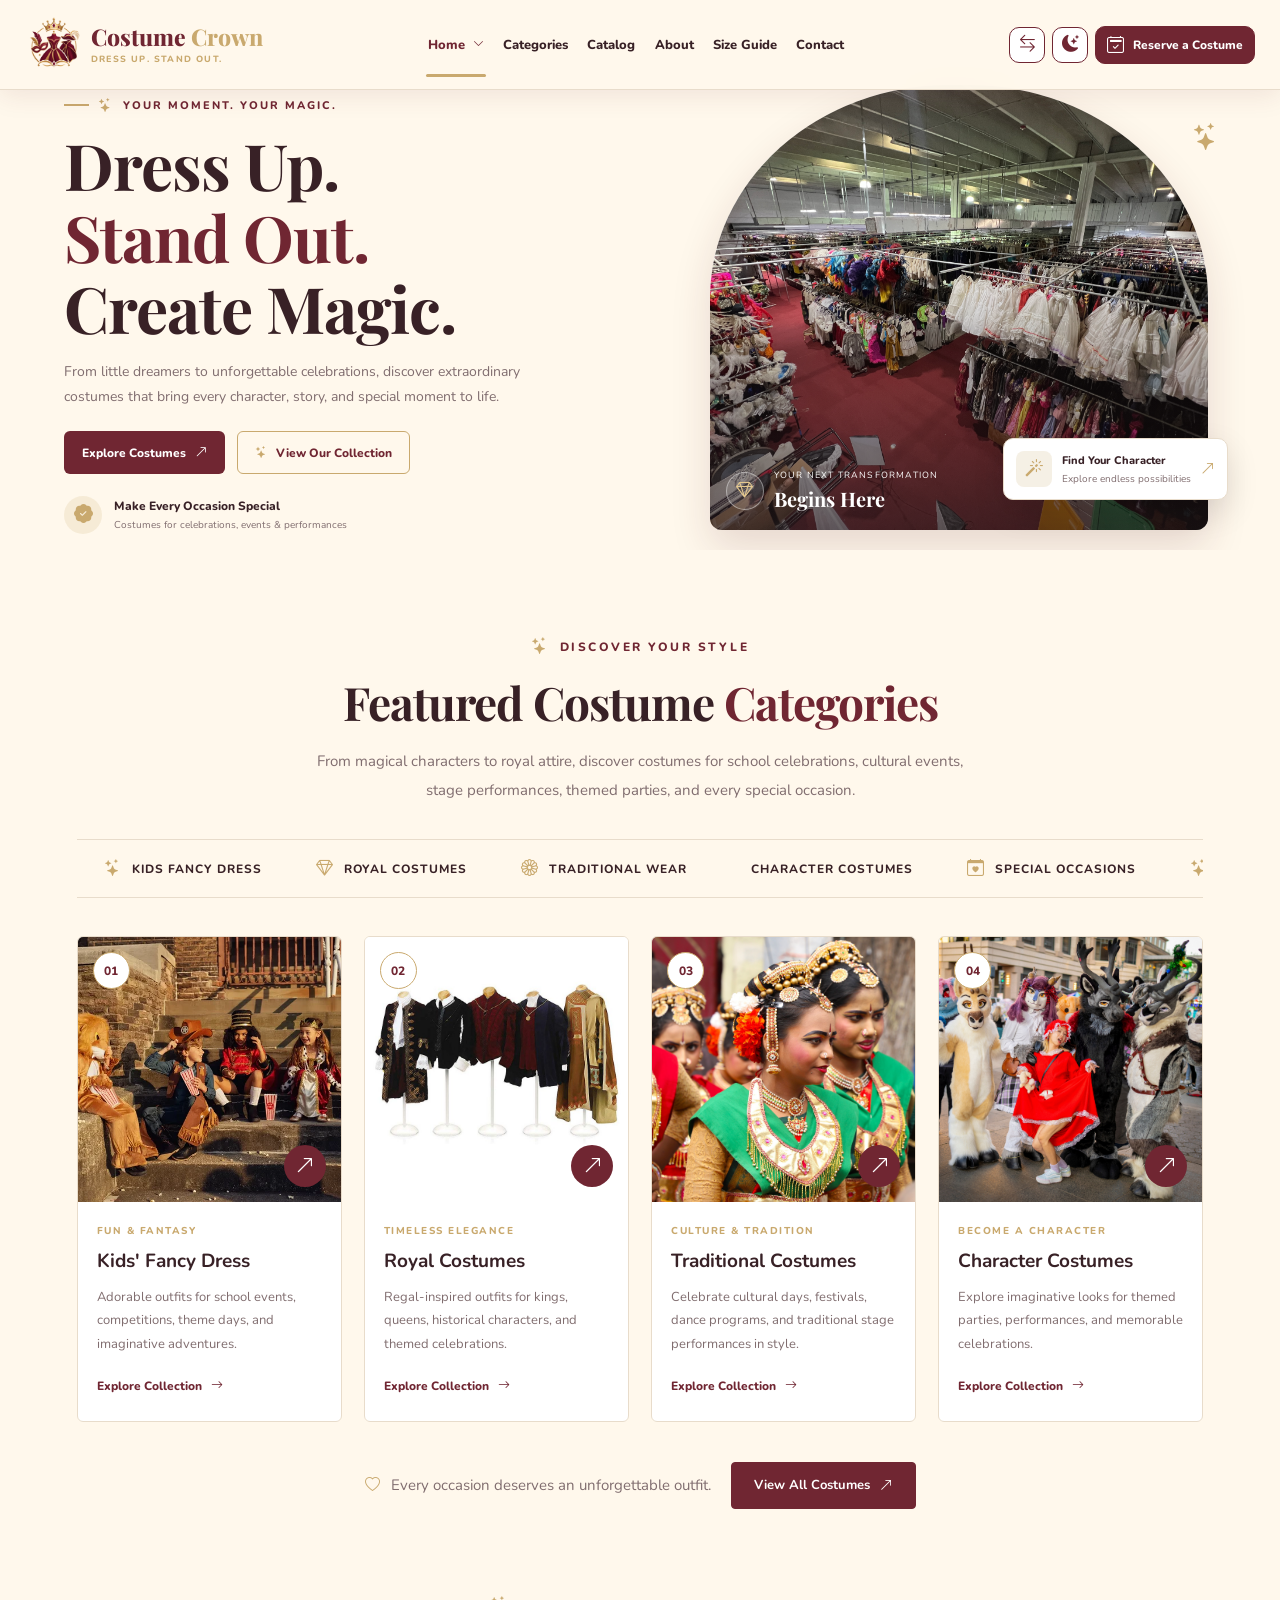
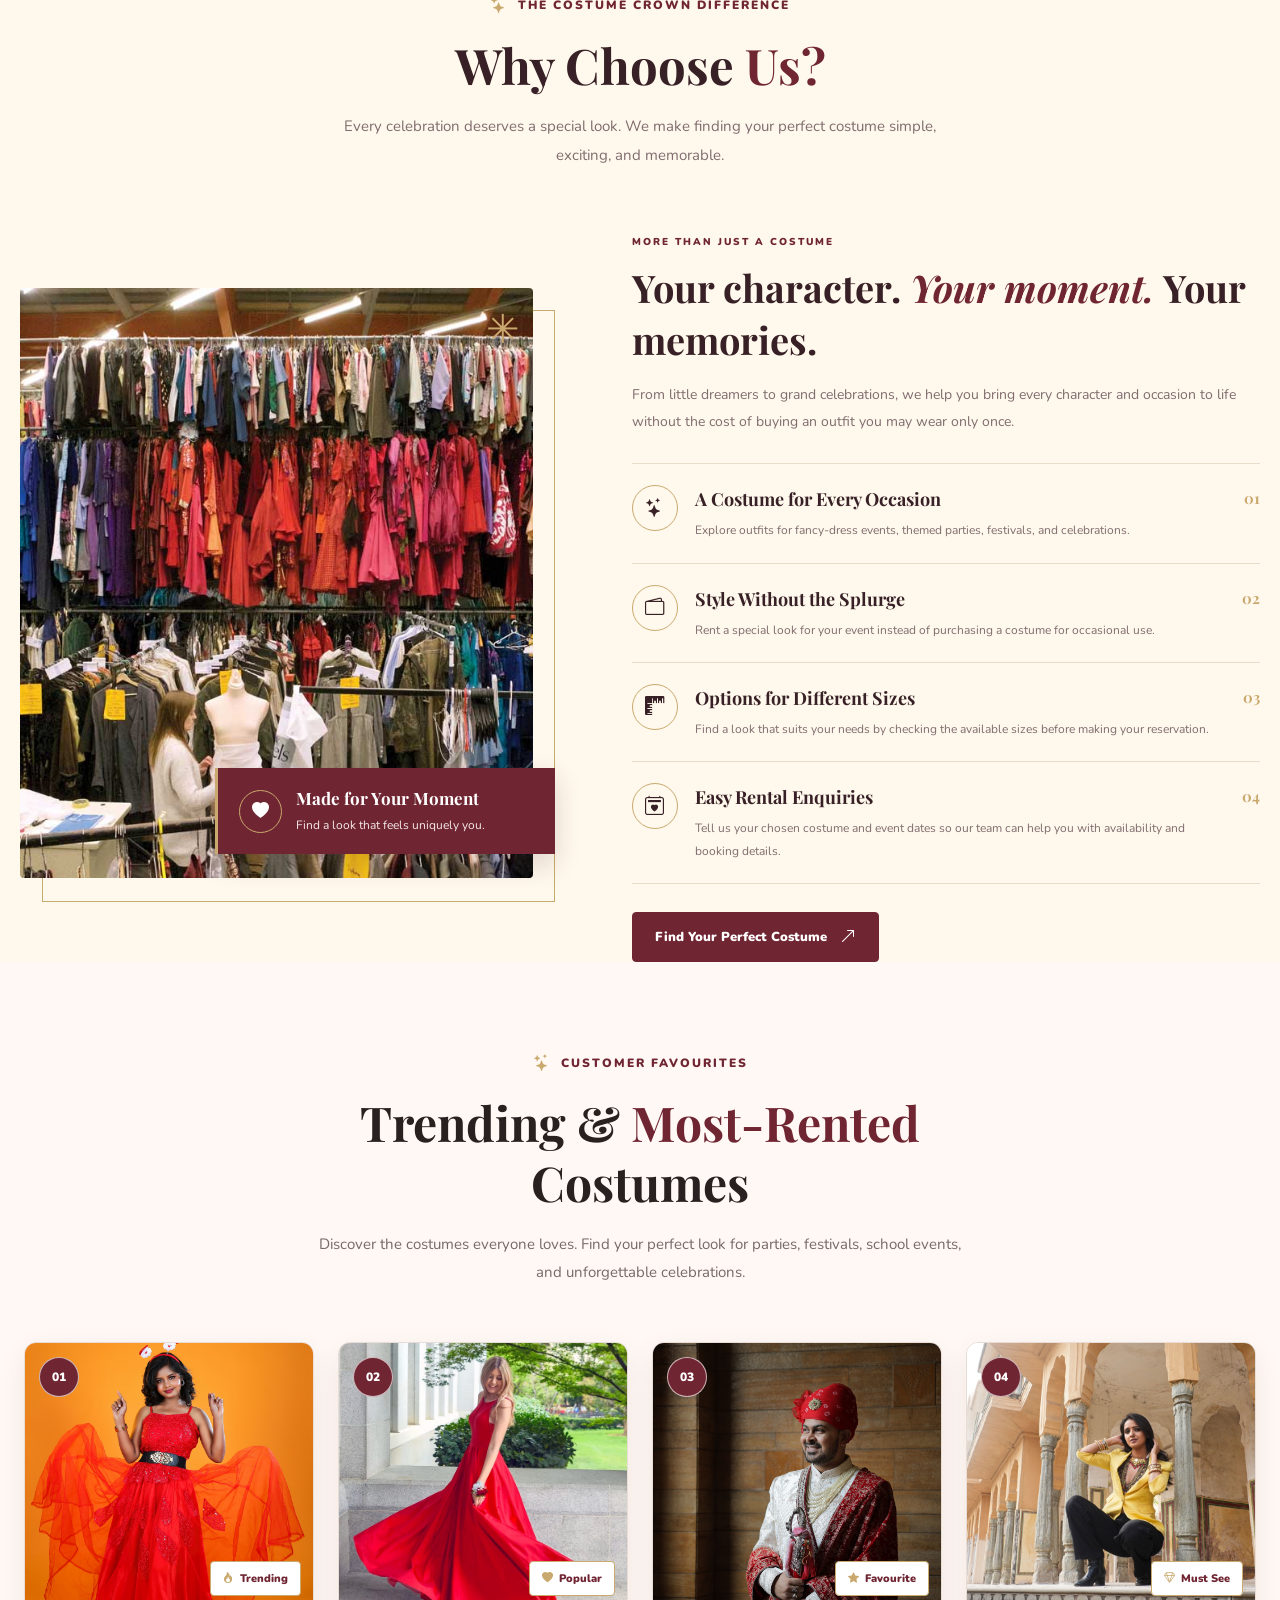
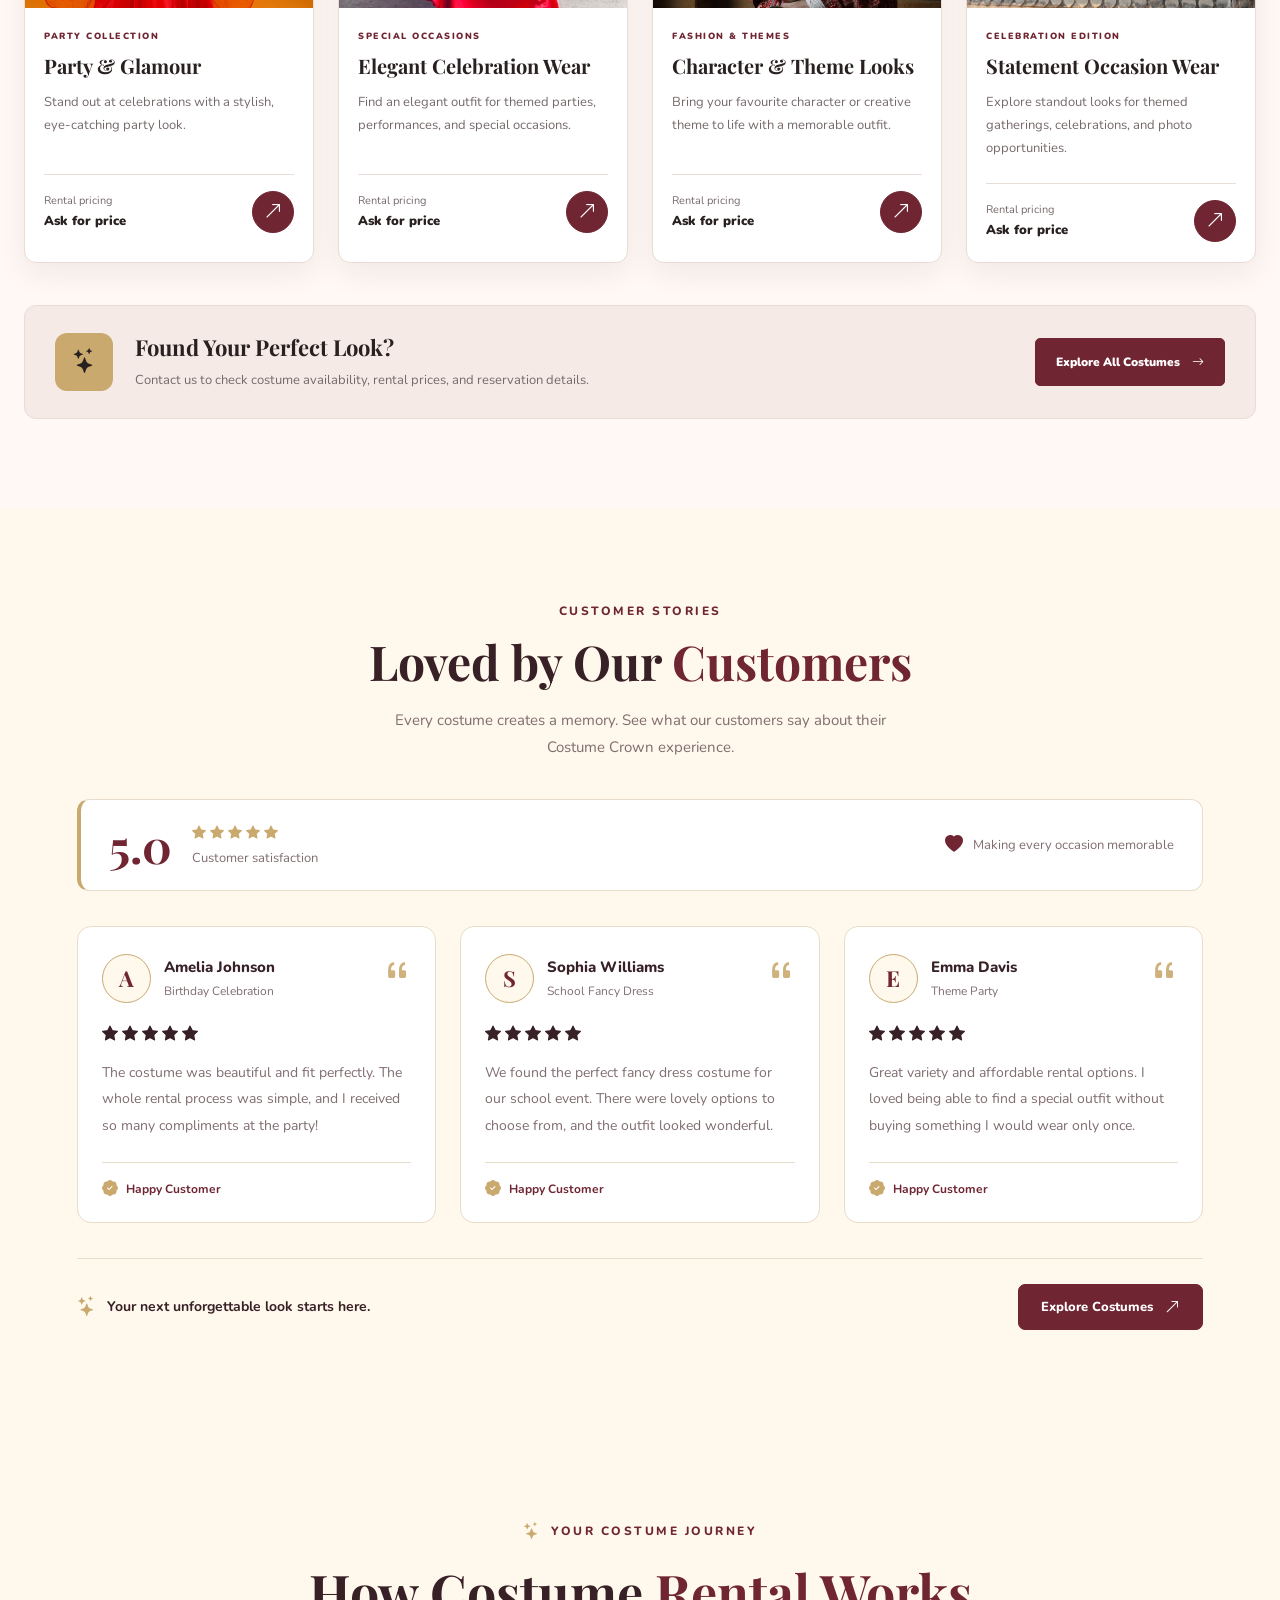
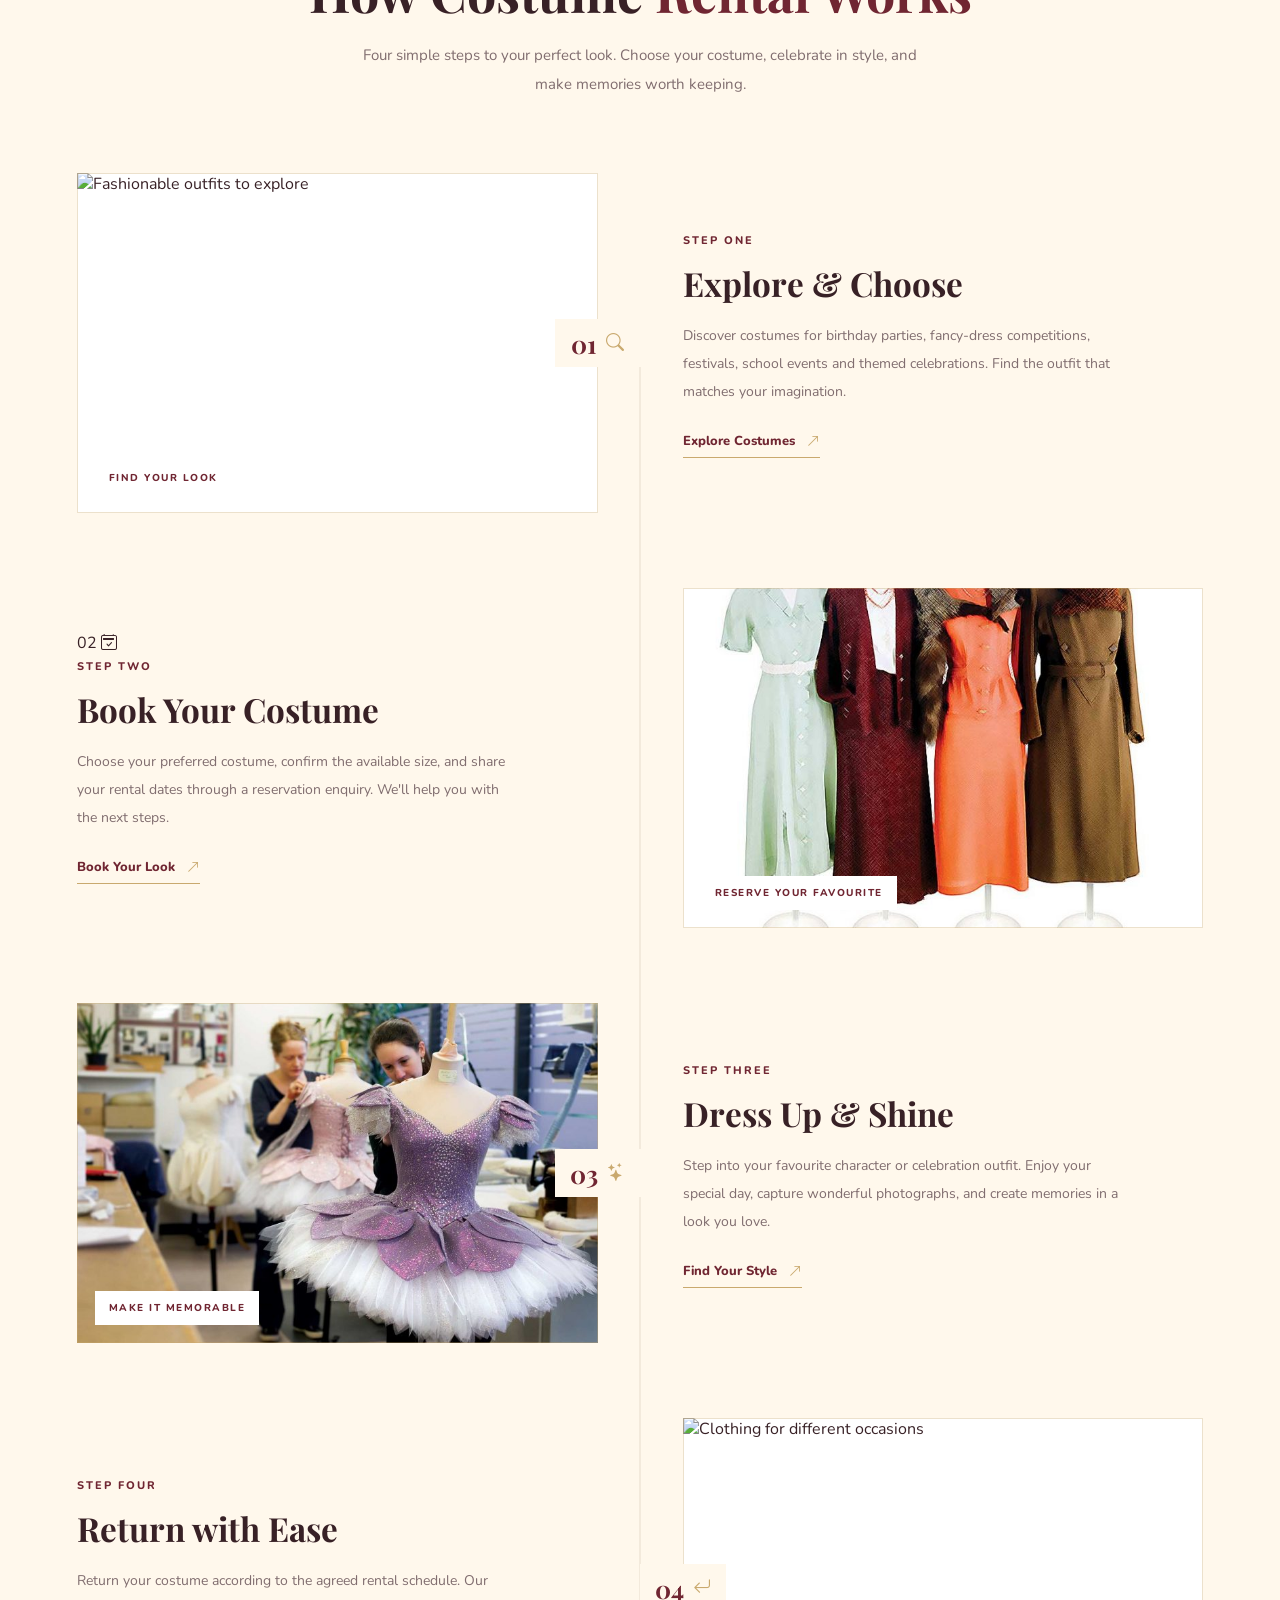
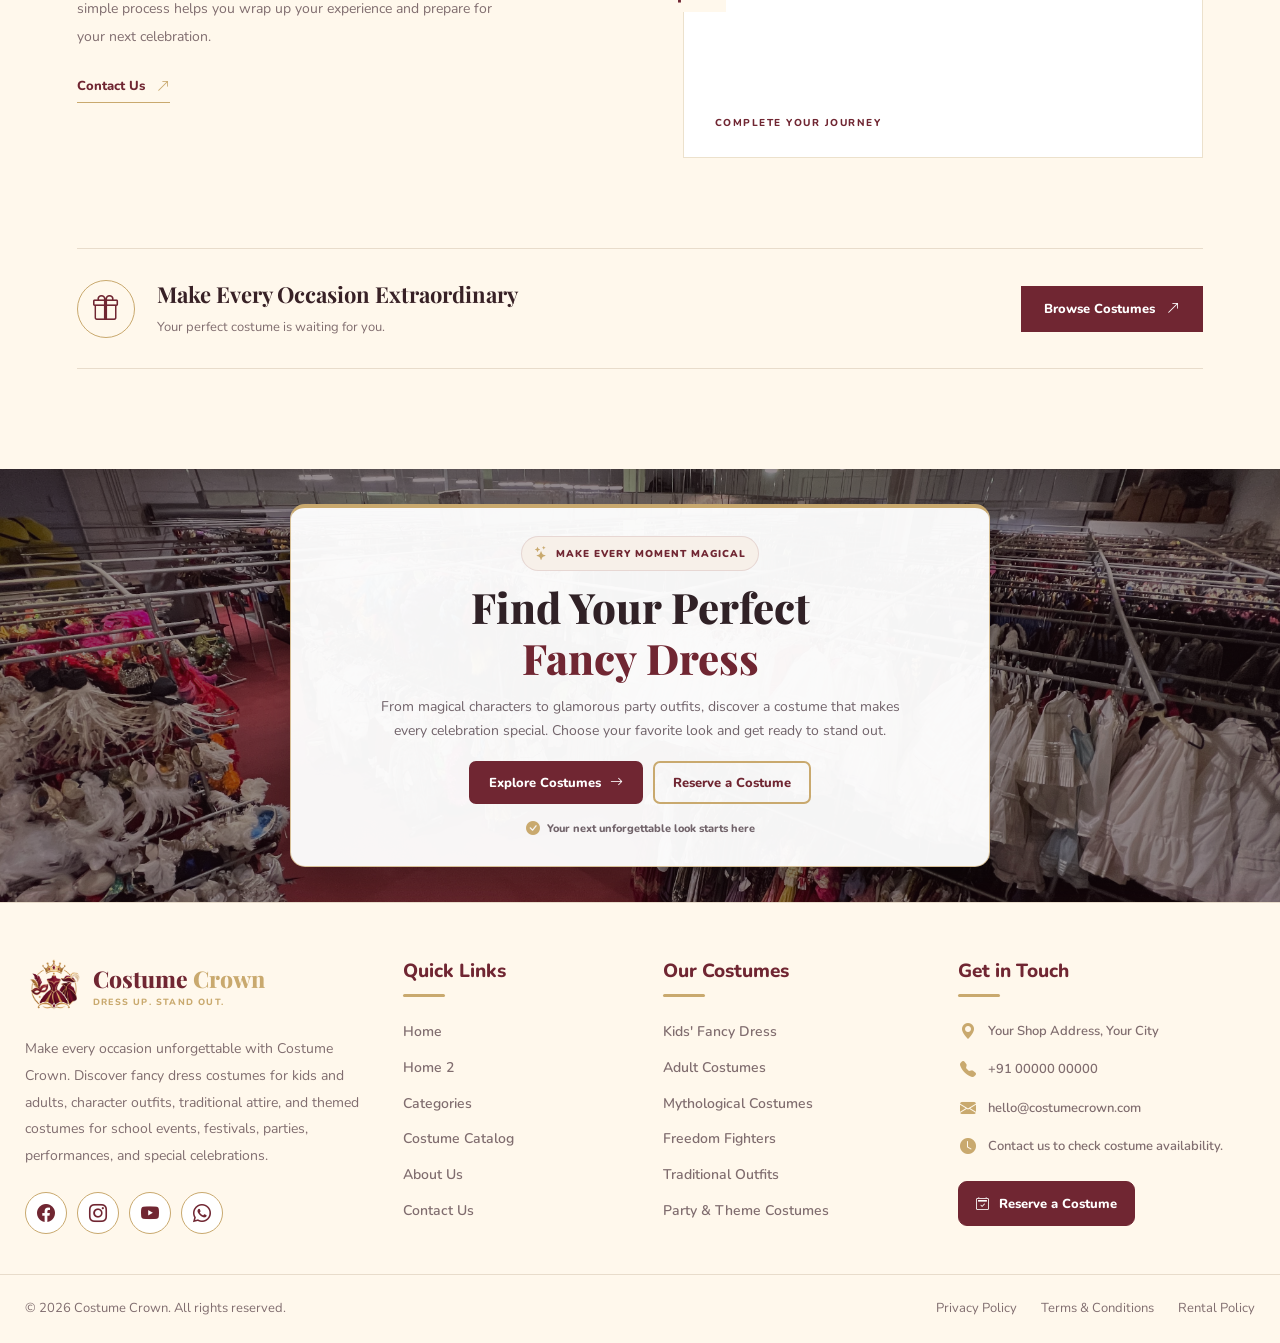
==== index.html @ a8d063b6 "first commit" ====
<!DOCTYPE html>
<html lang="en" dir="ltr">

<head>
    <meta charset="UTF-8">
    <meta name="viewport" content="width=device-width, initial-scale=1.0">
    <title>Costume Crown</title>
     <link rel="icon" type="image/png" href="images/logo-1.png">
  
    <link rel="stylesheet"
          href="https://cdn.jsdelivr.net/npm/bootstrap-icons@1.11.3/font/bootstrap-icons.min.css">

  
    <link rel="preconnect" href="https://fonts.googleapis.com">
    <link rel="preconnect" href="https://fonts.gstatic.com" crossorigin>
    <link href="https://fonts.googleapis.com/css2?family=Nunito:wght@400;500;600;700;800&family=Playfair+Display:wght@700;800&display=swap"
          rel="stylesheet">

    <link rel="stylesheet" href="index.css">
</head>

<body>

<header class="main-header">
    <div class="header-container">

      
        <a href="index.html" class="brand" aria-label="Costume Crown home">
            <div class="brand-logo">
                <img src="images/logo-1.png" alt="Costume Crown logo">
            </div>

            <div class="brand-content">
                <div class="brand-name">Costume <span>Crown</span></div>
                <div class="brand-tagline">DRESS UP. STAND OUT.</div>
            </div>
        </a>

    
        <nav class="nav-menu" id="navMenu" aria-label="Main navigation">

            
            <div class="nav-dropdown" id="navDropdown">
                <button type="button"
                        class="nav-dropdown-toggle"
                        id="dropdownToggle"
                        aria-expanded="false"
                        aria-controls="homeDropdownMenu">
                    <span>Home</span>
                    <i class="bi bi-chevron-down" aria-hidden="true"></i>
                </button>

                <div class="dropdown-menu" id="homeDropdownMenu">
                    <a href="index.html" class="dropdown-link">Home 1</a>
                    <a href="home-2.html" class="dropdown-link">Home 2</a>
                </div>
            </div>

            <a href="categories.html" class="nav-link">Categories</a>
            <a href="catalog.html" class="nav-link">Catalog</a>
            <a href="about.html" class="nav-link">About</a>
            <a href="size-guide.html" class="nav-link">Size Guide</a>
            <a href="contact.html" class="nav-link">Contact</a>

          
            <a href="contact.html" class="header-cta mobile-cta">
                <i class="bi bi-calendar2-check" aria-hidden="true"></i>
                <span>Reserve a Costume</span>
            </a>

        </nav>

        
        <div class="header-actions">

          

          
            <button type="button"
                    class="header-icon-btn"
                    id="rtlToggle"
                    aria-label="Toggle text direction"
                    title="RTL / LTR">
                <i class="bi bi-arrow-left-right" aria-hidden="true"></i>
            </button>

          
            <button type="button"
                    class="header-icon-btn"
                    id="themeToggle"
                    aria-label="Toggle dark mode"
                    title="Dark / Light mode">
                <i class="bi bi-moon-stars-fill"
                   id="themeIcon"
                   aria-hidden="true"></i>
            </button>
             
            <a href="contact.html" class="header-cta desktop-cta">
                <i class="bi bi-calendar2-check" aria-hidden="true"></i>
                <span>Reserve a Costume</span>
            </a>

           
            <button type="button"
                    class="menu-toggle"
                    id="menuToggle"
                    aria-label="Open navigation menu"
                    aria-controls="navMenu"
                    aria-expanded="false">
                <i class="bi bi-list" id="menuIcon" aria-hidden="true"></i>
            </button>

        </div>
    </div>
</header>











<section class="cc-hero" id="hero">
    <div class="cc-hero-container">

       
        <div class="cc-hero-content">

            <div class="cc-hero-eyebrow">
                <span class="cc-eyebrow-line"></span>
                <i class="bi bi-stars" aria-hidden="true"></i>
                <span>YOUR MOMENT. YOUR MAGIC.</span>
            </div>

            <h1 class="cc-hero-title">
                Dress Up.
                <br>
                <span>Stand Out.</span>
                <br>
                Create Magic.
            </h1>

            <p class="cc-hero-description">
                From little dreamers to unforgettable celebrations,
                discover extraordinary costumes that bring every
                character, story, and special moment to life.
            </p>

            <div class="cc-hero-buttons">
                <a href="categories.html" class="cc-btn cc-btn-primary">
                    <span>Explore Costumes</span>
                    <i class="bi bi-arrow-up-right" aria-hidden="true"></i>
                </a>

                <a href="catalog.html" class="cc-btn cc-btn-outline">
                    <i class="bi bi-stars" aria-hidden="true"></i>
                    <span>View Our Collection</span>
                </a>
            </div>

            <div class="cc-hero-trust">
                <div class="cc-trust-icon">
                    <i class="bi bi-patch-check-fill" aria-hidden="true"></i>
                </div>

                <div>
                    <strong>Make Every Occasion Special</strong>
                    <span>Costumes for celebrations, events &amp; performances</span>
                </div>
            </div>

        </div>

    
        <div class="cc-hero-visual">

            <div class="cc-hero-image-frame">
                <img
                    src="images/costume image-1.jpeg"
                    alt="Beautiful fancy dress costumes for celebrations and special occasions"
                    class="cc-hero-image"
                    fetchpriority="high"
                >

                <div class="cc-image-overlay"></div>

                <div class="cc-image-caption">
                    <span class="cc-caption-icon">
                        <i class="bi bi-gem" aria-hidden="true"></i>
                    </span>

                    <div>
                        <span class="cc-caption-small">YOUR NEXT TRANSFORMATION</span>
                        <strong>Begins Here</strong>
                    </div>
                </div>
            </div>

          
            <div class="cc-floating-star cc-star-one">
                <i class="bi bi-stars" aria-hidden="true"></i>
            </div>

            <div class="cc-floating-star cc-star-two">
                <i class="bi bi-sparkle" aria-hidden="true"></i>
            </div>

           
            <a href="categories.html" class="cc-floating-card">
                <span class="cc-floating-card-icon">
                    <i class="bi bi-magic" aria-hidden="true"></i>
                </span>

                <span class="cc-floating-card-text">
                    <strong>Find Your Character</strong>
                    <small>Explore endless possibilities</small>
                </span>

                <i class="bi bi-arrow-up-right cc-floating-arrow"
                   aria-hidden="true"></i>
            </a>

        </div>

    </div>


</section>











<section class="featured-categories" id="categories">

    <div class="categories-container">

     
        <div class="categories-heading">
            <span class="categories-eyebrow">
                <i class="bi bi-stars"></i>
                DISCOVER YOUR STYLE
            </span>

            <h2>
                Featured Costume
                <span>Categories</span>
            </h2>

            <p>
                From magical characters to royal attire, discover costumes
                for school celebrations, cultural events, stage performances,
                themed parties, and every special occasion.
            </p>
        </div>

       
        <div class="costume-marquee" aria-label="Costume rental services">
            <div class="marquee-track">

                <div class="marquee-group">
                    <span><i class="bi bi-stars"></i> Kids Fancy Dress</span>
                    <span><i class="bi bi-gem"></i> Royal Costumes</span>
                    <span><i class="bi bi-flower1"></i> Traditional Wear</span>
                    <span><i class="bi bi-masks"></i> Character Costumes</span>
                    <span><i class="bi bi-calendar-heart"></i> Special Occasions</span>
                    <span><i class="bi bi-stars"></i> Affordable Rentals</span>
                </div>

                <div class="marquee-group" aria-hidden="true">
                    <span><i class="bi bi-stars"></i> Kids Fancy Dress</span>
                    <span><i class="bi bi-gem"></i> Royal Costumes</span>
                    <span><i class="bi bi-flower1"></i> Traditional Wear</span>
                    <span><i class="bi bi-masks"></i> Character Costumes</span>
                    <span><i class="bi bi-calendar-heart"></i> Special Occasions</span>
                    <span><i class="bi bi-stars"></i> Affordable Rentals</span>
                </div>

            </div>
        </div>

       
        <div class="categories-grid">

            <a href="costumes.html" class="category-card">
                <div class="category-image">
                    <img
                        src="images/children costumes.webp"
                        alt="Children's fancy dress costumes"
                        loading="lazy">

                    <span class="category-number">01</span>
                    <span class="category-arrow">
                        <i class="bi bi-arrow-up-right"></i>
                    </span>
                </div>

                <div class="category-info">
                    <span class="category-label">FUN & FANTASY</span>
                    <h3>Kids' Fancy Dress</h3>
                    <p>
                        Adorable outfits for school events, competitions,
                        theme days, and imaginative adventures.
                    </p>
                    <span class="category-link">
                        Explore Collection <i class="bi bi-arrow-right"></i>
                    </span>
                </div>
            </a>

            <a href="costumes.html" class="category-card">
                <div class="category-image">
                    <img
                        src="images/royal costumes home-1.jpg"
                        alt="Royal and historical costume inspiration"
                        loading="lazy">

                    <span class="category-number">02</span>
                    <span class="category-arrow">
                        <i class="bi bi-arrow-up-right"></i>
                    </span>
                </div>

                <div class="category-info">
                    <span class="category-label">TIMELESS ELEGANCE</span>
                    <h3>Royal Costumes</h3>
                    <p>
                        Regal-inspired outfits for kings, queens,
                        historical characters, and themed celebrations.
                    </p>
                    <span class="category-link">
                        Explore Collection <i class="bi bi-arrow-right"></i>
                    </span>
                </div>
            </a>

            <a href="costumes.html" class="category-card">
                <div class="category-image">
                    <img
                        src="images/raditiona.jpg"
                        alt="Traditional Indian festive clothing"
                        loading="lazy">

                    <span class="category-number">03</span>
                    <span class="category-arrow">
                        <i class="bi bi-arrow-up-right"></i>
                    </span>
                </div>

                <div class="category-info">
                    <span class="category-label">CULTURE & TRADITION</span>
                    <h3>Traditional Costumes</h3>
                    <p>
                        Celebrate cultural days, festivals, dance programs,
                        and traditional stage performances in style.
                    </p>
                    <span class="category-link">
                        Explore Collection <i class="bi bi-arrow-right"></i>
                    </span>
                </div>
            </a>

            <a href="costumes.html" class="category-card">
                <div class="category-image">
                    <img
                        src="images/character.jpg"
                        alt="Themed event and character costume inspiration"
                        loading="lazy">

                    <span class="category-number">04</span>
                    <span class="category-arrow">
                        <i class="bi bi-arrow-up-right"></i>
                    </span>
                </div>

                <div class="category-info">
                    <span class="category-label">BECOME A CHARACTER</span>
                    <h3>Character Costumes</h3>
                    <p>
                        Explore imaginative looks for themed parties,
                        performances, and memorable celebrations.
                    </p>
                    <span class="category-link">
                        Explore Collection <i class="bi bi-arrow-right"></i>
                    </span>
                </div>
            </a>

        </div>

      
        <div class="categories-bottom">
            <p>
                <i class="bi bi-heart"></i>
                Every occasion deserves an unforgettable outfit.
            </p>

            <a href="costumes.html" class="categories-button">
                View All Costumes
                <i class="bi bi-arrow-up-right"></i>
            </a>
        </div>

    </div>
</section>

<link rel="stylesheet"
href="https://cdn.jsdelivr.net/npm/bootstrap-icons@1.11.3/font/bootstrap-icons.min.css">












<section class="why-choose" id="why-choose-us">

    <div class="why-container">

       
        <div class="why-heading">
            <span class="why-eyebrow">
                <i class="bi bi-stars"></i>
                THE COSTUME CROWN DIFFERENCE
            </span>

            <h2>
                Why Choose <span>Us?</span>
            </h2>

            <p>
                Every celebration deserves a special look.
                We make finding your perfect costume simple,
                exciting, and memorable.
            </p>
        </div>

     
        <div class="why-layout">

           
            <div class="why-visual">

                <img
                    src="images/costume collections.jpg"
                    alt="Beautiful outfits for parties and special occasions"
                    loading="lazy">

                <div class="why-image-caption">
                    <span class="caption-icon">
                        <i class="bi bi-heart-fill"></i>
                    </span>

                    <div>
                        <strong>Made for Your Moment</strong>
                        <p>Find a look that feels uniquely you.</p>
                    </div>
                </div>

                <span class="why-decorative-star">
                    ✳
                </span>

            </div>

         
            <div class="why-content">

                <div class="why-intro">
                    <span class="why-small-label">MORE THAN JUST A COSTUME</span>

                    <h3>
                        Your character.
                        <span>Your moment.</span>
                        Your memories.
                    </h3>

                    <p>
                        From little dreamers to grand celebrations,
                        we help you bring every character and occasion
                        to life without the cost of buying an outfit
                        you may wear only once.
                    </p>
                </div>

                <div class="why-benefits">

                  
                    <div class="why-benefit">
                        <span class="benefit-icon">
                            <i class="bi bi-stars"></i>
                        </span>

                        <div class="benefit-text">
                            <h4>A Costume for Every Occasion</h4>
                            <p>
                                Explore outfits for fancy-dress events,
                                themed parties, festivals, and celebrations.
                            </p>
                        </div>

                        <span class="benefit-number">01</span>
                    </div>

                  
                    <div class="why-benefit">
                        <span class="benefit-icon">
                            <i class="bi bi-wallet2"></i>
                        </span>

                        <div class="benefit-text">
                            <h4>Style Without the Splurge</h4>
                            <p>
                                Rent a special look for your event
                                instead of purchasing a costume for
                                occasional use.
                            </p>
                        </div>

                        <span class="benefit-number">02</span>
                    </div>

                 
                    <div class="why-benefit">
                        <span class="benefit-icon">
                            <i class="bi bi-rulers"></i>
                        </span>

                        <div class="benefit-text">
                            <h4>Options for Different Sizes</h4>
                            <p>
                                Find a look that suits your needs
                                by checking the available sizes
                                before making your reservation.
                            </p>
                        </div>

                        <span class="benefit-number">03</span>
                    </div>

                   
                    <div class="why-benefit">
                        <span class="benefit-icon">
                            <i class="bi bi-calendar2-heart"></i>
                        </span>

                        <div class="benefit-text">
                            <h4>Easy Rental Enquiries</h4>
                            <p>
                                Tell us your chosen costume and event
                                dates so our team can help you with
                                availability and booking details.
                            </p>
                        </div>

                        <span class="benefit-number">04</span>
                    </div>

                </div>

                <a href="costumes.html" class="why-button">
                    Find Your Perfect Costume
                    <i class="bi bi-arrow-up-right"></i>
                </a>

            </div>

        </div>

    </div>

</section>
























<section class="trending-costumes" id="trending-costumes">

    <div class="trending-container">

       
        <div class="trending-heading">

            <span class="trending-eyebrow">
                <i class="bi bi-stars"></i>
                CUSTOMER FAVOURITES
            </span>

            <h2>
                Trending &amp; <span>Most-Rented</span> Costumes
            </h2>

            <p>
                Discover the costumes everyone loves.
                Find your perfect look for parties, festivals,
                school events, and unforgettable celebrations.
            </p>

        </div>

       
        <div class="trending-grid">

           
            <article class="trending-item">

                <div class="trending-image">
                    <img
                        src="images/elegant party.jpg"
                        alt="Elegant party costume inspiration"
                        loading="lazy"
                    >

                    <span class="trending-rank">01</span>

                    <span class="trending-badge">
                        <i class="bi bi-fire"></i>
                        Trending
                    </span>
                </div>

                <div class="trending-content">

                    <span class="trending-category">
                        PARTY COLLECTION
                    </span>

                    <h3>Party &amp; Glamour</h3>

                    <p>
                        Stand out at celebrations with a stylish,
                        eye-catching party look.
                    </p>

                    <div class="trending-bottom">
                        <span class="trending-price-label">
                            Rental pricing
                            <strong>Ask for price</strong>
                        </span>

                        <a href="contact.html"
                           class="trending-action"
                           aria-label="Enquire about Party and Glamour costumes">
                            <i class="bi bi-arrow-up-right"></i>
                        </a>
                    </div>

                </div>

            </article>

            
            <article class="trending-item">

                <div class="trending-image">
                    <img
                        src="images/celebrate dress.avif"
                        alt="Elegant special occasion outfit"
                        loading="lazy"
                    >

                    <span class="trending-rank">02</span>

                    <span class="trending-badge">
                        <i class="bi bi-heart-fill"></i>
                        Popular
                    </span>
                </div>

                <div class="trending-content">

                    <span class="trending-category">
                        SPECIAL OCCASIONS
                    </span>

                    <h3>Elegant Celebration Wear</h3>

                    <p>
                        Find an elegant outfit for themed parties,
                        performances, and special occasions.
                    </p>

                    <div class="trending-bottom">
                        <span class="trending-price-label">
                            Rental pricing
                            <strong>Ask for price</strong>
                        </span>

                        <a href="contact.html"
                           class="trending-action"
                           aria-label="Enquire about Elegant Celebration Wear">
                            <i class="bi bi-arrow-up-right"></i>
                        </a>
                    </div>

                </div>

            </article>

          
            <article class="trending-item">

                <div class="trending-image">
                    <img
                        src="images/royal king.jpg"
                        alt="Fashion-forward costume inspiration"
                        loading="lazy"
                    >

                    <span class="trending-rank">03</span>

                    <span class="trending-badge">
                        <i class="bi bi-star-fill"></i>
                        Favourite
                    </span>
                </div>

                <div class="trending-content">

                    <span class="trending-category">
                        FASHION &amp; THEMES
                    </span>

                    <h3>Character &amp; Theme Looks</h3>

                    <p>
                        Bring your favourite character or creative
                        theme to life with a memorable outfit.
                    </p>

                    <div class="trending-bottom">
                        <span class="trending-price-label">
                            Rental pricing
                            <strong>Ask for price</strong>
                        </span>

                        <a href="contact.html"
                           class="trending-action"
                           aria-label="Enquire about Character and Theme costumes">
                            <i class="bi bi-arrow-up-right"></i>
                        </a>
                    </div>

                </div>

            </article>

          
            <article class="trending-item">

                <div class="trending-image">
                    <img
                        src="images/statementimage.jpg"
                        alt="Stylish dress for a special event"
                        loading="lazy"
                    >

                    <span class="trending-rank">04</span>

                    <span class="trending-badge">
                        <i class="bi bi-gem"></i>
                        Must See
                    </span>
                </div>

                <div class="trending-content">

                    <span class="trending-category">
                        CELEBRATION EDITION
                    </span>

                    <h3>Statement Occasion Wear</h3>

                    <p>
                        Explore standout looks for themed gatherings,
                        celebrations, and photo opportunities.
                    </p>

                    <div class="trending-bottom">
                        <span class="trending-price-label">
                            Rental pricing
                            <strong>Ask for price</strong>
                        </span>

                        <a href="contact.html"
                           class="trending-action"
                           aria-label="Enquire about Statement Occasion Wear">
                            <i class="bi bi-arrow-up-right"></i>
                        </a>
                    </div>

                </div>

            </article>

        </div>

      
        <div class="trending-footer">

            <div class="trending-footer-icon">
                <i class="bi bi-stars"></i>
            </div>

            <div class="trending-footer-copy">
                <h3>Found Your Perfect Look?</h3>
                <p>
                    Contact us to check costume availability,
                    rental prices, and reservation details.
                </p>
            </div>

            <a href="costumes.html" class="trending-main-btn">
                Explore All Costumes
                <i class="bi bi-arrow-right"></i>
            </a>

        </div>

    </div>

</section>











<section class="customer-reviews" id="reviews">

    <div class="reviews-container">

      
        <div class="reviews-heading">
            <span class="reviews-eyebrow">
                CUSTOMER STORIES
            </span>

            <h2>
                Loved by Our
                <span>Customers</span>
            </h2>

            <p>
                Every costume creates a memory.
                See what our customers say about their
                Costume Crown experience.
            </p>
        </div>

       
        <div class="reviews-summary">

            <div class="reviews-rating">
                <strong>5.0</strong>

                <div class="reviews-rating-details">
                    <div class="reviews-stars" aria-label="5 out of 5 stars">
                        <i class="bi bi-star-fill"></i>
                        <i class="bi bi-star-fill"></i>
                        <i class="bi bi-star-fill"></i>
                        <i class="bi bi-star-fill"></i>
                        <i class="bi bi-star-fill"></i>
                    </div>

                    <span>Customer satisfaction</span>
                </div>
            </div>

            <div class="reviews-summary-note">
                <i class="bi bi-heart-fill"></i>
                <span>Making every occasion memorable</span>
            </div>

        </div>

       
        <div class="reviews-list">

          
            <article class="review-item">

                <div class="review-top">
                    <div class="review-avatar avatar-one">
                        A
                    </div>

                    <div class="review-customer">
                        <h3>Amelia Johnson</h3>
                        <span>Birthday Celebration</span>
                    </div>

                    <i class="bi bi-quote review-quote"></i>
                </div>

                <div class="review-stars" aria-label="5 out of 5 stars">
                    <i class="bi bi-star-fill"></i>
                    <i class="bi bi-star-fill"></i>
                    <i class="bi bi-star-fill"></i>
                    <i class="bi bi-star-fill"></i>
                    <i class="bi bi-star-fill"></i>
                </div>

                <p class="review-text">
                    The costume was beautiful and fit perfectly.
                    The whole rental process was simple, and
                    I received so many compliments at the party!
                </p>

                <div class="review-footer">
                    <i class="bi bi-patch-check-fill"></i>
                    <span>Happy Customer</span>
                </div>

            </article>

           
            <article class="review-item">

                <div class="review-top">
                    <div class="review-avatar avatar-two">
                        S
                    </div>

                    <div class="review-customer">
                        <h3>Sophia Williams</h3>
                        <span>School Fancy Dress</span>
                    </div>

                    <i class="bi bi-quote review-quote"></i>
                </div>

                <div class="review-stars" aria-label="5 out of 5 stars">
                    <i class="bi bi-star-fill"></i>
                    <i class="bi bi-star-fill"></i>
                    <i class="bi bi-star-fill"></i>
                    <i class="bi bi-star-fill"></i>
                    <i class="bi bi-star-fill"></i>
                </div>

                <p class="review-text">
                    We found the perfect fancy dress costume
                    for our school event. There were lovely
                    options to choose from, and the outfit
                    looked wonderful.
                </p>

                <div class="review-footer">
                    <i class="bi bi-patch-check-fill"></i>
                    <span>Happy Customer</span>
                </div>

            </article>

            <!-- Review 3 -->
            <article class="review-item">

                <div class="review-top">
                    <div class="review-avatar avatar-three">
                        E
                    </div>

                    <div class="review-customer">
                        <h3>Emma Davis</h3>
                        <span>Theme Party</span>
                    </div>

                    <i class="bi bi-quote review-quote"></i>
                </div>

                <div class="review-stars" aria-label="5 out of 5 stars">
                    <i class="bi bi-star-fill"></i>
                    <i class="bi bi-star-fill"></i>
                    <i class="bi bi-star-fill"></i>
                    <i class="bi bi-star-fill"></i>
                    <i class="bi bi-star-fill"></i>
                </div>

                <p class="review-text">
                    Great variety and affordable rental options.
                    I loved being able to find a special outfit
                    without buying something I would wear only once.
                </p>

                <div class="review-footer">
                    <i class="bi bi-patch-check-fill"></i>
                    <span>Happy Customer</span>
                </div>

            </article>

        </div>

    
        <div class="reviews-bottom">
            <p>
                <i class="bi bi-stars"></i>
                Your next unforgettable look starts here.
            </p>

            <a href="costumes.html" class="reviews-button">
                Explore Costumes
                <i class="bi bi-arrow-up-right"></i>
            </a>
        </div>

    </div>

</section>




    







<section class="rental-process" id="how-it-works">

    <div class="rental-container">

      
        <div class="rental-heading">
            <span class="rental-eyebrow">
                <i class="bi bi-stars"></i>
                YOUR COSTUME JOURNEY
            </span>

            <h2>
                How Costume <span>Rental Works</span>
            </h2>

            <p>
                Four simple steps to your perfect look.
                Choose your costume, celebrate in style,
                and make memories worth keeping.
            </p>
        </div>

      
        <div class="rental-timeline">

           
            <article class="rental-step">

                <div class="rental-step-visual">
                    <img
                        src="https://images.unsplash.com/photo-1490481651871-ab68de25d43d?auto=format&fit=crop&w=1000&q=85"
                        alt="Fashionable outfits to explore"
                        loading="lazy">

                    <span class="rental-image-label">
                        FIND YOUR LOOK
                    </span>
                </div>

                <div class="rental-step-content">

                    <div class="rental-step-marker">
                        <span>01</span>
                        <i class="bi bi-search"></i>
                    </div>

                    <span class="rental-step-label">STEP ONE</span>

                    <h3>Explore & Choose</h3>

                    <p>
                        Discover costumes for birthday parties,
                        fancy-dress competitions, festivals,
                        school events and themed celebrations.
                        Find the outfit that matches your imagination.
                    </p>

                    <a href="costumes.html" class="rental-link">
                        Explore Costumes
                        <i class="bi bi-arrow-up-right"></i>
                    </a>

                </div>
            </article>

          
            <article class="rental-step">

                <div class="rental-step-visual">
                    <img
                        src="images/book costume.jpg"
                        alt="Preparing to reserve a costume"
                        loading="lazy">

                    <span class="rental-image-label">
                        RESERVE YOUR FAVOURITE
                    </span>
                </div>

                <div class="rental-step-content">

                    <div class=rental-step-marker"">
                        <span>02</span>
                        <i class="bi bi-calendar2-check"></i>
                    </div>

                    <span class="rental-step-label">STEP TWO</span>

                    <h3>Book Your Costume</h3>

                    <p>
                        Choose your preferred costume, confirm
                        the available size, and share your
                        rental dates through a reservation enquiry.
                        We'll help you with the next steps.
                    </p>

                    <a href="contact.html" class="rental-link">
                        Book Your Look
                        <i class="bi bi-arrow-up-right"></i>
                    </a>

                </div>
            </article>

           
            <article class="rental-step">

                <div class="rental-step-visual">
                    <img
                        src="images/dressup.jpg"
                        alt="Getting dressed for a special celebration"
                        loading="lazy">

                    <span class="rental-image-label">
                        MAKE IT MEMORABLE
                    </span>
                </div>

                <div class="rental-step-content">

                    <div class="rental-step-marker">
                        <span>03</span>
                        <i class="bi bi-stars"></i>
                    </div>

                    <span class="rental-step-label">STEP THREE</span>

                    <h3>Dress Up & Shine</h3>

                    <p>
                        Step into your favourite character or
                        celebration outfit. Enjoy your special
                        day, capture wonderful photographs, and
                        create memories in a look you love.
                    </p>

                    <a href="costumes.html" class="rental-link">
                        Find Your Style
                        <i class="bi bi-arrow-up-right"></i>
                    </a>

                </div>
            </article>

          
            <article class="rental-step">

                <div class="rental-step-visual">
                    <img
                        src="https://images.unsplash.com/photo-1483985988355-763728e1935b?auto=format&fit=crop&w=1000&q=85"
                        alt="Clothing for different occasions"
                        loading="lazy">

                    <span class="rental-image-label">
                        COMPLETE YOUR JOURNEY
                    </span>
                </div>

                <div class="rental-step-content">

                    <div class="rental-step-marker">
                        <span>04</span>
                        <i class="bi bi-arrow-return-left"></i>
                    </div>

                    <span class="rental-step-label">STEP FOUR</span>

                    <h3>Return with Ease</h3>

                    <p>
                        Return your costume according to the
                        agreed rental schedule. Our simple
                        process helps you wrap up your experience
                        and prepare for your next celebration.
                    </p>

                    <a href="contact.html" class="rental-link">
                        Contact Us
                        <i class="bi bi-arrow-up-right"></i>
                    </a>

                </div>
            </article>

        </div>

      
        <div class="rental-banner">

            <div class="rental-banner-icon">
                <i class="bi bi-gift"></i>
            </div>

            <div class="rental-banner-text">
                <h3>Make Every Occasion Extraordinary</h3>
                <p>Your perfect costume is waiting for you.</p>
            </div>

            <a href="costumes.html" class="rental-button">
                Browse Costumes
                <i class="bi bi-arrow-up-right"></i>
            </a>

        </div>

    </div>
</section>












<section class="cc-banner-cta" id="costume-cta">

    <div class="cc-cta-overlay"></div>

    <div class="cc-cta-card">

        <span class="cc-cta-eyebrow">
            <i class="bi bi-stars"></i>
            MAKE EVERY MOMENT MAGICAL
        </span>

        <h2>
            Find Your Perfect
            <span>Fancy Dress</span>
        </h2>

        <p>
            From magical characters to glamorous party outfits,
            discover a costume that makes every celebration special.
            Choose your favorite look and get ready to stand out.
        </p>

        <div class="cc-cta-actions">
            <a href="catalog.html" class="cc-cta-btn cc-cta-btn-primary">
                Explore Costumes
                <i class="bi bi-arrow-right"></i>
            </a>

            <a href="contact.html" class="cc-cta-btn cc-cta-btn-outline">
                Reserve a Costume
            </a>
        </div>

        <div class="cc-cta-caption">
            <i class="bi bi-check-circle-fill"></i>
            Your next unforgettable look starts here
        </div>

    </div>

</section>




    






<footer class="costume-footer" id="footer">

    <div class="footer-container">

        
        <div class="footer-brand">

            <a href="index.html"
               class="footer-brand-link"
               aria-label="Costume Crown home">

                <div class="footer-brand-logo">
                    <img src="images/logo-1.png"
                         alt="Costume Crown logo">
                </div>

                <div class="footer-brand-content">
                    <div class="footer-brand-name">
                        Costume <span>Crown</span>
                    </div>

                    <div class="footer-brand-tagline">
                        DRESS UP. STAND OUT.
                    </div>
                </div>

            </a>

            <p class="footer-description">
                Make every occasion unforgettable with Costume Crown.
                Discover fancy dress costumes for kids and adults,
                character outfits, traditional attire, and themed
                costumes for school events, festivals, parties,
                performances, and special celebrations.
            </p>

            <div class="footer-socials">
                <a href="#"
                   aria-label="Facebook">
                    <i class="bi bi-facebook"></i>
                </a>

                <a href="#"
                   aria-label="Instagram">
                    <i class="bi bi-instagram"></i>
                </a>

                <a href="#"
                   aria-label="YouTube">
                    <i class="bi bi-youtube"></i>
                </a>

                <a href="#"
                   aria-label="WhatsApp">
                    <i class="bi bi-whatsapp"></i>
                </a>
            </div>

        </div>


       
        <div class="footer-column">

            <h3>Quick Links</h3>

            <ul>
                <li><a href="index.html">Home</a></li>
                <li><a href="home-2.html">Home 2</a></li>
                <li><a href="categories.html">Categories</a></li>
                <li><a href="catalog.html">Costume Catalog</a></li>
                <li><a href="about.html">About Us</a></li>
                <li><a href="contact.html">Contact Us</a></li>
            </ul>

        </div>


       
        <div class="footer-column">

            <h3>Our Costumes</h3>

            <ul>
                <li><a href="categories.html">Kids' Fancy Dress</a></li>
                <li><a href="categories.html">Adult Costumes</a></li>
                <li><a href="categories.html">Mythological Costumes</a></li>
                <li><a href="categories.html">Freedom Fighters</a></li>
                <li><a href="categories.html">Traditional Outfits</a></li>
                <li><a href="categories.html">Party & Theme Costumes</a></li>
            </ul>

        </div>


     
        <div class="footer-column footer-contact">

            <h3>Get in Touch</h3>

            <p>
                <i class="bi bi-geo-alt-fill" aria-hidden="true"></i>
                <span>Your Shop Address, Your City</span>
            </p>

            <p>
                <i class="bi bi-telephone-fill" aria-hidden="true"></i>
                <a href="tel:+910000000000">+91 00000 00000</a>
            </p>

            <p>
                <i class="bi bi-envelope-fill" aria-hidden="true"></i>
                <a href="mailto:hello@costumecrown.com">
                    hello@costumecrown.com
                </a>
            </p>

            <p>
                <i class="bi bi-clock-fill" aria-hidden="true"></i>
                <span>Contact us to check costume availability.</span>
            </p>

            <a href="contact.html" class="footer-cta">
                <i class="bi bi-calendar2-check" aria-hidden="true"></i>
                <span>Reserve a Costume</span>
            </a>

        </div>

    </div>


   
    <div class="footer-bottom">

        <p class="footer-copyright">
            &copy; <span id="footerYear"></span>
            Costume Crown. All rights reserved.
        </p>

        <div class="footer-legal">
            <a href="#">Privacy Policy</a>
            <a href="#">Terms &amp; Conditions</a>
            <a href="#">Rental Policy</a>
        </div>

    </div>

</footer>


<script src="index.js"></script>
</body>
</html>
---- index.css ----
:root {
    --primary: #702632;
    --primary-dark: #541B25;
    --secondary: #C9A96E;

    --background: #FFF8EC;
    --surface: #FFFFFF;
    --text: #382126;
    --muted: #806D6F;
    --border: #E8DCCB;

    --header-bg: rgba(255, 248, 236, 0.97);
    --header-shadow: 0 5px 25px rgba(112, 38, 50, 0.10);

    --transition: 0.3s ease;
    --header-height: 90px;
}



html[data-theme="dark"] {
    --primary: #541B25 ;
    --primary-dark:  #541B25;
    --secondary: #C9A96E;

    --background: #211719;
    --surface: #302225;
    --text: #FFF5EB;
    --muted: #C8B5B4;
    --border: #4A3438;

    --header-bg: rgba(33, 23, 25, 0.97);
    --header-shadow: 0 5px 25px rgba(0, 0, 0, 0.30);
}


*,
*::before,
*::after {
    box-sizing: border-box;
}

html {
    width: 100%;
    max-width: 100%;
    scroll-behavior: smooth;
    overflow-x: clip;
}

body {
    width: 100%;
    max-width: 100%;
    margin: 0;
    padding-top: var(--header-height);
    overflow-x: clip;

    font-family: "Nunito", sans-serif;
    background: var(--background);
    color: var(--text);

    transition:
        background var(--transition),
        color var(--transition);
}

button,
input,
textarea,
select {
    font: inherit;
}

button,
a {
    -webkit-tap-highlight-color: transparent;
}

button {
    cursor: pointer;
}

a {
    color: inherit;
}

img,
svg {
    max-width: 100%;
}

img {
    display: block;
}


.main-header {
    position: fixed;
    top: 0;
    left: 0;
    right: 0;

    z-index: 9999;

    width: 100%;
    max-width: 100%;
    height: var(--header-height);

    background: var(--header-bg);
    border-bottom: 1px solid var(--border);
    box-shadow: var(--header-shadow);

    backdrop-filter: blur(14px);
    -webkit-backdrop-filter: blur(14px);

    transition:
        background var(--transition),
        border-color var(--transition);
}

.header-container {
    display: grid;
    grid-template-columns: auto minmax(0, 1fr) auto;
    align-items: center;

    gap: 22px;

    width: 100%;
    max-width: 1500px;
    min-width: 0;
    height: 100%;

    margin-inline: auto;
    padding-inline: 24px;
}


.brand {
    display: inline-flex;
    align-items: center;

    min-width: 0;
    max-width: 100%;

    color: var(--text);
    text-decoration: none;
}

.brand-logo {
    display: block;

    width: 58px;
    height: 58px;
    flex: 0 0 58px;

    margin-inline-end: 8px;
}

.brand-logo img {
    display: block;

    width: 100%;
    height: 100%;

    object-fit: contain;
}

.brand > div,
.brand-content {
    min-width: 0;
}

.brand-name {
    margin: 0;

    color: var(--primary);
    font-family: "Playfair Display", serif;
    font-size: 24px;
    font-weight: 800;
    line-height: 1.2;

    white-space: nowrap;
}

.brand-name span {
    color: var(--secondary);
}

.brand-tagline {
    margin: 4px 0 0;

    color: var(--secondary);
    font-size: 10px;
    font-weight: 800;
    letter-spacing: 1.3px;
    line-height: 1.3;

    white-space: nowrap;
}

.nav-menu {
    display: flex;
    align-items: center;
    justify-content: center;

    gap: clamp(12px, 1.5vw, 23px);

    min-width: 0;
    height: 100%;
}

.nav-link,
.nav-dropdown-toggle {
    position: relative;

    display: inline-flex;
    align-items: center;
    justify-content: center;

    gap: 8px;

    height: 100%;
    padding: 0 2px;
    border: 0;

    background: transparent;
    color: var(--text);

    font-size: 13px;
    font-weight: 800;
    text-decoration: none;
    white-space: nowrap;

    cursor: pointer;

    transition:
        color var(--transition),
        background var(--transition);
}

.nav-link::after,
.nav-dropdown-toggle::after {
    position: absolute;
    bottom: 12px;
    left: 0;

    width: 100%;
    height: 3px;

    border-radius: 5px;
    background: var(--secondary);

    content: "";

    transform: scaleX(0);
    transition: transform var(--transition);
}

.nav-link:hover,
.nav-link.active,
.nav-dropdown-toggle:hover,
.nav-dropdown-toggle.active {
    color: var(--primary);
}

.nav-link:hover::after,
.nav-link.active::after,
.nav-dropdown-toggle:hover::after,
.nav-dropdown-toggle.active::after {
    transform: scaleX(1);
}


.nav-dropdown {
    position: relative;

    display: flex;
    align-items: center;

    flex-shrink: 0;
    height: 100%;
}

.nav-dropdown-toggle i {
    flex: 0 0 auto;

    font-size: 11px;

    transition: transform var(--transition);
}

.nav-dropdown.open > .nav-dropdown-toggle i {
    transform: rotate(180deg);
}

.dropdown-menu {
    position: absolute;
    top: calc(100% - 2px);
    inset-inline-start: 0;

    z-index: 10000;

    display: none;

    width: 190px;
    min-width: 0;
    padding: 7px;

    border: 1px solid var(--border);
    border-radius: 11px;

    background: var(--surface);
    box-shadow: 0 14px 35px rgba(0, 0, 0, 0.12);
}

.nav-dropdown.open > .dropdown-menu {
    display: block;
}

.dropdown-link {
    display: flex;
    align-items: center;

    width: 100%;
    min-height: 40px;

    padding: 8px 12px;
    border-radius: 7px;

    color: var(--text);

    font-size: 13px;
    font-weight: 700;
    text-decoration: none;

    transition:
        color var(--transition),
        background var(--transition);
}

.dropdown-link:hover,
.dropdown-link.active {
    background: rgba(112, 38, 50, 0.08);
    color: var(--primary);
}


.header-cta {
    display: inline-flex;
    align-items: center;
    justify-content: center;

    gap: 9px;

    min-height: 43px;
    flex: 0 0 auto;

    padding: 0 15px;

    border: 1px solid var(--primary);
    border-radius: 10px;

    background: var(--primary);
    color: #FFFFFF;

    font-size: 14px;
    font-weight: 800;
    text-decoration: none;
    white-space: nowrap;

    transition:
        background var(--transition),
        border-color var(--transition),
        transform var(--transition);
}

.header-cta:hover {
    border-color: var(--secondary);
    background: var(--secondary);
    transform: translateY(-1px);
}

.header-cta i,
.header-cta span {
    color: #FFFFFF;
}

.header-cta i {
    display: inline-flex;
    align-items: center;
    justify-content: center;

    font-size: 17px;
    line-height: 1;
}

.mobile-cta {
    display: none !important;
}


.header-actions {
    display: flex;
    align-items: center;
    justify-self: end;

    gap: 8px;

    min-width: 0;
    direction: ltr;
}

.header-icon-btn,
.menu-toggle {
    display: inline-flex;
    align-items: center;
    justify-content: center;

    width: 40px;
    height: 40px;
    flex: 0 0 40px;

    padding: 0;

    border: 1px solid var(--primary);
    border-radius: 10px;

    background: var(--surface);
    color: var(--primary);

    font-size: 17px;

    transition:
        background var(--transition),
        color var(--transition),
        border-color var(--transition);
}

.header-icon-btn:hover,
.menu-toggle:hover {
    border-color: var(--secondary);
    background: var(--secondary);
    color: #FFFFFF;
}

.menu-toggle {
    display: none;
}


@media (min-width: 1440px) {
    :root {
        --header-height: 100px;
    }

    .header-container {
        max-width: 1600px;
        gap: 35px;
        padding-inline: 45px;
    }

    .brand-logo {
        width: 68px;
        height: 68px;
        flex-basis: 68px;
    }

    .brand-name {
        font-size: 27px;
    }

    .brand-tagline {
        font-size: 10px;
        letter-spacing: 1.5px;
    }

    .nav-menu {
        gap: clamp(18px, 1.8vw, 30px);
    }

    .nav-link,
    .nav-dropdown-toggle {
        font-size: 15px;
    }

    .header-actions {
        gap: 12px;
    }

    .desktop-cta {
        min-height: 42px;
        padding-inline: 17px;
    }

    .mobile-cta,
    .menu-toggle {
        display: none !important;
    }
}


@media (min-width: 1200px) and (max-width: 1439px) {
    .header-container {
        max-width: 1440px;
        gap: 22px;
        padding-inline: 25px;
    }

    .brand-logo {
        width: 58px;
        height: 58px;
        flex-basis: 58px;
    }

    .brand-name {
        font-size: 23px;
    }

    .brand-tagline {
        font-size: 9px;
        letter-spacing: 1.2px;
    }

    .nav-menu {
        gap: clamp(12px, 1.2vw, 19px);
    }

    .nav-link,
    .nav-dropdown-toggle {
        font-size: 13px;
    }

    .header-actions {
        gap: 7px;
    }

    .header-icon-btn {
        width: 36px;
        height: 36px;
        flex-basis: 36px;
    }

    .desktop-cta {
        min-height: 38px;
        padding-inline: 11px;
        font-size: 12px;
    }

    .mobile-cta,
    .menu-toggle {
        display: none !important;
    }
}


@media (min-width: 769px) and (max-width: 1100px) {
    :root {
        --header-height: 70px;
    }

    .header-container {
        display: flex;
        justify-content: space-between;
        gap: 10px;
        padding-inline: 14px;
    }

    .brand {
        flex: 0 1 auto;
        margin-inline-end: auto;
    }

    .brand-logo {
        width: 43px;
        height: 43px;
        flex-basis: 43px;
    }

    .brand-name {
        font-size: 21px;
    }

    .brand-tagline {
        font-size: 10px;
        letter-spacing: 0.8px;
    }

    .desktop-cta {
        display: none !important;
    }

    .header-actions {
        flex: 0 0 auto;
        gap: 6px;
        margin-inline-start: auto;
    }

    .header-icon-btn,
    .menu-toggle {
        width: 38px;
        height: 38px;
        flex-basis: 38px;
    }

    .menu-toggle {
        display: inline-flex;
    }

    /* Scrollable navigation panel */
    .nav-menu {
        position: fixed;
        top: var(--header-height);
        left: 0;
        right: 0;

        z-index: 9998;

        display: none;
        flex-direction: column;
        align-items: stretch;
        justify-content: flex-start;

        gap: 0;

        width: 100%;
        max-width: 100%;
        height: auto;
        max-height: calc(100dvh - var(--header-height));

        padding: 8px 14px 22px;

        overflow-x: clip;
        overflow-y: auto;
        overscroll-behavior: contain;

        border-top: 1px solid var(--border);
        background: var(--surface);

        box-shadow: 0 18px 35px rgba(0, 0, 0, 0.13);
    }

    .nav-menu.active {
        display: flex !important;
    }

    .nav-menu > .nav-link {
        display: flex;
        align-items: center;
        justify-content: flex-start;

        width: 100%;
        height: auto;
        min-height: 46px;
        flex: 0 0 auto;

        padding: 11px 13px;

        border-bottom: 1px solid var(--border);
        text-align: start;
        white-space: normal;
        overflow-wrap: anywhere;
    }

    .nav-menu > .nav-link::after,
    .nav-menu .nav-dropdown-toggle::after {
        display: none !important;
    }

    .nav-menu > .nav-link:hover,
    .nav-menu > .nav-link.active,
    .nav-menu .nav-dropdown-toggle:hover,
    .nav-menu .nav-dropdown-toggle.active {
        background: rgba(112, 38, 50, 0.08);
    }

    .nav-menu > .nav-dropdown {
        display: block;

        width: 100%;
        max-width: 100%;
        height: auto;
        flex: 0 0 auto;
    }

    .nav-menu .nav-dropdown-toggle {
        display: flex;
        align-items: center;
        justify-content: space-between;

        gap: 10px;

        width: 100%;
        height: auto;
        min-height: 46px;

        padding: 11px 13px;

        border: 0;
        border-bottom: 1px solid var(--border);
        text-align: start;
    }

    .nav-menu .nav-dropdown-toggle span {
        min-width: 0;
        overflow-wrap: anywhere;
    }

    .nav-menu .nav-dropdown-toggle i {
        flex: 0 0 auto;
        margin-inline-start: auto;
    }

    .nav-menu .dropdown-menu {
        position: static;

        display: none;

        width: 100%;
        min-width: 0;
        height: auto;

        padding: 4px 12px 8px;
        border: 0;
        border-radius: 0;

        background: transparent;
        box-shadow: none;
    }

    .nav-menu .nav-dropdown.open > .dropdown-menu {
        display: block !important;
    }

    .nav-menu .dropdown-link {
        display: flex;
        align-items: center;

        width: 100%;
        min-height: 44px;
        height: auto;

        padding: 10px 14px;

        white-space: normal;
        overflow-wrap: anywhere;
    }

    .nav-menu > .mobile-cta {
        display: flex !important;
        align-items: center;
        justify-content: center;

        gap: 10px;

        width: 100%;
        min-height: 50px;
        height: auto;

        margin: 15px 0 3px;
        padding: 12px 16px;

        border-radius: 10px;
        background: var(--primary);
        color: #FFFFFF;

        font-size: 15px;
        white-space: normal;
        overflow-wrap: anywhere;
    }

    .nav-menu > .mobile-cta:hover {
        background: var(--primary-dark);
    }

    .nav-menu > .mobile-cta i,
    .nav-menu > .mobile-cta span {
        color: #FFFFFF;
    }

    .nav-menu > .mobile-cta i {
        font-size: 18px;
    }
}


@media (max-width: 768px) {
    :root {
        --header-height: 64px;
    }

    .header-container {
        display: flex;
        justify-content: space-between;
        gap: 5px;
        padding-inline: 9px;
    }

    .brand {
        flex: 0 1 auto;
        gap: 0;
        margin-inline-end: auto;
    }

    .brand-logo {
        width: 36px;
        height: 48px;
        flex-basis: 48px;
        margin-inline-end: 5px;
    }

    .brand-name {
        font-size: 23px;
    }

    .brand-tagline {
        margin-top: 3px;
        font-size: 6px;
        letter-spacing: 0.6px;
    }

    .desktop-cta {
        display: none !important;
    }

    .header-actions {
        flex: 0 0 auto;
        gap: 4px;
        margin-inline-start: auto;
    }

    .header-icon-btn,
    .menu-toggle {
        width: 33px;
        height: 33px;
        flex-basis: 33px;
        border-radius: 8px;
        font-size: 15px;
    }

    .menu-toggle {
        display: inline-flex;
    }

    .nav-menu {
        position: fixed;
        top: var(--header-height);
        left: 0;
        right: 0;

        z-index: 9998;

        display: none;
        flex-direction: column;
        align-items: stretch;
        justify-content: flex-start;

        gap: 0;

        width: 100%;
        max-width: 100%;
        height: auto;
        max-height: calc(100dvh - var(--header-height));

        padding: 8px 10px 18px;

        overflow-x: clip;
        overflow-y: auto;
        overscroll-behavior: contain;

        border-top: 1px solid var(--border);
        background: var(--surface);
        box-shadow: 0 15px 30px rgba(0, 0, 0, 0.12);
    }

    .nav-menu.active {
        display: flex !important;
    }

    .nav-menu > .nav-link {
        display: flex;
        align-items: center;
        justify-content: flex-start;

        width: 100%;
        min-height: 44px;
        height: auto;
        flex: 0 0 auto;

        padding: 10px 12px;

        border-bottom: 1px solid var(--border);
        text-align: start;
        white-space: normal;
        overflow-wrap: anywhere;
    }

    .nav-menu > .nav-link::after,
    .nav-menu .nav-dropdown-toggle::after {
        display: none !important;
    }

    .nav-menu > .nav-dropdown {
        display: block;
        width: 100%;
        max-width: 100%;
        height: auto;
        flex: 0 0 auto;
    }

    .nav-menu .nav-dropdown-toggle {
        display: flex;
        align-items: center;
        justify-content: space-between;

        gap: 8px;

        width: 100%;
        min-height: 44px;
        height: auto;

        padding: 10px 12px;

        border: 0;
        border-bottom: 1px solid var(--border);
        text-align: start;
    }

    .nav-menu .nav-dropdown-toggle span {
        min-width: 0;
        overflow-wrap: anywhere;
    }

    .nav-menu .nav-dropdown-toggle i {
        flex: 0 0 auto;
        margin-inline-start: auto;
    }

    .nav-menu .dropdown-menu {
        position: static;

        display: none;

        width: 100%;
        min-width: 0;
        height: auto;

        padding: 4px 8px 8px;
        border: 0;
        border-radius: 0;

        background: transparent;
        box-shadow: none;
    }

    .nav-menu .nav-dropdown.open > .dropdown-menu {
        display: block !important;
    }

    .nav-menu .dropdown-link {
        display: flex;
        align-items: center;

        width: 100%;
        min-height: 40px;
        height: auto;

        padding: 9px 12px;

        white-space: normal;
        overflow-wrap: anywhere;
    }

    .nav-menu > .mobile-cta {
        display: flex !important;
        align-items: center;
        justify-content: center;

        gap: 8px;

        width: 100%;
        min-height: 46px;
        height: auto;

        margin: 12px 0 3px;
        padding: 11px 12px;

        border-radius: 9px;
        background: var(--primary);
        color: #FFFFFF;

        white-space: normal;
        overflow-wrap: anywhere;
    }

    .nav-menu > .mobile-cta i,
    .nav-menu > .mobile-cta span {
        color: #FFFFFF;
    }
}


@media (max-width: 370px) {
    :root {
        --header-height: 62px;
    }

    .header-container {
        gap: 3px;
        padding-inline: 6px;
    }

    .brand {
        gap: 0;
    }

    .brand-logo {
        width: 30px;
        height: 30px;
        flex-basis: 30px;
        margin-inline-end: 4px;
    }

    .brand-name {
        font-size: 14px;
        line-height: 1.1;
    }

    .brand-tagline {
        margin-top: 2px;
        font-size: 5px;
        letter-spacing: 0.25px;
        line-height: 1.2;
    }

    .header-actions {
        gap: 3px;
    }

    .header-icon-btn,
    .menu-toggle {
        width: 29px;
        height: 29px;
        flex-basis: 29px;
        border-radius: 7px;
        font-size: 13px;
    }

    .nav-menu {
        top: var(--header-height);
        left: 0;
        right: 0;

        width: 100%;
        max-width: 100%;
        max-height: calc(100dvh - var(--header-height));

        padding-inline: 8px;
    }
}


html[dir="rtl"] .header-container {
    direction: rtl;
}

html[dir="rtl"] .brand {
    direction: rtl;
}

html[dir="rtl"] .nav-menu {
    direction: rtl;
}

html[dir="rtl"] .header-actions {
    direction: ltr;
}

html[dir="rtl"] .dropdown-menu {
    inset-inline-start: auto;
    inset-inline-end: 0;
}

html[dir="rtl"] .nav-menu > .nav-link,
html[dir="rtl"] .nav-menu .nav-dropdown-toggle,
html[dir="rtl"] .nav-menu .dropdown-link {
    text-align: right;
    
}
html[dir="rtl"] .nav-menu .nav-dropdown-toggle{
    color: var(--secondary);
}


html[data-theme="dark"] .main-header {
    background: var(--header-bg);
    border-color: var(--border);
}html[data-theme="dark"] .nav-dropdown-toggle{
    color: var(--secondary);
}

html[data-theme="dark"] .header-icon-btn,
html[data-theme="dark"] .menu-toggle {
    background: var(--surface);
    color: var(--secondary);
    border-color: var(--border);
}
html[data-theme="dark"] .brand-name{
    color: white;
}
html[data-theme="dark"] .header-icon-btn:hover,
html[data-theme="dark"] .menu-toggle:hover {
    background: var(--secondary);
    color: #211719;
    border-color: var(--secondary);
}

html[data-theme="dark"] .dropdown-menu,
html[data-theme="dark"] .nav-menu {
    background: var(--header-bg);
    border-color: var(--border);
}
html[data-theme="dark"] .header-icon-btn{
    border-color: 1px solid var(--secondary)
}


html[data-theme="dark"] .dropdown-link:hover,
html[data-theme="dark"] .dropdown-link.active,
html[data-theme="dark"] .nav-menu > .nav-link:hover,
html[data-theme="dark"] .nav-menu > .nav-link.active,
html[data-theme="dark"] .nav-menu .nav-dropdown-toggle:hover {
   
    color: var(--secondary);
}


button:focus-visible,
a:focus-visible {
    outline: 2px solid var(--secondary);
    outline-offset: 3px;
}

@media (prefers-reduced-motion: reduce) {
    html {
        scroll-behavior: auto;
    }

    *,
    *::before,
    *::after {
        animation-duration: 0.01ms !important;
        transition-duration: 0.01ms !important;
    }
}












:root {
    --footer-bg: #FFF8EC;
    --footer-surface: #FFFFFF;
    --footer-text: #382126;
    --footer-muted: #806D6F;
    --footer-border: #E8DCCB;

    --footer-primary: #702632;
    --footer-primary-dark: #541B25;
    --footer-secondary: #C9A96E;

    --footer-shadow: 0 -5px 25px rgba(112, 38, 50, 0.06);
    --footer-transition: 0.3s ease;
}

/* DARK MODE VARIABLES */

html[data-theme="dark"] {
    --footer-bg: #211719;
    --footer-surface: #302225;
    --footer-text: #FFF5EB;
    --footer-muted: #C8B5B4;
    --footer-border: #4A3438;

    --footer-primary:  #541B25;
    --footer-primary-dark:  #541B25;
    --footer-secondary: #C9A96E;

    --footer-shadow: 0 -5px 25px rgba(0, 0, 0, 0.20);
}

/* ===================== FOOTER BASE ===================== */

.costume-footer,
.costume-footer * {
    box-sizing: border-box;
}

.costume-footer {
    position: relative;
    width: 100%;
    overflow: hidden;

    background: var(--footer-bg);
    color: var(--footer-text);

    border-top: 1px solid var(--footer-border);
    box-shadow: var(--footer-shadow);

    font-family: inherit;
    transition:
        background var(--footer-transition),
        color var(--footer-transition),
        border-color var(--footer-transition);
}

.costume-footer a {
    -webkit-tap-highlight-color: transparent;
}

.footer-container {
    display: grid;
    grid-template-columns: 1.5fr 1fr 1.15fr 1.25fr;

    gap: 35px;

    width: 100%;
    max-width: 1440px;
   

    margin-inline: auto;
    padding: 65px 45px 50px;
}

.footer-brand,
.footer-column {
    min-width: 0;
}

.footer-brand-link {
    display: inline-flex;
    align-items: center;
    gap: 12px;

    max-width: 100%;
    margin-bottom: 22px;

    color: inherit;
    text-decoration: none;
}

.footer-brand-logo {
    display: flex;
    align-items: center;
    justify-content: center;
   margin-left: -65px;

    width: 58px;
    height: 58px;
    flex: 0 0 160px;

    overflow: hidden;
    background: transparent;
}

.footer-brand-logo img {
    display: block;

    width: 100%;
    height: 100%;
    max-width: 100%;

    object-fit: contain;
    object-position: center;
  

    background: transparent;
}

.footer-brand-content {
    min-width: 0;
    margin-left: -85px;
}

.footer-brand-name {
    margin: 0;
      font-family: "Playfair Display", serif;
    color: var(--footer-primary);

    font-size: 25px;
    font-weight: 800;
    line-height: 1.2;
    margin-left:30px;

    white-space: nowrap;
}

.footer-brand-name span {
    color: var(--footer-secondary);
}

.footer-brand-tagline {
    margin: 4px 30px 0;

    color: var(--footer-secondary);

    font-size: 10px;
    font-weight: 800;
    letter-spacing: 1.3px;
    line-height: 1.3;
  

    white-space: nowrap;
}


.footer-description {
    max-width: 390px;
    margin: 0 0 24px;

    color: var(--footer-muted);

    font-size: 14px;
    line-height: 1.9;

    overflow-wrap: anywhere;
}


.footer-socials {
    display: flex;
    align-items: center;
    flex-wrap: wrap;
    gap: 10px;
}

.footer-socials a {
    display: inline-flex;
    align-items: center;
    justify-content: center;

    width: 42px;
    height: 42px;
    flex: 0 0 42px;

    border: 1px solid var(--footer-secondary);
    border-radius: 50px;

    background: var(--footer-surface);
    color: var(--footer-primary);

    font-size: 18px;
    text-decoration: none;

    transition:
        background var(--footer-transition),
        color var(--footer-transition),
        border-color var(--footer-transition),
        transform var(--footer-transition);
}

.footer-socials a:hover {
    background: var(--footer-primary);
    border-color: var(--footer-primary);
    color: #FFFFFF;

    transform: translateY(-4px);
}


.footer-column h3 {
    position: relative;
    display: inline-block;

    margin: 0 20px 24px;
    padding-bottom: 12px;

    color: var(--footer-primary);

    font-size: 19px;
    font-weight: 800;
    line-height: 1.4;
}

.footer-column h3::after {
    position: absolute;
    bottom: 0;
    inset-inline-start: 0;

    width: 42px;
    height: 3px;

    border-radius: 5px;
    background: var(--footer-secondary);

    content: "";
}


.footer-column ul {
    display: flex;
    flex-direction: column;
    gap: 12px;

    margin: 0;
    padding: 0 20px;

    list-style: none;
}

.footer-column ul li {
    margin: 0;
    padding: 0;
}

.footer-column ul a {
    display: inline-block;
    max-width: 100%;

    color: var(--footer-muted);

    font-size: 14px;
    font-weight: 600;
    line-height: 1.7;

    text-decoration: none;
    overflow-wrap: anywhere;

    transition:
        color var(--footer-transition),
        transform var(--footer-transition);
}

.footer-column ul a:hover {
    color: var(--footer-primary);
    transform: translateX(4px);
}

/* ===================== CONTACT DETAILS ===================== */

.footer-contact > p {
    display: flex;
    align-items: flex-start;
    gap: 11px;

    margin: 0 0 16px;

    color: var(--footer-muted);

    font-size: 13px;
    font-weight: 600;
    line-height: 1.8;

    overflow-wrap: anywhere;
}

.footer-contact > p > i {
    display: inline-flex;
    align-items: center;
    justify-content: center;

    width: 19px;
    flex: 0 0 19px;

    margin-top: 3px;

    color: var(--footer-secondary);
    font-size: 16px;
}

.footer-contact > p > span,
.footer-contact > p > a {
    min-width: 0;
    overflow-wrap: anywhere;
}

.footer-contact > p > a {
    color: inherit;
    text-decoration: none;

    transition: color var(--footer-transition);
}

.footer-contact > p > a:hover {
    color: var(--footer-primary);
}


.footer-cta {
    display: inline-flex;
    align-items: center;
    justify-content: center;
    gap: 10px;

    min-height: 46px;
    max-width: 100%;

    margin-top: 8px;
    padding: 12px 18px;

    border: 1px solid var(--footer-primary);
    border-radius: 9px;

    background: var(--footer-primary);
    color: #FFFFFF;

    font-size: 13px;
    font-weight: 800;
    text-align: center;
    text-decoration: none;

    transition:
        background var(--footer-transition),
        border-color var(--footer-transition),
        transform var(--footer-transition);
}

.footer-cta i,
.footer-cta span {
    color: #FFFFFF;
}

.footer-cta:hover {
    background: var(--footer-primary-dark);
    border-color: var(--footer-primary-dark);
    transform: translateY(-3px);
}

.footer-bottom {
    display: flex;
    align-items: center;
    justify-content: space-between;
    flex-wrap: wrap;

    gap: 18px 25px;

    width: 100%;
    max-width: 1440px;

    margin-inline: auto;
    padding: 23px 45px;

    border-top: 1px solid var(--footer-border);
}

.footer-copyright {
    margin: 0;

    color: var(--footer-muted);

    font-size: 13px;
    line-height: 1.8;
}

.footer-legal {
    display: flex;
    align-items: center;
    justify-content: flex-end;
    flex-wrap: wrap;

    gap: 12px 24px;
}

.footer-legal a {
    color: var(--footer-muted);

    font-size: 13px;
    line-height: 1.8;

    text-decoration: none;

    transition: color var(--footer-transition);
}

.footer-legal a:hover {
    color: var(--footer-primary);
}




.costume-footer,
.costume-footer * {
    box-sizing: border-box;
}

.costume-footer {
    position: relative;
    width: 100%;
    margin: 0;
    padding: 0;

    background: var(--footer-bg);
    color: var(--footer-text);

    border-top: 1px solid var(--footer-border);
    box-shadow: var(--footer-shadow);

    font-family: inherit;

    transition:
        background var(--footer-transition),
        color var(--footer-transition),
        border-color var(--footer-transition);
}

.costume-footer a {
    -webkit-tap-highlight-color: transparent;
}

.footer-container {
    display: grid;
    grid-template-columns: 1.4fr 0.9fr 1.1fr 1.2fr;
    gap: 32px;

    width: 100%;
    max-width: 1440px;

    margin-inline: auto;
    padding: 60px 45px 45px;
}

.footer-brand,
.footer-column {
    min-width: 0;
}


.footer-brand-link {
    display: inline-flex;
    align-items: center;
    gap: 10px;

    max-width: 100%;
    margin-bottom: 20px;

    color: inherit;
    text-decoration: none;
}

.footer-brand-logo {
    display: flex;
    align-items: center;
    justify-content: center;

    width: 58px;
    height: 58px;
    flex: 0 0 58px;

    margin: 0;
    padding: 0;

    overflow: hidden;
    background: transparent;
}

.footer-brand-logo img {
    display: block;

    width: 100%;
    height: 100%;
    max-width: 100%;

    object-fit: contain;
    object-position: center;

    background: transparent;
}

.footer-brand-content {
    min-width: 0;
    margin: 0;
}

.footer-brand-name {
    margin: 0;

    font-family: "Playfair Display", serif;
    color: var(--footer-primary);

    font-size: 25px;
    font-weight: 800;
    line-height: 1.2;

    white-space: nowrap;
}

.footer-brand-name span {
    color: var(--footer-secondary);
}

.footer-brand-tagline {
    margin: 4px 0 0;

    color: var(--footer-secondary);

    font-size: 10px;
    font-weight: 800;
    letter-spacing: 1.3px;
    line-height: 1.5;

    white-space: nowrap;
}


.footer-description {
    max-width: 390px;
    margin: 0 0 23px;

    color: var(--footer-muted);

    font-size: 14px;
    line-height: 1.9;

    overflow-wrap: anywhere;
}


.footer-socials {
    display: flex;
    align-items: center;
    flex-wrap: wrap;
    gap: 10px;
}

.footer-socials a {
    display: inline-flex;
    align-items: center;
    justify-content: center;

    width: 42px;
    height: 42px;
    flex: 0 0 42px;

    border: 1px solid var(--footer-secondary);
    border-radius: 50%;

    background: var(--footer-surface);
    color: var(--footer-primary);

    font-size: 18px;
    text-decoration: none;

    transition:
        background var(--footer-transition),
        color var(--footer-transition),
        border-color var(--footer-transition),
        transform var(--footer-transition);
}

.footer-socials a:hover {
    background: var(--footer-primary);
    border-color: var(--footer-primary);
    color: #FFFFFF;

    transform: translateY(-4px);
}


.footer-column h3 {
    position: relative;
    display: inline-block;

    margin: 0 0 23px;
    padding-bottom: 12px;

    color: var(--footer-primary);

    font-size: 19px;
    font-weight: 800;
    line-height: 1.4;
    margin-left: 15px;
}

.footer-column h3::after {
    position: absolute;
    bottom: 0;
    inset-inline-start: 0;

    width: 42px;
    height: 3px;

    border-radius: 5px;
    background: var(--footer-secondary);

    content: "";
}


.footer-column ul {
    display: flex;
    flex-direction: column;
    gap: 12px;

    margin: 0;
    padding: 0 20px;

    list-style: none;
}

.footer-column ul li {
    margin: 0;
    padding: 0;
}

.footer-column ul a {
    display: inline-block;
    max-width: 100%;

    color: var(--footer-muted);

    font-size: 14px;
    font-weight: 600;
    line-height: 1.7;

    text-decoration: none;
    overflow-wrap: anywhere;

    transition:
        color var(--footer-transition),
        transform var(--footer-transition);
}

.footer-column ul a:hover {
    color: var(--footer-primary);
    transform: translateX(4px);
}


.footer-contact > p {
    display: flex;
    align-items: flex-start;
    gap: 11px;

    margin: 0 0 15px;

    color: var(--footer-muted);

    font-size: 13px;
    font-weight: 600;
    line-height: 1.8;

    overflow-wrap: anywhere;
}

.footer-contact > p > i {
    display: inline-flex;
    align-items: center;
    justify-content: center;

    width: 19px;
    flex: 0 0 19px;

    margin-top: 3px;

    color: var(--footer-secondary);
    font-size: 16px;
}

.footer-contact > p > span,
.footer-contact > p > a {
    min-width: 0;
    overflow-wrap: anywhere;
}

.footer-contact > p > a {
    color: inherit;
    text-decoration: none;

    transition: color var(--footer-transition);
}

.footer-contact > p > a:hover {
    color: var(--footer-primary);
}

.footer-cta {
    display: inline-flex;
    align-items: center;
    justify-content: center;
    gap: 10px;

    min-height: 45px;
    max-width: 100%;

    margin-top: 8px;
    padding: 11px 17px;

  
  

    background: var(--footer-primary);
    color: #FFFFFF;

    font-size: 13px;
    font-weight: 800;
    text-align: center;
    text-decoration: none;

    transition:
        background var(--footer-transition),
        border-color var(--footer-transition),
        transform var(--footer-transition);
}

.footer-cta i,
.footer-cta span {
    color: #FFFFFF;
    
}

.footer-cta:hover {
    background: var(--footer-secondary);
border-color: 1px solid var(--footer-secondary);
    transform: translateY(-3px);
}

.footer-bottom {
    display: flex;
    align-items: center;
    justify-content: space-between;
    flex-wrap: wrap;

    gap: 16px 25px;

    width: 100%;
    max-width: 1440px;

    margin-inline: auto;
    padding: 22px 45px;

    border-top: 1px solid var(--footer-border);
}

.footer-copyright {
    margin: 0;

    color: var(--footer-muted);

    font-size: 13px;
    line-height: 1.8;
}

.footer-legal {
    display: flex;
    align-items: center;
    justify-content: flex-end;
    flex-wrap: wrap;

    gap: 12px 24px;
}

.footer-legal a {
    color: var(--footer-muted);

    font-size: 13px;
    line-height: 1.8;

    text-decoration: none;

    transition: color var(--footer-transition);
}

.footer-legal a:hover {
    color: var(--footer-primary);
}


html[data-theme="dark"] .costume-footer {
    background: var(--footer-bg);
    color: var(--footer-text);
    border-top-color: var(--footer-border);
}

html[data-theme="dark"] .footer-brand-logo,
html[data-theme="dark"] .footer-brand-logo img {
    background: transparent;
}

html[data-theme="dark"] .footer-brand-name,
html[data-theme="dark"] .footer-column h3 {
    color: var(--footer-primary);
}

html[data-theme="dark"] .footer-brand-name span {
    color: var(--footer-secondary);
}

html[data-theme="dark"] .footer-description,
html[data-theme="dark"] .footer-brand-tagline,
html[data-theme="dark"] .footer-column ul a,
html[data-theme="dark"] .footer-contact > p,
html[data-theme="dark"] .footer-copyright,
html[data-theme="dark"] .footer-legal a {
    color: var(--footer-muted);
}

html[data-theme="dark"] .footer-socials a {
    background: var(--footer-surface);
    border-color: var(--footer-border);
    color: var(--footer-secondary);
}

html[data-theme="dark"] .footer-socials a:hover {
    background: var(--footer-secondary);
    border-color: var(--footer-secondary);
    color: #211719;
}

html[data-theme="dark"] .footer-column ul a:hover,
html[data-theme="dark"] .footer-contact > p > a:hover,
html[data-theme="dark"] .footer-legal a:hover {
    color: var(--footer-secondary);
}

html[data-theme="dark"] .footer-bottom {
    border-top-color: var(--footer-border);
}


html[dir="rtl"] .costume-footer {
    direction: rtl;
}

html[dir="rtl"] .footer-container {
    direction: rtl;
}

html[dir="rtl"] .footer-brand-link {
    flex-direction: row;
    direction: rtl;
}

html[dir="rtl"] .footer-brand-content,
html[dir="rtl"] .footer-description,
html[dir="rtl"] .footer-column {
    text-align: right;
}

html[dir="rtl"] .footer-column h3::after {
    inset-inline-start: auto;
    inset-inline-end: 0;
}

html[dir="rtl"] .footer-column ul a:hover {
    transform: translateX(-4px);
}

html[dir="rtl"] .footer-contact > p {
    flex-direction: row;
    text-align: right;
}

html[dir="rtl"] .footer-bottom {
    direction: rtl;
}

html[dir="rtl"] .footer-legal {
    justify-content: flex-start;
}



@media (min-width: 1440px) {

    .footer-container {
        max-width: 1600px;
        grid-template-columns: 1.5fr 1fr 1.15fr 1.25fr;
        gap: 35px;
        padding: 65px 45px 50px;
    }

    .footer-brand-link {
        gap: 12px;
    }

    .footer-brand-logo {
        width: 68px;
        height: 68px;
        flex: 0 0 68px;
        margin: 0;
    }

    .footer-brand-logo img {
        width: 100%;
        height: 100%;
        object-fit: contain;
    }

    .footer-brand-content {
        margin: 0;
    }

    .footer-brand-name {
        margin: 0;
        font-size: 27px;
        line-height: 1.2;
    }

    .footer-brand-tagline {
        margin: 4px 0 0;
        font-size: 10px;
        letter-spacing: 1.5px;
    }

    .footer-bottom {
        max-width: 1600px;
        padding-inline: 45px;
    }
}



@media (min-width: 1200px) and (max-width: 1439px) {

    .footer-container {
        max-width: 1440px;
        grid-template-columns: 1.5fr 1fr 1.15fr 1.25fr;
        gap: 22px;
        padding: 55px 25px 40px;
    }

    .footer-brand-link {
        gap: 10px;
    }

    .footer-brand-logo {
        width: 58px;
        height: 58px;
        flex: 0 0 58px;
        margin: 0;
    }

    .footer-brand-content {
        margin: 0;
    }

    .footer-brand-name {
        margin: 0;
        font-size: 23px;
        line-height: 1.2;
    }

    .footer-brand-tagline {
        margin: 4px 0 0;
        font-size: 9px;
        letter-spacing: 1.2px;
    }

    .footer-column h3 {
        margin-inline: 0;
    }

    .footer-column ul {
        padding-inline: 0;
    }

    .footer-bottom {
        padding-inline: 25px;
    }
}



@media (min-width: 1025px) and (max-width: 1199px) {

    .footer-container {
        grid-template-columns: repeat(2, minmax(0, 1fr));
        gap: 35px 30px;
        padding: 45px 30px 35px;
    }

    .footer-brand {
        grid-column: 1 / -1;
    }

    .footer-brand-link {
        gap: 10px;
    }

    .footer-brand-logo {
        width: 58px;
        height: 58px;
        flex: 0 0 58px;
        margin: 0;
    }

    .footer-brand-content {
        margin: 0;
    }

    .footer-brand-name {
        margin: 0;
        font-size: 23px;
        line-height: 1.2;
    }

    .footer-brand-tagline {
        margin: 4px 0 0;
        font-size: 9px;
        letter-spacing: 1.2px;
    }

    .footer-description {
        max-width: 650px;
    }

    .footer-column h3 {
        margin-inline: 0;
    }

    .footer-column ul {
        padding-inline: 0;
    }

    .footer-bottom {
        padding-inline: 30px;
    }
}



@media (min-width: 768px) and (max-width: 1024px) {

    .footer-container {
        grid-template-columns: repeat(2, minmax(0, 1fr));
        gap: 32px 28px;
        padding: 40px 24px 35px;
        margin-left: -10px;
    }

    .footer-brand {
        grid-column: 1 / -1;
    }

    .footer-brand-link {
        gap: 10px;
        margin-bottom: 18px;
    }

    /* Same dimensions as tablet header logo */

    .footer-brand-logo {
        width: 43px;
        height: 43px;
        flex: 0 0 43px;
        margin: 0;
    }

    .footer-brand-logo img {
        width: 100%;
        height: 100%;
        object-fit: contain;
        background: transparent;
    }

    .footer-brand-content {
        min-width: 0;
        margin: 0;
    }

    .footer-brand-name {
        margin: 0;
        font-size: 21px;
        line-height: 1.2;
    }

    .footer-brand-tagline {
        margin: 4px 0 0;
        font-size: 10px;
        letter-spacing: 0.8px;
        line-height: 1.4;
    }

    .footer-description {
        max-width: 720px;
        font-size: 14px;
        line-height: 1.8;
    }

    .footer-socials {
        gap: 10px;
    }

    .footer-socials a {
        width: 38px;
        height: 38px;
        flex-basis: 38px;
        font-size: 16px;
    }

    .footer-column h3 {
        margin: 0 0 18px;
        font-size: 17px;
    }

    .footer-column ul {
        gap: 10px;
        padding-inline: 0;
    }

    .footer-column ul a {
        font-size: 13px;
    }

    .footer-contact > p {
        gap: 9px;
        font-size: 13px;
    }

    .footer-cta {
        min-height: 42px;
        padding: 10px 14px;
        font-size: 12px;
    }

    .footer-bottom {
        padding: 20px 24px;
        gap: 14px 20px;
    }

    .footer-legal {
        gap: 10px 16px;
    }

    .footer-legal a,
    .footer-copyright {
        font-size: 12px;
    }
}



@media (min-width: 481px) and (max-width: 767px) {

    .footer-container {
        grid-template-columns: repeat(2, minmax(0, 1fr));
        gap: 30px 22px;
        padding: 35px 20px 30px;
       
    }

    .footer-brand {
        grid-column: 1 / -1;
    }

    .footer-brand-link {
        gap: 5px;
        margin-bottom: 17px;
    }

    /* Same as mobile header logo */

    .footer-brand-logo {
        width: 36px;
        height: 48px;
        flex: 0 0 48px;
        margin: 0;
    }

    .footer-brand-logo img {
        width: 100%;
        height: 100%;
        object-fit: contain;
    }

    .footer-brand-content {
        min-width: 0;
        margin: 0;
    }

    .footer-brand-name {
        margin: 0;
        font-size: 23px;
        line-height: 1.15;
    }

    .footer-brand-tagline {
        margin: 3px 0 0;
        font-size: 6px;
        letter-spacing: 0.6px;
        line-height: 1.4;
    }

    .footer-description {
        max-width: 100%;
        font-size: 13px;
        line-height: 1.8;
    }

    .footer-socials {
        gap: 9px;
    }

    .footer-socials a {
        width: 36px;
        height: 36px;
        flex-basis: 36px;
        font-size: 15px;
    }

    .footer-column h3 {
        margin: 0 0 16px;
        font-size: 16px;
    }

    .footer-column ul {
        gap: 9px;
        padding-inline: 0;
    }

    .footer-column ul a {
        font-size: 12px;
    }

    .footer-contact > p {
        gap: 8px;
        font-size: 12px;
    }

    .footer-cta {
        min-height: 40px;
        padding: 9px 12px;
        font-size: 12px;
    }

    .footer-bottom {
        align-items: flex-start;
        flex-direction: column;
        padding: 18px 20px;
        gap: 12px;
    }

    .footer-legal {
        justify-content: flex-start;
        gap: 10px 16px;
    }

    .footer-legal a,
    .footer-copyright {
        font-size: 12px;
    }
}



@media (min-width: 371px) and (max-width: 480px) {

    .footer-container {
        grid-template-columns: 1fr;
        gap: 28px;
        padding: 30px 18px 25px;
         margin-left: -10px;
    }

    .footer-brand {
        grid-column: auto;
    }

    .footer-brand-link {
        gap: 5px;
        margin-bottom: 15px;
    }

    /* Match mobile header dimensions */

    .footer-brand-logo {
        width: 36px;
        height: 48px;
        flex: 0 0 48px;
        margin: 0;
    }

    .footer-brand-content {
        margin: 0;
    }

    .footer-brand-name {
        margin: 0;
        font-size: 23px;
        line-height: 1.15;
    }

    .footer-brand-tagline {
        margin: 3px 0 0;
        font-size: 6px;
        letter-spacing: 0.6px;
        line-height: 1.4;
    }

    .footer-description {
        max-width: 100%;
        font-size: 13px;
        line-height: 1.8;
    }

    .footer-column h3 {
        margin: 0 0 16px;
        font-size: 17px;
    }

    .footer-column ul {
        gap: 10px;
        padding-inline: 0;
    }

    .footer-contact > p {
        font-size: 13px;
    }

    .footer-bottom {
        align-items: flex-start;
        flex-direction: column;
        padding: 18px;
        gap: 12px;
    }

    .footer-legal {
        justify-content: flex-start;
        gap: 10px 14px;
    }
}



@media (max-width: 370px) {

    .footer-container {
        grid-template-columns: 1fr;
        gap: 25px;
        padding: 25px 14px 22px;
         margin-left: -10px;
    }

    .footer-brand {
        grid-column: auto;
    }

    .footer-brand-link {
        gap: 4px;
        margin-bottom: 14px;
    }

    /* Same as extra-small header logo */

    .footer-brand-logo {
        width: 30px;
        height: 30px;
        flex: 0 0 30px;
        margin: 0;
    }

    .footer-brand-logo img {
        width: 100%;
        height: 100%;
        object-fit: contain;
    }

    .footer-brand-content {
        min-width: 0;
        margin: 0;
    }

    .footer-brand-name {
        margin: 0;
        font-size: 14px;
        line-height: 1.2;
    }

    .footer-brand-tagline {
        margin: 2px 0 0;
        font-size: 5px;
        letter-spacing: 0.25px;
        line-height: 1.3;
    }

    .footer-description {
        font-size: 12px;
        line-height: 1.8;
    }

    .footer-socials {
        gap: 8px;
    }

    .footer-socials a {
        width: 33px;
        height: 33px;
        flex-basis: 33px;
        font-size: 14px;
    }

    .footer-column h3 {
        margin: 0 0 14px;
        font-size: 16px;
    }

    .footer-column ul {
        gap: 9px;
        padding-inline: 0;
    }

    .footer-column ul a {
        font-size: 12px;
    }

    .footer-contact > p {
        font-size: 12px;
    }

    .footer-cta {
        min-height: 40px;
        padding: 9px 12px;
        font-size: 12px;
    }

    .footer-bottom {
        align-items: flex-start;
        flex-direction: column;
        padding: 16px 14px;
        gap: 10px;
    }

    .footer-copyright,
    .footer-legal a {
        font-size: 11px;
    }

    .footer-legal {
        justify-content: flex-start;
        gap: 8px 12px;
    }
}



html[dir="rtl"] .costume-footer {
    direction: rtl;
}

html[dir="rtl"] .footer-container {
    direction: rtl;
}

html[dir="rtl"] .footer-brand-link {
    flex-direction: row;
    direction: rtl;
}

html[dir="rtl"] .footer-brand-content {
    text-align: right;
}

html[dir="rtl"] .footer-brand-name,
html[dir="rtl"] .footer-brand-tagline {
    text-align: right;
}

html[dir="rtl"] .footer-column h3 {
    margin-inline: 0;
}

html[dir="rtl"] .footer-column h3::after {
    inset-inline-start: 0;
    inset-inline-end: auto;
}

html[dir="rtl"] .footer-column ul {
    padding-inline: 0;
}

html[dir="rtl"] .footer-column ul a:hover {
    transform: translateX(-4px);
}

html[dir="rtl"] .footer-contact > p {
    flex-direction: row;
    text-align: right;
}

html[dir="rtl"] .footer-bottom {
    direction: rtl;
}

html[dir="rtl"] .footer-legal {
    justify-content: flex-start;
}



html[data-theme="dark"] .costume-footer {
    background: var(--footer-bg);
    color: var(--footer-text);
    border-top-color: var(--footer-border);
}

html[data-theme="dark"] .footer-brand-logo,
html[data-theme="dark"] .footer-brand-logo img {
    background: transparent;
}

html[data-theme="dark"] .footer-brand-name,
html[data-theme="dark"] .footer-column h3 {
    color: white;
}

html[data-theme="dark"] .footer-brand-name span,
html[data-theme="dark"] .footer-brand-tagline {
    color: var(--footer-secondary);
}

html[data-theme="dark"] .footer-description,
html[data-theme="dark"] .footer-column ul a,
html[data-theme="dark"] .footer-contact > p,
html[data-theme="dark"] .footer-copyright,
html[data-theme="dark"] .footer-legal a {
    color: var(--footer-muted);
}

html[data-theme="dark"] .footer-socials a {
    background: var(--footer-surface);
    border-color: var(--footer-border);
    color: var(--footer-secondary);
}

html[data-theme="dark"] .footer-socials a:hover {
    background: var(--footer-secondary);
    border-color: var(--footer-secondary);
    color: #211719;
}

html[data-theme="dark"] .footer-column ul a:hover,
html[data-theme="dark"] .footer-contact > p > a:hover,
html[data-theme="dark"] .footer-legal a:hover {
    color: var(--footer-secondary);
}

html[data-theme="dark"] .footer-bottom {
    border-top-color: var(--footer-border);
}



@media (prefers-reduced-motion: reduce) {
    .costume-footer *,
    .costume-footer *::before,
    .costume-footer *::after {
        animation-duration: 0.01ms !important;
        transition-duration: 0.01ms !important;
    }
}












.cc-hero {
    position: relative;
    width: 100%;
    height: 550px;
    max-height: 550px;
    overflow: hidden;

    display: flex;
    align-items: center;

    padding: 25px 5%;
    box-sizing: border-box;

    background: var(--background);
    color: var(--text);
}

.cc-hero *,
.cc-hero *::before,
.cc-hero *::after {
    box-sizing: border-box;
}

.cc-hero-container {
    width: 100%;
    max-width: 1240px;
    height: 100%;
    max-height: 500px;
    margin: 0 auto;
    margin-bottom: -80px;

    display: grid;
    grid-template-columns: 1fr 0.9fr;
    align-items: center;
    gap: clamp(25px, 4vw, 55px);
}


.cc-hero-content {
    position: relative;
    z-index: 2;
    min-width: 0;
}

.cc-hero-eyebrow {
    display: flex;
    align-items: center;
    gap: 9px;
    margin-bottom: 14px;

    color: var(--primary);
    font-size: 11px;
    font-weight: 800;
    letter-spacing: 2px;
}

.cc-eyebrow-line {
    display: inline-block;
    width: 25px;
    height: 2px;
    flex-shrink: 0;
    background: var(--secondary);
}

.cc-hero-eyebrow i {
    color: var(--secondary);
    font-size: 14px;
}

.cc-hero-title {
    margin: 0 0 16px;

    font-family: "Playfair Display", Georgia, serif;
    font-size: clamp(64px, 3.6vw, 79px);
    font-weight: 700;
    line-height: 1.12;
    letter-spacing: -1px;

    color: var(--text);
}

.cc-hero-title span {
    color: var(--primary);
}

.cc-hero-description {
    max-width: 460px;
    margin: 0 0 22px;

    color: var(--muted);
    font-size: 14px;
    line-height: 1.75;
}


.cc-hero-buttons {
    display: flex;
    align-items: center;
    flex-wrap: wrap;
    gap: 12px;
    margin-bottom: 22px;
}

.cc-btn {
    min-height: 43px;
    padding: 11px 17px;

    display: inline-flex;
    align-items: center;
    justify-content: center;
    gap: 9px;

    border: 1px solid transparent;
    border-radius: 6px;

    font-size: 12px;
    font-weight: 800;
    text-decoration: none;
    white-space: nowrap;

    transition:
        transform 0.3s ease,
        background 0.3s ease,
        color 0.3s ease,
        border-color 0.3s ease;
}

.cc-btn:hover {
    transform: translateY(-2px);
}

.cc-btn-primary {
    background: var(--primary);
    color: #ffffff;
}

.cc-btn-primary:hover {
    background: var(--secondary);
    color: #ffffff;
}

.cc-btn-outline {
    border-color: var(--secondary);
    background: transparent;
    color: var(--primary);
}

.cc-btn-outline i {
    color: var(--secondary);
}

.cc-btn-outline:hover {
    background: var(--secondary);
    border-color: var(--secondary);
    color: #ffffff;
}

.cc-btn-outline:hover i {
    color: #ffffff;
}


.cc-hero-trust {
    display: flex;
    align-items: center;
    gap: 12px;
}

.cc-trust-icon {
    width: 38px;
    height: 38px;
    flex-shrink: 0;

    display: flex;
    align-items: center;
    justify-content: center;

    border-radius: 50%;
    background: rgba(201, 169, 110, 0.17);
    color: var(--secondary);
    font-size: 19px;
}

.cc-hero-trust strong,
.cc-hero-trust span {
    display: block;
}

.cc-hero-trust strong {
    margin-bottom: 4px;
    color: var(--text);
    font-size: 12px;
    font-weight: 800;
}

.cc-hero-trust span {
    color: var(--muted);
    font-size: 10px;
    line-height: 1.5;
}

.cc-hero-visual {
    position: relative;
    width: 100%;
    height: 460px;
    min-width: 0;
}

.cc-hero-image-frame {
    position: absolute;
    inset: 0 8px 15px 15px;
    overflow: hidden;

    border-radius: 48% 48% 12px 12px;
    background: var(--surface);
    box-shadow: 0 18px 40px rgba(84, 27, 37, 0.14);
}

.cc-hero-image {
    display: block;
    width: 100%;
    height: 100%;
    object-fit: cover;
    object-position: center;

    transition: transform 0.7s ease;
}

.cc-hero-image-frame:hover .cc-hero-image {
    transform: scale(1.04);
}

.cc-image-overlay {
    position: absolute;
    inset: 35% 0 0;

    background: linear-gradient(
        to bottom,
        transparent,
        rgba(33, 23, 25, 0.68)
    );
    pointer-events: none;
}


.cc-image-caption {
    position: absolute;
    right: 16px;
    bottom: 18px;
    left: 16px;
    z-index: 2;

    display: flex;
    align-items: center;
    gap: 10px;

    color: #ffffff;
}

.cc-caption-icon {
    width: 38px;
    height: 38px;
    flex-shrink: 0;

    display: flex;
    align-items: center;
    justify-content: center;

    border: 1px solid rgba(255, 255, 255, 0.4);
    border-radius: 50%;
    background: rgba(255, 255, 255, 0.12);

    color: #e4c88f;
    font-size: 17px;
}

.cc-caption-small,
.cc-image-caption strong {
    display: block;
}

.cc-caption-small {
    margin-bottom: 4px;
    font-size: 9px;
    letter-spacing: 1.2px;
}

.cc-image-caption strong {
    font-family: "Playfair Display", Georgia, serif;
    font-size: 20px;
}


.cc-floating-star {
    position: absolute;
    z-index: 3;

    display: flex;
    align-items: center;
    justify-content: center;

    color: var(--secondary);
    pointer-events: none;
}

.cc-star-one {
    top: 35px;
    right: -3px;
    font-size: 27px;
}

.cc-star-two {
    top: 125px;
    left: -4px;
    font-size: 19px;
}

.cc-floating-card {
    position: absolute;
    right: -12px;
    bottom: 45px;
    z-index: 4;

    display: flex;
    align-items: center;
    gap: 10px;

    max-width: 255px;
    padding: 12px;

    border: 1px solid var(--border);
    border-radius: 10px;

    background: var(--surface);
    color: var(--text);
    text-decoration: none;

    box-shadow: 0 12px 32px rgba(0, 0, 0, 0.12);
    transition: transform 0.3s ease;
}

.cc-floating-card:hover {
    transform: translateY(-4px);
}

.cc-floating-card-icon {
    width: 36px;
    height: 36px;
    flex-shrink: 0;

    display: flex;
    align-items: center;
    justify-content: center;

    border-radius: 8px;
    background: rgba(201, 169, 110, 0.18);
    color: var(--secondary);
    font-size: 18px;
}

.cc-floating-card-text {
    min-width: 0;
}

.cc-floating-card-text strong,
.cc-floating-card-text small {
    display: block;
}

.cc-floating-card-text strong {
    margin-bottom: 4px;
    font-size: 11px;
    font-weight: 800;
}

.cc-floating-card-text small {
    color: var(--muted);
    font-size: 10px;
}

.cc-floating-arrow {
    margin-inline-start: auto;
    color: var(--secondary);
    font-size: 14px;
}


[data-theme="dark"] .cc-hero {
    background: var(--background);
    color: var(--text);
}

[data-theme="dark"] .cc-floating-card {
    background: var(--surface);
    border-color: var(--border);
}
[data-theme="dark"] .cc-hero-eyebrow{
    color: var(--secondary);

}
[data-theme="dark"] .cc-hero-title span{
     color: var(--secondary);
}
[data-theme="dark"] .cc-btn-outline{
    color: var(--secondary);
}
[data-theme="dark"] .cc-btn-outline:hover{
    color: white;
}

[dir="rtl"] .cc-hero-container {
    direction: rtl;
}

[dir="rtl"] .cc-hero-eyebrow {
    letter-spacing: 0;
}

[dir="rtl"] .cc-image-caption {
    text-align: right;
}

[dir="rtl"] .cc-floating-card {
    right: auto;
    left: -12px;
}

[dir="rtl"] .cc-star-one {
    right: auto;
    left: -3px;
}

[dir="rtl"] .cc-star-two {
    left: auto;
    right: -4px;
}

[dir="rtl"] .cc-hero-image-frame {
    inset: 0 15px 15px 8px;
}


@media (max-width: 1024px) {
    .cc-hero {
        height: 500px;
        max-height: 500px;
        padding: 22px 4%;
      
    }

    .cc-hero-container {
        max-height: 456px;
        gap: 25px;
        margin-top: 40px;
        grid-template-columns: 1fr 0.88fr;
    }

    .cc-hero-title {
        font-size: clamp(32px, 4.2vw, 42px);
    }

    .cc-hero-description {
        font-size: 13px;
        line-height: 1.65;
    }

    .cc-hero-visual {
        height: 425px;
    }

    .cc-floating-card {
        right: -5px;
        bottom: 35px;
        max-width: 225px;
        padding: 10px;
    }

    [dir="rtl"] .cc-floating-card {
        right: auto;
        left: -5px;
    }
}


@media (max-width: 768px) {
    .cc-hero {
        height: auto;
        max-height: none;
        min-height: 0;
        padding: 35px 6%;
        overflow: hidden;
    }

    .cc-hero-container {
        height: auto;
        max-height: none;
        grid-template-columns: 1fr;
        gap: 28px;
        margin-top: 40px;
    }

    .cc-hero-content {
        order: 1;
    }

    .cc-hero-visual {
        order: 2;
        width: 100%;
        max-width: 500px;
        height: 390px;
        margin: 0 auto;
    }

    .cc-hero-title {
        font-size: clamp(36px, 6vw, 46px);
    }

    .cc-hero-description {
        max-width: 550px;
        font-size: 14px;
    }

    .cc-hero-image-frame {
        inset: 0 12px 15px;
    }

    .cc-floating-card {
        right: 0;
        bottom: 35px;
    }

    [dir="rtl"] .cc-floating-card {
        right: auto;
        left: 0;
    }

    [dir="rtl"] .cc-hero-image-frame {
        inset: 0 12px 15px;
    }
}


@media (max-width: 480px) {
    .cc-hero {
        padding: 28px 20px;
    }

    .cc-hero-container {
        gap: 22px;
        margin-top: 40px;
    }

    .cc-hero-eyebrow {
        gap: 7px;
        margin-bottom: 12px;
        font-size: 9px;
        letter-spacing: 1.3px;
    }

    .cc-eyebrow-line {
        width: 20px;
    }

    .cc-hero-title {
        margin-bottom: 13px;
        font-size: clamp(32px, 9vw, 39px);
        line-height: 1.15;
        letter-spacing: -0.5px;
    }

    .cc-hero-description {
        margin-bottom: 18px;
        font-size: 13px;
        line-height: 1.7;
    }

    .cc-hero-buttons {
        gap: 9px;
        margin-bottom: 18px;
    }

    .cc-btn {
        min-height: 41px;
        padding: 10px 12px;
        gap: 7px;
        font-size: 11px;
    }

    .cc-hero-trust {
        gap: 9px;
    }

    .cc-trust-icon {
        width: 34px;
        height: 34px;
        font-size: 17px;
    }

    .cc-hero-trust strong {
        font-size: 11px;
    }

    .cc-hero-trust span {
        font-size: 9px;
    }

    .cc-hero-visual {
        height: 330px;
    }

    .cc-hero-image-frame {
        inset: 0 8px 12px;
        border-radius: 46% 46% 10px 10px;
    }

    .cc-image-caption {
        right: 12px;
        bottom: 14px;
        left: 12px;
    }

    .cc-caption-icon {
        width: 32px;
        height: 32px;
        font-size: 15px;
    }

    .cc-caption-small {
        font-size: 8px;
    }

    .cc-image-caption strong {
        font-size: 17px;
    }

    .cc-floating-card {
        right: 0;
        bottom: 25px;
        gap: 8px;
        max-width: 205px;
        padding: 9px;
    }

    .cc-floating-card-icon {
        width: 31px;
        height: 31px;
        font-size: 16px;
    }

    .cc-floating-card-text strong {
        font-size: 10px;
    }

    .cc-floating-card-text small {
        font-size: 9px;
    }

    .cc-star-one {
        top: 22px;
        right: 0;
        font-size: 22px;
    }

    .cc-star-two {
        top: 90px;
        left: 0;
        font-size: 16px;
    }

    [dir="rtl"] .cc-floating-card {
        right: auto;
        left: 0;
    }

    [dir="rtl"] .cc-star-one {
        right: auto;
        left: 0;
    }

    [dir="rtl"] .cc-star-two {
        left: auto;
        right: 0;
    }
}


@media (max-width: 360px) {
    .cc-hero {
        padding: 24px 15px;
    }
     .cc-hero-container {
       
        margin-top: 40px;
    }

    .cc-hero-title {
        font-size: 31px;
    }

    .cc-hero-buttons {
        align-items: stretch;
        flex-direction: column;
    }

    .cc-btn {
        width: 100%;
    }

    .cc-hero-visual {
        height: 285px;
    }

    .cc-floating-card {
        max-width: 190px;
        bottom: 20px;
    }
}

@media (prefers-reduced-motion: reduce) {
    .cc-hero *,
    .cc-hero *::before,
    .cc-hero *::after {
        animation: none !important;
        transition: none !important;
        scroll-behavior: auto !important;
    }
}










.featured-categories {
    padding: 85px 6%;
    background: var(--background);
    color: var(--text);
    overflow: hidden;
}

.categories-container {
    max-width: 1250px;
    margin: auto;
}


.categories-heading {
    max-width: 720px;
    margin: 0 auto 35px;
    text-align: center;
    animation: categoryFadeUp .8s ease both;
}

.categories-eyebrow {
    display: inline-flex;
    align-items: center;
    gap: 9px;
    margin-bottom: 17px;
    color: var(--primary);
    font-size: 12px;
    font-weight: 800;
    letter-spacing: 2.5px;
}

[data-theme="dark"] .categories-eyebrow {
    color: var(--secondary);
}

.categories-eyebrow i {
    color: var(--secondary);
    font-size: 17px;
}

.categories-heading h2 {
    margin: 0 0 17px;
    font-size: clamp(30px, 4vw, 46px);
    line-height: 1.2;
       font-family: "Playfair Display", serif;
    letter-spacing: -1px;
}

.categories-heading h2 span {
    color: var(--primary);
}
[data-theme="dark"] .categories-heading h2 span{
    color: var(--secondary);
}

.categories-heading p {
    max-width: 650px;
    margin: auto;
    color: var(--muted);
    font-size: 15px;
    line-height: 1.9;
}


.costume-marquee {
    margin: 0 0 38px;
    overflow: hidden;
    border-top: 1px solid var(--border);
    border-bottom: 1px solid var(--border);
    padding: 17px 0;
}

.marquee-track {
    display: flex;
    width: max-content;
    animation: costumeScroll 32s linear infinite;
}

.costume-marquee:hover .marquee-track {
    animation-play-state: paused;
}

.marquee-group {
    display: flex;
    align-items: center;
    flex-shrink: 0;
}

.marquee-group span {
    display: inline-flex;
    align-items: center;
    gap: 10px;
    padding: 0 27px;
    white-space: nowrap;
    color: var(--text);
    font-size: 12px;
    font-weight: 750;
    letter-spacing: 1px;
    text-transform: uppercase;
}

.marquee-group i {
    color: var(--secondary);
    font-size: 17px;
}

@keyframes costumeScroll {
    from { transform: translateX(0); }
    to { transform: translateX(-50%); }
}


.categories-grid {
    display: grid;
    grid-template-columns: repeat(4, minmax(0, 1fr));
    gap: 22px;
}

.category-card {
    display: block;
    min-width: 0;
    overflow: hidden;
    background: var(--surface);
    border: 1px solid var(--border);
    border-radius: 6px;
    color: var(--text);
    text-decoration: none;
    animation: categoryFadeUp .8s ease both;
    transition: transform .35s ease, box-shadow .35s ease,
                border-color .35s ease;
}

.category-card:nth-child(2) { animation-delay: .1s; }
.category-card:nth-child(3) { animation-delay: .2s; }
.category-card:nth-child(4) { animation-delay: .3s; }

.category-card:hover {
    transform: translateY(-7px);
    border-color: var(--secondary);
    box-shadow: 0 16px 35px rgba(65, 29, 35, .10);
}

.category-image {
    position: relative;
    height: 265px;
    overflow: hidden;
    background: var(--border);
}

.category-image img {
    display: block;
    width: 100%;
    height: 100%;
    object-fit: cover;
    transition: transform .7s cubic-bezier(.2, .7, .3, 1);
}

.category-card:hover .category-image img {
    transform: scale(1.08);
}

.category-number {
    position: absolute;
    top: 15px;
    left: 15px;
    width: 37px;
    height: 37px;
    display: grid;
    place-items: center;
    border: 1px solid var(--secondary);
    border-radius: 50%;
    background: var(--surface);
    color: var(--primary);
    font-size: 12px;
    font-weight: 800;
}

.category-arrow {
    position: absolute;
    right: 15px;
    bottom: 15px;
    width: 42px;
    height: 42px;
    display: grid;
    place-items: center;
    border-radius: 50%;
    background: var(--primary);
    color: #FFFFFF;
    font-size: 19px;
    transition: transform .3s ease, background .3s ease,
                color .3s ease;
}

.category-card:hover .category-arrow {
    background: var(--secondary);
    color: #241719;
    transform: rotate(45deg);
}

.category-info {
    padding: 22px 19px 25px;
}

.category-label {
    display: block;
    margin-bottom: 10px;
    color: var(--secondary);
    font-size: 10px;
    font-weight: 800;
    letter-spacing: 1.5px;
}

.category-info h3 {
    margin: 0 0 11px;
    font-size: 19px;
    line-height: 1.4;
}

.category-info p {
    min-height: 70px;
    margin: 0 0 18px;
    color: var(--muted);
    font-size: 13px;
    line-height: 1.8;
}

.category-link {
    display: inline-flex;
    align-items: center;
    gap: 9px;
    color: var(--primary);
    font-size: 12px;
    font-weight: 800;
}

[data-theme="dark"] .category-link {
    color: var(--secondary);
}

.category-link i {
    transition: transform .3s ease;
}

.category-card:hover .category-link i {
    transform: translateX(5px);
}


.categories-bottom {
    display: flex;
    justify-content: center;
    align-items: center;
    flex-wrap: wrap;
    gap: 20px;
    margin-top: 40px;
    text-align: center;
}

.categories-bottom p {
    margin: 0;
    color: var(--muted);
    font-size: 15px;
}

.categories-bottom p i {
    margin-right: 7px;
    color: var(--secondary);
}

.categories-button {
    min-height: 47px;
    padding: 0 22px;
    display: inline-flex;
    align-items: center;
    justify-content: center;
    gap: 10px;
    border: 1px solid var(--primary);
    border-radius: 4px;
    background: var(--primary);
    color: #FFFFFF;
    text-decoration: none;
    font-size: 13px;
    font-weight: 700;
    transition: background .3s ease, color .3s ease,
                border-color .3s ease;
}

.categories-button:hover {
    background: var(--secondary);
    border-color: var(--secondary);
    color: #241719;
}


@keyframes categoryFadeUp {
    from {
        opacity: 0;
        transform: translateY(22px);
    }
    to {
        opacity: 1;
        transform: translateY(0);
    }
}


@media (max-width: 1050px) {
    .featured-categories {
        padding: 70px 5%;
    }

    .categories-grid {
        grid-template-columns: repeat(2, minmax(0, 1fr));
        gap: 24px;
    }

    .category-image {
        height: 310px;
    }

    .category-info p {
        min-height: auto;
    }
}


@media (max-width: 600px) {
    .featured-categories {
        padding: 55px 5%;
    }

    .categories-heading h2 {
        font-size: 31px;
    }

    .categories-heading p {
        font-size: 14px;
    }

    .categories-grid {
        grid-template-columns: 1fr;
        gap: 20px;
    }

    .category-image {
        height: 320px;
    }

    .category-info {
        padding: 21px;
    }

    .category-info h3 {
        font-size: 21px;
    }

    .marquee-group span {
        padding: 0 18px;
        font-size: 11px;
    }

    .categories-bottom {
        flex-direction: column;
        gap: 15px;
    }
}

@media (max-width: 380px) {
    .category-image {
        height: 260px;
    }

    .categories-heading h2 {
        font-size: 27px;
    }
}


@media (prefers-reduced-motion: reduce) {
    .marquee-track {
        animation: none;
    }

    .category-card,
    .category-image img,
    .category-arrow,
    .category-link i {
        transition: none;
    }

    .categories-heading,
    .category-card {
        animation: none;
    }
}















.why-container {
    width: 100%;
    max-width: 1240px;
    margin: 0 auto;
}


.why-heading {
    max-width: 760px;
    margin: 0 auto 60px;
    text-align: center;
}

.why-eyebrow {
    display: inline-flex;
    align-items: center;
    justify-content: center;
    gap: 9px;
    margin-bottom: 17px;
    color: var(--primary);
    font-size: 12px;
    font-weight: 900;
    letter-spacing: 2px;
}

.why-eyebrow i {
    color: var(--secondary);
    font-size: 17px;
}

[data-theme="dark"] .why-eyebrow {
    color: var(--secondary);
}

.why-heading h2 {
    margin: 0 0 17px;
    color: var(--why-text);
    font-family: "Playfair Display", Georgia, serif;
    font-size: clamp(34px, 4vw, 49px);
    font-weight: 700;
    line-height: 1.25;
}

.why-heading h2 span {
    color: var(--primary);
}

[data-theme="dark"] .why-heading h2 span {
    color: var(--secondary);
}

.why-heading > p {
    max-width: 620px;
    margin: 0 auto;
    color: var(--muted);
    font-size: 15px;
    line-height: 1.9;
}


.why-layout {
    display: grid;
    grid-template-columns: minmax(0, 0.92fr) minmax(0, 1.08fr);
    align-items: center;
    gap: clamp(35px, 6vw, 80px);
}


.why-visual {
    position: relative;
    min-width: 0;
    padding: 0 22px 24px 0;
}

.why-visual > img {
    position: relative;
    z-index: 1;
    display: block;
    width: 100%;
    height: clamp(440px, 48vw, 590px);
    border-radius: 4px;
    object-fit: cover;
    object-position: center;
    background: var(--why-soft);
    box-shadow: var(--why-shadow);
    transition: transform 0.5s ease;
}

.why-visual::before {
    content: "";
    position: absolute;
    top: 22px;
    right: 0;
    bottom: 0;
    left: 22px;
    border: 1px solid var(--secondary);
    pointer-events: none;
}

.why-visual:hover > img {
    transform: translateY(-3px);
}



.why-image-caption {
    position: absolute;
    z-index: 2;
    right: 0;
    bottom: 48px;
    display: flex;
    align-items: center;
    gap: 14px;
    width: min(90%, 340px);
    padding: 19px 21px;
    border-left: 3px solid var(--secondary);
    background: var(--primary);
    color: #FFFFFF;
    box-shadow: 0 10px 25px rgba(65, 28, 33, 0.16);
}

.caption-icon {
    display: grid;
    flex-shrink: 0;
    place-items: center;
    width: 43px;
    height: 43px;
    border: 1px solid var(--secondary);
    border-radius: 50%;
    color: var(--why-secondary);
    font-size: 17px;
}

.why-image-caption strong {
    display: block;
    margin-bottom: 5px;
    font-family: "Playfair Display", Georgia, serif;
    font-size: 17px;
    line-height: 1.4;
}

.why-image-caption p {
    margin: 0;
    color: #F5E8E8;
    font-size: 12px;
    line-height: 1.6;
}



.why-decorative-star {
    position: absolute;
    z-index: 2;
    top: 22px;
    right: 35px;
    color: var(--secondary);
    font-size: 40px;
    line-height: 1;
    pointer-events: none;
}


.why-content {
    min-width: 0;
}

.why-intro {
    margin-bottom: 28px;
}

.why-small-label {
    display: inline-block;
    margin-bottom: 13px;
    color: var(--primary);
    font-size: 10px;
    font-weight: 900;
    letter-spacing: 2px;
}

[data-theme="dark"] .why-small-label {
    color: var(--secondary);
}

.why-intro h3 {
    margin: 0 0 16px;
    color: var(--text);
    font-family: "Playfair Display", Georgia, serif;
    font-size: clamp(28px, 3vw, 38px);
    font-weight: 700;
    line-height: 1.35;
}

.why-intro h3 span {
    color: var(--primary);
    font-style: italic;
}

[data-theme="dark"] .why-intro h3 span {
    color: var(--secondary);
}

.why-intro > p {
    margin: 0;
    color: var(--muted);
    font-size: 14px;
    line-height: 1.95;
}


.why-benefits {
    width: 100%;
    margin-bottom: 28px;
    border-top: 1px solid var(--border);
}

.why-benefit {
    display: grid;
    grid-template-columns: 48px minmax(0, 1fr) 30px;
    align-items: start;
    gap: 15px;
    padding: 21px 0;
    border-bottom: 1px solid var(--border);
    transition: padding 0.3s ease;
}

.why-benefit:hover {
    padding-right: 5px;
    padding-left: 5px;
}



.benefit-icon {
    display: grid;
    place-items: center;
    width: 46px;
    height: 46px;
    border: 1px solid var(--secondary);
    border-radius: 50%;
    background: var(--why-soft);
    color: var(--why-primary);
    font-size: 19px;
    transition:
        background 0.3s ease,
        color 0.3s ease,
        transform 0.3s ease;
}

[data-theme="dark"] .benefit-icon {
    color: var(--secondary);
}

.why-benefit:hover .benefit-icon {
    transform: rotate(-6deg);
    background: var(--primary);
    color: #FFFFFF;
}

[data-theme="dark"] .why-benefit:hover .benefit-icon {
    background: var(--secondary);
    color: #292020;
}



.benefit-text {
    min-width: 0;
}

.benefit-text h4 {
    margin: 1px 0 7px;
    color: var(--why-text);
    font-family: "Playfair Display", Georgia, serif;
    font-size: 18px;
    font-weight: 700;
    line-height: 1.45;
}

.benefit-text p {
    margin: 0;
    color: var(--muted);
    font-size: 12px;
    line-height: 1.85;
}

/* Benefit number */

.benefit-number {
    padding-top: 3px;
    color: var(--secondary);
    font-family: "Playfair Display", Georgia, serif;
    font-size: 15px;
    font-weight: 700;
    text-align: right;
}


.why-button {
    display: inline-flex;
    align-items: center;
    justify-content: center;
    gap: 13px;
    min-height: 49px;
    max-width: 100%;
    padding: 13px 22px;
    border: 1px solid var(--primary);
    border-radius: 4px;
    background: var(--primary);
    color: #FFFFFF;
    font-size: 13px;
    font-weight: 900;
    text-align: center;
    text-decoration: none;
    transition:
        background 0.25s ease,
        color 0.25s ease,
        border-color 0.25s ease,
        transform 0.25s ease;
}

.why-button:hover {
    transform: translateY(-2px);
    border-color: var(--secondary);
    background: var(--secondary);
    color: #292020;
}

.why-button i {
    font-size: 16px;
    transition: transform 0.25s ease;
}

.why-button:hover i {
    transform: translate(3px, -3px);
}

html[dir="rtl"] .why-choose {
    direction: rtl;
}

html[dir="rtl"] .why-visual {
    padding: 0 0 24px 22px;
}

html[dir="rtl"] .why-visual::before {
    right: 22px;
    left: 0;
}

html[dir="rtl"] .why-image-caption {
    right: auto;
    left: 0;
    border-right: 3px solid var(--secondary);
    border-left: none;
}

html[dir="rtl"] .why-decorative-star {
    right: auto;
    left: 35px;
}

html[dir="rtl"] .why-heading,
html[dir="rtl"] .why-intro,
html[dir="rtl"] .benefit-text {
    text-align: right;
}

html[dir="rtl"] .why-benefit {
    grid-template-columns: 48px minmax(0, 1fr) 30px;
}

html[dir="rtl"] .benefit-number {
    text-align: left;
}

html[dir="rtl"] .why-button i {
    transform: scaleX(-1);
}

html[dir="rtl"] .why-button:hover i {
    transform: scaleX(-1) translate(3px, -3px);
}


@media (max-width: 1024px) {
    .why-choose {
        padding: 75px 22px;
    }

    .why-layout {
        gap: 35px;
        grid-template-columns: minmax(0, 0.9fr) minmax(0, 1.1fr);
    }

    .why-visual > img {
        height: 500px;
    }

    .why-intro h3 {
        font-size: 30px;
    }

    .why-benefit {
        grid-template-columns: 42px minmax(0, 1fr) 25px;
        gap: 12px;
        padding: 18px 0;
    }

    .benefit-icon {
        width: 41px;
        height: 41px;
        font-size: 17px;
    }

    .benefit-text h4 {
        font-size: 16px;
    }
}


@media (max-width: 768px) {
    .why-choose {
        padding: 65px 22px;
    }

    .why-heading {
        margin-bottom: 42px;
    }

    .why-layout {
        grid-template-columns: 1fr;
        gap: 45px;
    }

    .why-visual {
        width: 100%;
        max-width: 540px;
        margin: 0 auto;
        padding-right: 18px;
        padding-bottom: 20px;
    }

    .why-visual > img {
        height: clamp(350px, 70vw, 500px);
    }

    .why-visual::before {
        top: 18px;
        left: 18px;
    }

    .why-content {
        width: 100%;
        max-width: 650px;
        margin: 0 auto;
    }

    .why-intro h3 {
        font-size: 34px;
    }

    .benefit-text h4 {
        font-size: 18px;
    }

    .benefit-text p {
        font-size: 13px;
    }

    html[dir="rtl"] .why-visual {
        padding-right: 0;
        padding-left: 18px;
    }

    html[dir="rtl"] .why-visual::before {
        right: 18px;
        left: 0;
    }
}


@media (max-width: 520px) {
    .why-choose {
        padding: 55px 16px;
    }

    .why-heading {
        margin-bottom: 35px;
    }

    .why-eyebrow {
        gap: 7px;
        font-size: 10px;
        letter-spacing: 1.3px;
    }

    .why-heading h2 {
        font-size: 31px;
    }

    .why-heading > p {
        font-size: 13px;
        line-height: 1.8;
    }

    .why-layout {
        gap: 35px;
    }

    .why-visual > img {
        height: 370px;
    }

    .why-image-caption {
        bottom: 35px;
        width: min(94%, 320px);
        gap: 11px;
        padding: 14px;
    }

    .caption-icon {
        width: 38px;
        height: 38px;
        font-size: 15px;
    }

    .why-image-caption strong {
        font-size: 15px;
    }

    .why-image-caption p {
        font-size: 11px;
    }

    .why-decorative-star {
        top: 18px;
        right: 27px;
        font-size: 32px;
    }

    .why-intro h3 {
        font-size: 29px;
    }

    .why-intro > p {
        font-size: 13px;
    }

    .why-benefit {
        grid-template-columns: 40px minmax(0, 1fr) 23px;
        gap: 11px;
        padding: 18px 0;
    }

    .benefit-icon {
        width: 39px;
        height: 39px;
        font-size: 16px;
    }

    .benefit-text h4 {
        font-size: 16px;
    }

    .benefit-text p {
        font-size: 12px;
        line-height: 1.8;
    }

    .benefit-number {
        font-size: 13px;
    }

    .why-button {
        width: 100%;
        gap: 10px;
        padding: 13px 15px;
        font-size: 12px;
    }

    html[dir="rtl"] .why-decorative-star {
        right: auto;
        left: 27px;
    }
}


@media (max-width: 360px) {
    .why-choose {
        padding: 45px 12px;
    }

    .why-heading h2 {
        font-size: 28px;
    }

    .why-visual {
        padding-right: 13px;
        padding-bottom: 16px;
    }

    .why-visual > img {
        height: 320px;
    }

    .why-visual::before {
        top: 13px;
        left: 13px;
    }

    .why-image-caption {
        bottom: 27px;
        padding: 11px;
    }

    .why-image-caption strong {
        font-size: 13px;
    }

    .why-intro h3 {
        font-size: 26px;
    }

    .why-benefit {
        grid-template-columns: 35px minmax(0, 1fr) 20px;
        gap: 9px;
    }

    .benefit-icon {
        width: 34px;
        height: 34px;
        font-size: 14px;
    }

    .benefit-text h4 {
        font-size: 15px;
    }

    .benefit-text p {
        font-size: 11px;
    }

    html[dir="rtl"] .why-visual {
        padding-right: 0;
        padding-left: 13px;
    }

    html[dir="rtl"] .why-visual::before {
        right: 13px;
        left: 0;
    }
}


@media (prefers-reduced-motion: reduce) {
    .why-choose *,
    .why-choose *::before,
    .why-choose *::after {
        transition: none !important;
        animation: none !important;
        scroll-behavior: auto !important;
    }
}














.trending-costumes,
.trending-costumes * {
    box-sizing: border-box;
}

.trending-costumes {
    --trending-primary: #702632;
    --trending-secondary: #C9A96E;
    --trending-bg: #FFF8F4;
    --trending-surface: #FFFFFF;
    --trending-text: #292020;
    --trending-muted: #76696A;
    --trending-border: #E8DCD6;
    --trending-soft: #F5EAE5;
    --trending-shadow: 0 10px 30px rgba(65, 28, 33, 0.07);

    width: 100%;
    padding: 90px 24px;
    overflow: hidden;
    background: var(--trending-bg);
    color: var(--trending-text);
    font-family: "Nunito", sans-serif;
    transition: background 0.3s ease, color 0.3s ease;
}



[data-theme="dark"] .trending-costumes {
    --trending-bg: #191416;
    --trending-surface: #251D20;
    --trending-text: #FFF8F3;
    --trending-muted: #C8B9B8;
    --trending-border: #49383D;
    --trending-soft: #34262A;
    --trending-shadow: 0 12px 30px rgba(0, 0, 0, 0.16);
}

.trending-container {
    width: 100%;
    max-width: 1280px;
    margin: 0 auto;
}

/* Heading */

.trending-heading {
    max-width: 760px;
    margin: 0 auto 55px;
    text-align: center;
}

.trending-eyebrow {
    display: inline-flex;
    align-items: center;
    justify-content: center;
    gap: 9px;
    margin-bottom: 17px;
    color: var(--trending-primary);
    font-size: 12px;
    font-weight: 900;
    letter-spacing: 2px;
}

.trending-eyebrow i {
    color: var(--trending-secondary);
    font-size: 17px;
}

[data-theme="dark"] .trending-eyebrow {
    color: var(--trending-secondary);
}

.trending-heading h2 {
    margin: 0 0 18px;
    color: var(--trending-text);
    font-family: "Playfair Display", Georgia, serif;
    font-size: clamp(32px, 4vw, 48px);
    line-height: 1.25;
}

.trending-heading h2 span {
    color: var(--trending-primary);
}

[data-theme="dark"] .trending-heading h2 span {
    color: var(--trending-secondary);
}

.trending-heading > p {
    max-width: 650px;
    margin: 0 auto;
    color: var(--trending-muted);
    font-size: 15px;
    line-height: 1.9;
}



.trending-grid {
    display: grid;
    grid-template-columns: repeat(4, minmax(0, 1fr));
    gap: 24px;
    align-items: stretch;
}



.trending-item {
    min-width: 0;
    overflow: hidden;
    border: 1px solid var(--trending-border);
    border-radius: 12px;
    background: var(--trending-surface);
    box-shadow: var(--trending-shadow);
    transition:
        transform 0.3s ease,
        border-color 0.3s ease,
        box-shadow 0.3s ease;
}

.trending-item:hover {
    transform: translateY(-7px);
    border-color: var(--trending-secondary);
    box-shadow: 0 18px 38px rgba(65, 28, 33, 0.13);
}



.trending-image {
    position: relative;
    height: 265px;
    overflow: hidden;
    background: var(--trending-soft);
}

.trending-image img {
    display: block;
    width: 100%;
    height: 100%;
    object-fit: cover;
    object-position: center;
    transition: transform 0.6s ease;
}

.trending-item:hover .trending-image img {
    transform: scale(1.06);
}



.trending-rank {
    position: absolute;
    top: 14px;
    left: 14px;
    display: grid;
    place-items: center;
    width: 40px;
    height: 40px;
    border: 1px solid rgba(255, 255, 255, 0.65);
    border-radius: 50%;
    background: var(--trending-primary);
    color: #FFFFFF;
    font-size: 12px;
    font-weight: 900;
}



.trending-badge {
    position: absolute;
    right: 12px;
    bottom: 12px;
    display: inline-flex;
    align-items: center;
    gap: 6px;
    padding: 9px 12px;
    border: 1px solid var(--trending-secondary);
    border-radius: 4px;
    background: var(--trending-surface);
    color: var(--trending-primary);
    font-size: 11px;
    font-weight: 900;
}

[data-theme="dark"] .trending-badge {
    color: var(--trending-secondary);
}

.trending-badge i {
    color: var(--trending-secondary);
}



.trending-content {
    display: flex;
    flex-direction: column;
    min-height: 245px;
    padding: 22px 19px 20px;
}

.trending-category {
    display: block;
    margin-bottom: 10px;
    color: var(--trending-primary);
    font-size: 9px;
    font-weight: 900;
    letter-spacing: 1.5px;
}

[data-theme="dark"] .trending-category {
    color: var(--trending-secondary);
}

.trending-content h3 {
    margin: 0 0 11px;
    color: var(--trending-text);
    font-family: "Playfair Display", Georgia, serif;
    font-size: 20px;
    line-height: 1.4;
}

.trending-content > p {
    flex: 1;
    margin: 0 0 22px;
    color: var(--trending-muted);
    font-size: 13px;
    line-height: 1.8;
}



.trending-bottom {
    display: flex;
    align-items: center;
    justify-content: space-between;
    gap: 10px;
    padding-top: 16px;
    border-top: 1px solid var(--trending-border);
}

.trending-price-label {
    display: flex;
    flex-direction: column;
    gap: 4px;
    color: var(--trending-muted);
    font-size: 11px;
}

.trending-price-label strong {
    color: var(--trending-text);
    font-size: 13px;
    font-weight: 900;
}



.trending-action {
    display: grid;
    flex-shrink: 0;
    place-items: center;
    width: 42px;
    height: 42px;
    border: 1px solid var(--trending-primary);
    border-radius: 50%;
    background: var(--trending-primary);
    color: #FFFFFF;
    font-size: 18px;
    text-decoration: none;
    transition:
        background 0.25s ease,
        color 0.25s ease,
        transform 0.25s ease;
}

.trending-action:hover {
    transform: rotate(45deg);
    border-color: var(--trending-secondary);
    background: var(--trending-secondary);
    color: #292020;
}

/* Bottom banner */

.trending-footer {
    display: flex;
    align-items: center;
    gap: 22px;
    margin-top: 42px;
    padding: 26px 30px;
    border: 1px solid var(--trending-border);
    border-radius: 12px;
    background: var(--trending-soft);
}

.trending-footer-icon {
    display: grid;
    flex-shrink: 0;
    place-items: center;
    width: 58px;
    height: 58px;
    border-radius: 12px;
    background: var(--trending-secondary);
    color: #292020;
    font-size: 25px;
}

.trending-footer-copy {
    flex: 1;
    min-width: 0;
}

.trending-footer-copy h3 {
    margin: 0 0 7px;
    color: var(--trending-text);
    font-family: "Playfair Display", Georgia, serif;
    font-size: 22px;
}

.trending-footer-copy p {
    margin: 0;
    color: var(--trending-muted);
    font-size: 13px;
    line-height: 1.8;
}



.trending-main-btn {
    display: inline-flex;
    flex-shrink: 0;
    align-items: center;
    justify-content: center;
    gap: 12px;
    min-height: 48px;
    padding: 0 20px;
    border: 1px solid var(--trending-primary);
    border-radius: 5px;
    background: var(--trending-primary);
    color: #FFFFFF;
    font-size: 12px;
    font-weight: 900;
    text-decoration: none;
    transition:
        background 0.25s ease,
        color 0.25s ease,
        transform 0.25s ease;
}

.trending-main-btn:hover {
    transform: translateY(-2px);
    border-color: var(--trending-secondary);
    background: var(--trending-secondary);
    color: #292020;
}



html[dir="rtl"] .trending-costumes {
    direction: rtl;
}

html[dir="rtl"] .trending-rank {
    right: 14px;
    left: auto;
}

html[dir="rtl"] .trending-category,
html[dir="rtl"] .trending-content,
html[dir="rtl"] .trending-footer-copy {
    text-align: right;
}

html[dir="rtl"] .trending-main-btn i {
    transform: scaleX(-1);
}



@media (max-width: 1100px) {
    .trending-costumes {
        padding: 75px 22px;
    }

    .trending-grid {
        grid-template-columns: repeat(2, minmax(0, 1fr));
        gap: 25px;
    }

    .trending-image {
        height: 300px;
    }

    .trending-content {
        min-height: 225px;
        padding: 24px;
    }

    .trending-content h3 {
        font-size: 22px;
    }

    .trending-content > p {
        font-size: 14px;
    }
}



@media (max-width: 700px) {
    .trending-costumes {
        padding: 65px 18px;
    }

    .trending-heading {
        margin-bottom: 38px;
    }

    .trending-heading h2 {
        font-size: 34px;
    }

    .trending-image {
        height: 250px;
    }

    .trending-content {
        min-height: 245px;
        padding: 20px 17px;
    }

    .trending-content h3 {
        font-size: 20px;
    }

    .trending-footer {
        flex-wrap: wrap;
        gap: 16px;
        padding: 23px;
    }

    .trending-footer-copy {
        flex-basis: calc(100% - 78px);
    }

    .trending-main-btn {
        width: 100%;
    }
}



@media (max-width: 520px) {
    .trending-costumes {
        padding: 55px 15px;
    }

    .trending-heading h2 {
        font-size: 30px;
        line-height: 1.35;
    }

    .trending-heading > p {
        font-size: 13px;
    }

    .trending-eyebrow {
        font-size: 10px;
        letter-spacing: 1.4px;
    }

    .trending-grid {
        grid-template-columns: 1fr;
        gap: 22px;
    }

    .trending-image {
        height: 320px;
    }

    .trending-content {
        min-height: auto;
        padding: 23px;
    }

    .trending-content h3 {
        font-size: 22px;
    }

    .trending-content > p {
        font-size: 14px;
    }

    .trending-footer {
        padding: 21px 17px;
    }

    .trending-footer-icon {
        width: 50px;
        height: 50px;
        font-size: 22px;
    }

    .trending-footer-copy h3 {
        font-size: 19px;
    }

    .trending-footer-copy p {
        font-size: 13px;
    }
}



@media (max-width: 360px) {
    .trending-costumes {
        padding: 45px 12px;
    }

    .trending-heading h2 {
        font-size: 27px;
    }

    .trending-image {
        height: 270px;
    }

    .trending-content {
        padding: 20px 17px;
    }

    .trending-content h3 {
        font-size: 20px;
    }

    .trending-footer-copy h3 {
        font-size: 17px;
    }
}



@media (prefers-reduced-motion: reduce) {
    .trending-costumes *,
    .trending-costumes *::before,
    .trending-costumes *::after {
        transition: none !important;
        animation: none !important;
    }
}












.customer-reviews {
    width: 100%;
    padding: 90px 6%;
    background: var(--background);
    color: var(--text);
    overflow: hidden;
}

.reviews-container {
    width: 100%;
    max-width: 1250px;
    margin: 0 auto;
}


.reviews-heading {
    max-width: 650px;
    margin: 0 auto 38px;
    text-align: center;
}

.reviews-eyebrow {
    display: inline-block;
    margin-bottom: 14px;
    color: var(--primary);
    font-size: 12px;
    font-weight: 800;
    letter-spacing: 2.5px;
    text-transform: uppercase;
}
[data-theme="dark"] .reviews-eyebrow{
    color: var(--secondary);
} 


.reviews-heading h2 {
    margin: 0 0 16px;
    color: var(--text);
    font-family: "Playfair Display", Georgia, serif;
    font-size: clamp(32px, 4vw, 48px);
    font-weight: 700;
    line-height: 1.2;
}
[data-theme="dark"] 
.reviews-heading h2 span {
    color: var(--secondary);
}

.reviews-heading h2 span {
    color: var(--primary);
}

.reviews-heading p {
    max-width: 540px;
    margin: 0 auto;
    color: var(--muted);
    font-size: 15px;
    line-height: 1.8;
}


.reviews-summary {
    display: flex;
    align-items: center;
    justify-content: space-between;
    gap: 24px;
    padding: 22px 28px;
    margin-bottom: 35px;
    background: var(--surface);
    border: 1px solid var(--border);
    border-left: 4px solid var(--secondary);
    border-radius: 12px;
}

.reviews-rating {
    display: flex;
    align-items: center;
    gap: 20px;
}

.reviews-rating > strong {
    color: var(--primary);
    font-family: "Playfair Display", Georgia, serif;
    font-size: 46px;
    line-height: 1;
}

.reviews-rating-details {
    display: flex;
    flex-direction: column;
    gap: 7px;
}

.reviews-rating-details > span {
    color: var(--muted);
    font-size: 13px;
}

.reviews-stars {
    display: flex;
    align-items: center;
    gap: 4px;
    color: var(--secondary);
    font-size: 14px;
}

.reviews-summary-note {
    display: flex;
    align-items: center;
    gap: 10px;
    color: var(--muted);
    font-size: 13px;
}

.reviews-summary-note i {
    color: var(--primary);
    font-size: 18px;
}

.reviews-list {
    display: grid;
    grid-template-columns: repeat(3, minmax(0, 1fr));
    gap: 24px;
}

.review-item {
    position: relative;
    display: flex;
    flex-direction: column;
    min-width: 0;
    padding: 27px 24px 22px;
    background: var(--surface);
    border: 1px solid var(--border);
    border-radius: 14px;
    transition:
        transform 0.3s ease,
        border-color 0.3s ease,
        box-shadow 0.3s ease;
}

.review-item:hover {
    transform: translateY(-5px);
    border-color: var(--secondary);
    box-shadow: 0 12px 28px rgba(0, 0, 0, 0.07);
}


.review-top {
    display: flex;
    align-items: center;
    gap: 13px;
    margin-bottom: 20px;
}

.review-avatar {
    display: flex;
    align-items: center;
    justify-content: center;
    flex-shrink: 0;
    width: 49px;
    height: 49px;
    border: 1px solid var(--secondary);
    border-radius: 50%;
    color: var(--primary);
    background: var(--background);
    font-family: "Playfair Display", Georgia, serif;
    font-size: 22px;
    font-weight: 700;
}

.review-customer {
    flex: 1;
    min-width: 0;
}

.review-customer h3 {
    margin: 0 0 5px;
    color: var(--text);
    font-size: 15px;
    font-weight: 800;
}

.review-customer span {
    display: block;
    color: var(--muted);
    font-size: 12px;
    line-height: 1.5;
}

.review-quote {
    align-self: flex-start;
    color: var(--secondary);
    font-size: 28px;
    opacity: 0.9;
}


.review-item > .review-stars {
    margin-bottom: 15px;
}

.review-text {
    flex: 1;
    margin: 0 0 22px;
    color: var(--muted);
    font-size: 14px;
    line-height: 1.9;
}

.review-footer {
    display: flex;
    align-items: center;
    gap: 8px;
    padding-top: 15px;
    border-top: 1px solid var(--border);
    color: var(--primary);
    font-size: 12px;
    font-weight: 700;
}

.review-footer i {
    color: var(--secondary);
    font-size: 16px;
}


.reviews-bottom {
    display: flex;
    align-items: center;
    justify-content: space-between;
    gap: 20px;
    margin-top: 35px;
    padding-top: 25px;
    border-top: 1px solid var(--border);
}

.reviews-bottom p {
    display: flex;
    align-items: center;
    gap: 10px;
    margin: 0;
    color: var(--text);
    font-size: 14px;
    font-weight: 700;
}

.reviews-bottom p i {
    color: var(--secondary);
    font-size: 20px;
}

.reviews-button {
    display: inline-flex;
    align-items: center;
    justify-content: center;
    gap: 12px;
    min-height: 46px;
    padding: 0 22px;
    border: 1px solid var(--primary);
    border-radius: 7px;
    background: var(--primary);
    color: #FFFFFF;
    font-size: 13px;
    font-weight: 800;
    text-decoration: none;
    transition:
        background 0.25s ease,
        color 0.25s ease,
        border-color 0.25s ease;
}

.reviews-button:hover {
    background: var(--secondary);
    border-color: var(--secondary);
    color: #FFFFFF;
}

.reviews-button i {
    font-size: 15px;
}


[data-theme="dark"] .customer-reviews {
    color: var(--text);
}

[data-theme="dark"] .reviews-summary,
[data-theme="dark"] .review-item {
    box-shadow: none;
}

[data-theme="dark"] .review-item:hover {
    box-shadow: 0 12px 28px rgba(0, 0, 0, 0.18);
}

[data-theme="dark"] .reviews-rating > strong,
[data-theme="dark"] .reviews-summary-note i,
[data-theme="dark"] .review-avatar,
[data-theme="dark"] .review-footer {
    color: var(--secondary);
}


html[dir="rtl"] .reviews-summary {
    border-left: 1px solid var(--border);
    border-right: 4px solid var(--secondary);
}

html[dir="rtl"] .reviews-button i {
    transform: scaleX(-1);
}

html[dir="rtl"] .review-top {
    text-align: right;
}


@media (max-width: 1024px) {
    .customer-reviews {
        padding: 75px 5%;
    }

    .reviews-list {
        grid-template-columns: repeat(2, minmax(0, 1fr));
        gap: 20px;
    }

    .review-item:last-child {
        grid-column: 1 / -1;
    }
}


@media (max-width: 650px) {
    .customer-reviews {
        padding: 60px 5%;
    }

    .reviews-heading {
        margin-bottom: 30px;
    }

    .reviews-heading h2 {
        font-size: 33px;
    }

    .reviews-heading p {
        font-size: 14px;
    }

    .reviews-summary {
        align-items: flex-start;
        flex-direction: column;
        gap: 15px;
        padding: 20px;
        margin-bottom: 25px;
    }

    .reviews-rating > strong {
        font-size: 40px;
    }

    .reviews-list {
        grid-template-columns: 1fr;
        gap: 16px;
    }

    .review-item:last-child {
        grid-column: auto;
    }

    .review-item {
        padding: 23px 20px;
    }

    .reviews-bottom {
        align-items: stretch;
        flex-direction: column;
        gap: 18px;
    }

    .reviews-bottom p {
        align-items: flex-start;
        line-height: 1.7;
    }

    .reviews-button {
        width: 100%;
    }
}


@media (max-width: 380px) {
    .customer-reviews {
        padding: 45px 16px;
    }

    .reviews-heading h2 {
        font-size: 29px;
    }

    .reviews-eyebrow {
        font-size: 10px;
        letter-spacing: 2px;
    }

    .review-item {
        padding: 20px 16px;
    }

    .review-top {
        gap: 10px;
    }

    .review-avatar {
        width: 43px;
        height: 43px;
        font-size: 19px;
    }

    .review-customer h3 {
        font-size: 13px;
    }

    .review-quote {
        font-size: 23px;
    }
}

@media (prefers-reduced-motion: reduce) {
    .review-item,
    .reviews-button {
        transition: none;
    }

    .review-item:hover {
        transform: none;
    }
}












.rental-process {
    width: 100%;
    padding: 100px 6%;
    overflow: hidden;
    background: var(--background);
    color: var(--text);
}

.rental-container {
    width: 100%;
    max-width: 1250px;
    margin: 0 auto;
}

.rental-heading {
    max-width: 700px;
    margin: 0 auto 75px;
    text-align: center;
}

.rental-eyebrow {
    display: inline-flex;
    align-items: center;
    justify-content: center;
    gap: 9px;
    margin-bottom: 18px;
    color: var(--primary);
    font-size: 12px;
    font-weight: 800;
    letter-spacing: 2.5px;
}

.rental-eyebrow i {
    color: var(--secondary);
    font-size: 17px;
}

.rental-heading h2 {
    margin: 0 0 18px;
    color: var(--text);
    font-family: "Playfair Display", Georgia, serif;
    font-size: clamp(34px, 4.5vw, 52px);
    font-weight: 700;
    line-height: 1.2;
}

.rental-heading h2 span {
    color: var(--primary);
}

.rental-heading p {
    max-width: 580px;
    margin: 0 auto;
    color: var(--muted);
    font-size: 15px;
    line-height: 1.9;
}


.rental-timeline {
    position: relative;
    display: flex;
    flex-direction: column;
    gap: 75px;
}

/* Connecting line */

.rental-timeline::before {
    content: "";
    position: absolute;
    top: 10%;
    bottom: 10%;
    left: 50%;
    width: 1px;
    background: var(--border);
    transform: translateX(-50%);
}

.rental-step {
    position: relative;
    display: grid;
    grid-template-columns: minmax(0, 1fr) minmax(0, 1fr);
    align-items: center;
    gap: 85px;
    min-width: 0;
}

/* Alternate the visual and text positions */

.rental-step:nth-child(even) .rental-step-visual {
    order: 2;
}

.rental-step:nth-child(even) .rental-step-content {
    order: 1;
}


.rental-step-visual {
    position: relative;
    min-width: 0;
    height: 340px;
    overflow: hidden;
    background: var(--surface);
}

.rental-step-visual::after {
    content: "";
    position: absolute;
    inset: 0;
    border: 1px solid rgba(201, 169, 110, 0.35);
    pointer-events: none;
}

.rental-step-visual img {
    display: block;
    width: 100%;
    height: 100%;
    object-fit: cover;
    transition: transform 0.7s ease;
}

.rental-step:hover .rental-step-visual img {
    transform: scale(1.045);
}

.rental-image-label {
    position: absolute;
    z-index: 1;
    bottom: 18px;
    left: 18px;
    padding: 10px 14px;
    background: var(--surface);
    color: var(--primary);
    font-size: 10px;
    font-weight: 800;
    letter-spacing: 1.5px;
}

html[dir="rtl"] .rental-image-label {
    right: 18px;
    left: auto;
}


.rental-step-content {
    position: relative;
    min-width: 0;
    padding: 15px 0;
}

.rental-step-label {
    display: inline-block;
    margin: 0 0 14px;
    color: var(--primary);
    font-size: 11px;
    font-weight: 800;
    letter-spacing: 2px;
}

.rental-step-content h3 {
    margin: 0 0 17px;
    color: var(--text);
    font-family: "Playfair Display", Georgia, serif;
    font-size: clamp(25px, 2.6vw, 34px);
    font-weight: 700;
    line-height: 1.3;
}

.rental-step-content > p {
    max-width: 440px;
    margin: 0 0 23px;
    color: var(--muted);
    font-size: 14px;
    line-height: 2;
}


.rental-step-marker {
    position: absolute;
    top: 50%;
    left: -128px;
    z-index: 2;
    display: flex;
    align-items: center;
    justify-content: center;
    gap: 9px;
    width: 86px;
    height: 48px;
    background: var(--background);
    color: var(--primary);
    transform: translateY(-50%);
}

.rental-step-marker span {
    font-family: "Playfair Display", Georgia, serif;
    font-size: 25px;
    font-weight: 700;
}

.rental-step-marker i {
    color: var(--secondary);
    font-size: 18px;
}



.rental-step:nth-child(even) .rental-step-marker {
    right: -128px;
    left: auto;
}


.rental-link {
    display: inline-flex;
    align-items: center;
    gap: 12px;
    padding-bottom: 7px;
    border-bottom: 1px solid var(--secondary);
    color: var(--primary);
    font-size: 13px;
    font-weight: 800;
    text-decoration: none;
    transition: color 0.25s ease;
}

.rental-link i {
    color: var(--secondary);
    transition: transform 0.25s ease;
}

.rental-link:hover {
    color: var(--secondary);
}

.rental-link:hover i {
    transform: translate(3px, -3px);
}

html[dir="rtl"] .rental-link:hover i {
    transform: translate(-3px, -3px);
}


.rental-banner {
    display: flex;
    align-items: center;
    gap: 22px;
    margin-top: 90px;
    padding: 30px 0;
    border-top: 1px solid var(--border);
    border-bottom: 1px solid var(--border);
}

.rental-banner-icon {
    display: flex;
    align-items: center;
    justify-content: center;
    flex-shrink: 0;
    width: 58px;
    height: 58px;
    border: 1px solid var(--secondary);
    border-radius: 50%;
    color: var(--primary);
    font-size: 25px;
}

.rental-banner-text {
    flex: 1;
    min-width: 0;
}

.rental-banner-text h3 {
    margin: 0 0 7px;
    color: var(--text);
    font-family: "Playfair Display", Georgia, serif;
    font-size: 22px;
    font-weight: 700;
}

.rental-banner-text p {
    margin: 0;
    color: var(--muted);
    font-size: 13px;
    line-height: 1.7;
}

.rental-button {
    display: inline-flex;
    align-items: center;
    justify-content: center;
    gap: 12px;
    flex-shrink: 0;
    min-height: 46px;
    padding: 0 22px;
    border: 1px solid var(--primary);
    background: var(--primary);
    color: #FFFFFF;
    font-size: 13px;
    font-weight: 800;
    text-decoration: none;
    transition:
        background 0.25s ease,
        border-color 0.25s ease;
}

.rental-button:hover {
    border-color: var(--secondary);
    background: var(--secondary);
    color: #FFFFFF;
}


[data-theme="dark"] .rental-process {
    background: var(--background);
    color: var(--text);
}

[data-theme="dark"] .rental-step-marker {
    background: var(--background);
}

 [data-theme="dark"] .rental-step-label,
 [data-theme="dark"] .rental-step-marker,
 [data-theme="dark"] .rental-link{
    color: var(--secondary);
 }
  

[data-theme="dark"] .rental-heading span {
   color: var(--secondary);
}
[data-theme="dark"] .rental-eyebrow {
   color: var(--secondary);
}

[data-theme="dark"] .rental-step-visual {
    background: var(--surface);
}


html[dir="rtl"] .rental-timeline::before {
    left: 50%;
    right: auto;
}

html[dir="rtl"] .rental-step-marker {
    right: -128px;
    left: auto;
}

html[dir="rtl"] .rental-step:nth-child(even) .rental-step-marker {
    right: auto;
    left: -128px;
}

html[dir="rtl"] .rental-banner {
    direction: rtl;
}

html[dir="rtl"] .rental-button i {
    transform: scaleX(-1);
}


@media (max-width: 1024px) {
    .rental-process {
        padding: 80px 5%;
    }

    .rental-heading {
        margin-bottom: 60px;
    }

    .rental-timeline {
        gap: 60px;
    }

    .rental-step {
        gap: 55px;
    }

    .rental-step-visual {
        height: 290px;
    }

    .rental-step-marker {
        left: -91px;
        width: 70px;
    }

    .rental-step:nth-child(even) .rental-step-marker {
        right: -91px;
    }

    html[dir="rtl"] .rental-step-marker {
        right: -91px;
    }

    html[dir="rtl"] .rental-step:nth-child(even) .rental-step-marker {
        left: -91px;
    }

    .rental-banner {
        margin-top: 70px;
    }
}


@media (max-width: 700px) {
    .rental-process {
        padding: 65px 6%;
    }

    .rental-heading {
        margin-bottom: 45px;
    }

    .rental-heading h2 {
        font-size: 35px;
    }

    .rental-heading p {
        font-size: 14px;
    }

    .rental-timeline {
        gap: 45px;
    }

    .rental-timeline::before {
        top: 0;
        bottom: 0;
        left: 21px;
        transform: none;
    }

    .rental-step {
        grid-template-columns: 1fr;
        gap: 20px;
        padding-left: 55px;
    }

    .rental-step:nth-child(even) .rental-step-visual,
    .rental-step:nth-child(even) .rental-step-content {
        order: initial;
    }

    .rental-step-visual {
        height: 280px;
    }

    .rental-step-content {
        padding: 0 0 5px;
    }

    .rental-step-content h3 {
        font-size: 28px;
    }

    .rental-step-content > p {
        max-width: none;
        font-size: 14px;
    }

    .rental-step-marker,
    .rental-step:nth-child(even) .rental-step-marker {
        top: 0;
        left: -55px;
        right: auto;
        width: 43px;
        height: 43px;
        gap: 0;
        border: 1px solid var(--secondary);
        border-radius: 50%;
        background: var(--background);
        transform: none;
    }

    .rental-step-marker span {
        font-size: 16px;
    }

    .rental-step-marker i {
        display: none;
    }

    html[dir="rtl"] .rental-timeline::before {
        left: auto;
        right: 21px;
    }

    html[dir="rtl"] .rental-step {
        padding-right: 55px;
        padding-left: 0;
    }

    html[dir="rtl"] .rental-step-marker,
    html[dir="rtl"] .rental-step:nth-child(even) .rental-step-marker {
        right: -55px;
        left: auto;
    }

    .rental-banner {
        flex-wrap: wrap;
        gap: 16px;
        margin-top: 55px;
        padding: 25px 0;
    }

    .rental-banner-icon {
        width: 48px;
        height: 48px;
        font-size: 21px;
    }

    .rental-banner-text {
        flex: 1 1 calc(100% - 70px);
    }

    .rental-banner-text h3 {
        font-size: 20px;
    }

    .rental-button {
        width: 100%;
    }
}


@media (max-width: 400px) {
    .rental-process {
        padding: 50px 18px;
    }

    .rental-heading h2 {
        font-size: 30px;
    }

    .rental-eyebrow {
        font-size: 10px;
        letter-spacing: 1.5px;
    }

    .rental-step {
        padding-left: 45px;
    }

    .rental-timeline::before {
        left: 16px;
    }

    .rental-step-marker,
    .rental-step:nth-child(even) .rental-step-marker {
        left: -45px;
        width: 33px;
        height: 33px;
    }

    .rental-step-marker span {
        font-size: 14px;
    }

    .rental-step-visual {
        height: 230px;
    }

    .rental-step-content h3 {
        font-size: 25px;
    }

    .rental-step-content > p {
        font-size: 13px;
        line-height: 1.9;
    }

    html[dir="rtl"] .rental-timeline::before {
        right: 16px;
    }

    html[dir="rtl"] .rental-step {
        padding-right: 45px;
        padding-left: 0;
    }

    html[dir="rtl"] .rental-step-marker,
    html[dir="rtl"] .rental-step:nth-child(even) .rental-step-marker {
        right: -45px;
        left: auto;
    }

    .rental-banner-text h3 {
        font-size: 18px;
    }
}


@media (prefers-reduced-motion: reduce) {
    .rental-step-visual img,
    .rental-link,
    .rental-link i,
    .rental-button {
        transition: none;
    }

    .rental-step:hover .rental-step-visual img {
        transform: none;
    }
}










.cc-banner-cta {
    
    position: relative;
    isolation: isolate;

    display: flex;
    align-items: center;
    justify-content: center;

    width: 100%;
    min-height: 380px; 
    padding: 35px 20px;

    background-color: #241B35;
    background-image: url("images/costume\ image-1.jpeg");
    background-repeat: no-repeat;
    background-position: center;
    background-size: cover;

    overflow: hidden;
    box-sizing: border-box;
}

.cc-banner-cta *,
.cc-banner-cta *::before,
.cc-banner-cta *::after {
    box-sizing: border-box;
}



.cc-cta-overlay {
    position: absolute;
    inset: 0;
    z-index: -1;
    background: rgba(30, 12, 17, 0.48);
    pointer-events: none;
}



.cc-cta-card {
    position: relative;
    width: 100%;
    max-width: 700px;
    padding: 28px 35px;

    text-align: center;
    background: rgba(255, 255, 255, 0.96);
    border: 1px solid rgba(201, 169, 110, 0.7);
    border-top: 4px solid var(--secondary);
    border-radius: 15px;

    box-shadow: 0 15px 40px rgba(0, 0, 0, 0.22);
    animation: ccCardAppear 0.6s ease both;
}

@keyframes ccCardAppear {
    from {
        opacity: 0;
        transform: translateY(15px);
    }

    to {
        opacity: 1;
        transform: translateY(0);
    }
}



.cc-cta-eyebrow {
    display: inline-flex;
    align-items: center;
    justify-content: center;
    gap: 7px;

    margin-bottom: 12px;
    padding: 7px 12px;

    color: var(--primary);
    background: #F7F0E9;
    border: 1px solid rgba(112, 38, 50, 0.12);
    border-radius: 30px;

    font-family: "Nunito", sans-serif;
    font-size: 10px;
    font-weight: 900;
    letter-spacing: 1px;
}

.cc-cta-eyebrow i {
    color: var(--secondary);
    font-size: 14px;
}



.cc-cta-card h2 {
    margin: 0 0 12px;
    color: #302126;

    font-family: "Playfair Display", Georgia, serif;
    font-size: clamp(30px, 3.5vw, 42px);
    font-weight: 800;
    line-height: 1.15;
}

.cc-cta-card h2 span {
    display: block;
    margin-top: 3px;
    color: var(--primary);
}



.cc-cta-card p {
    max-width: 540px;
    margin: 0 auto 19px;

    color: #71636A;
    font-family: "Nunito", sans-serif;
    font-size: 14px;
    line-height: 1.7;
}



.cc-cta-actions {
    display: flex;
    align-items: center;
    justify-content: center;
    flex-wrap: wrap;
    gap: 10px;
}

.cc-cta-btn {
    min-height: 43px;
    padding: 0 18px;

    display: inline-flex;
    align-items: center;
    justify-content: center;
    gap: 9px;

    border-radius: 7px;
    text-decoration: none;

    font-family: "Nunito", sans-serif;
    font-size: 13px;
    font-weight: 800;

    transition:
        background-color 0.25s ease,
        color 0.25s ease,
        border-color 0.25s ease,
        transform 0.25s ease;
}

.cc-cta-btn-primary {
    color: #FFFFFF;
    background: var(--primary);
    border: 2px solid var(--primary);
}

.cc-cta-btn-primary:hover {
    color: #FFFFFF;
    background: var(--primary-dark);
    border-color: var(--primary-dark);
    transform: translateY(-2px);
}

.cc-cta-btn-outline {
    color: var(--primary);
    background: transparent;
    border: 2px solid var(--secondary);
}

.cc-cta-btn-outline:hover {
    color: var(--primary-dark);
    background: #F7F0E9;
    border-color: var(--primary);
    transform: translateY(-2px);
}



.cc-cta-caption {
    display: flex;
    justify-content: center;
    align-items: center;
    gap: 7px;

    margin-top: 15px;
    color: #71636A;

    font-family: "Nunito", sans-serif;
    font-size: 11px;
    font-weight: 800;
}

.cc-cta-caption i {
    color: var(--secondary);
    font-size: 14px;
}


[data-theme="dark"] .cc-cta-card {
    background: #21191D;
    border-color: #493036;
    border-top-color: var(--secondary);
}

[data-theme="dark"] .cc-cta-card h2 {
    color: #FFF7F0;
}

[data-theme="dark"] .cc-cta-card h2 span {
    color: var(--secondary);
}

[data-theme="dark"] .cc-cta-card p,
[data-theme="dark"] .cc-cta-caption {
    color: #D3C3C4;
}

[data-theme="dark"] .cc-cta-eyebrow {
    color: #F0D9DC;
    background: #382228;
    border-color: #604049;
}

[data-theme="dark"] .cc-cta-btn-outline {
    color: #F7E7E8;
    border-color: var(--secondary);
}

[data-theme="dark"] .cc-cta-btn-outline:hover {
    color: #FFFFFF;
    background: #382228;
    border-color: var(--secondary);
}


html[dir="rtl"] .cc-banner-cta {
    direction: rtl;
}

html[dir="rtl"] .cc-cta-btn-primary i {
    transform: rotate(180deg);
}

/* Tablet */

@media (max-width: 768px) {
    .cc-banner-cta {
        min-height: 350px;
        padding: 30px 18px;
    }

    .cc-cta-card {
        max-width: 600px;
        padding: 25px 24px;
    }

    .cc-cta-card h2 {
        font-size: 34px;
    }

    .cc-cta-card p {
        font-size: 13px;
    }
}



@media (max-width: 480px) {
    .cc-banner-cta {
        min-height: 0;
        padding: 28px 14px;
        background-position: center;
    }

    .cc-cta-card {
        padding: 24px 17px;
        border-radius: 12px;
    }

    .cc-cta-eyebrow {
        font-size: 9px;
        letter-spacing: 0.6px;
    }

    .cc-cta-card h2 {
        font-size: 29px;
    }

    .cc-cta-card p {
        font-size: 13px;
        line-height: 1.65;
    }

    .cc-cta-actions {
        flex-direction: column;
        align-items: stretch;
    }

    .cc-cta-btn {
        width: 100%;
        min-height: 42px;
    }

    .cc-cta-caption {
        font-size: 10px;
        line-height: 1.5;
    }
}



@media (prefers-reduced-motion: reduce) {
    .cc-cta-card,
    .cc-cta-btn {
        animation: none;
        transition: none;
    }
}










html,
body {
    margin: 0;
    padding: 0;
    width: 100%;
    overflow-x: hidden;
}


body {
    padding-top: 0 !important;
}


.main-header {
    top: 0;
    left: 0;
    right: 0;
    margin: 0;
}


.index,
.index-section,
.page-index {
    margin: 0 !important;
    padding: 0 !important;
}


.cc-collections-hero {
    margin-top: 0 !important;
    padding-top: 0;
}


main {
    margin-top: 0;
    padding-top: 0;
}


.main-header + main .cc-collections-hero {
    margin-top: 0 !important;
}


@media (max-width: 768px) {
    body {
        padding-top: 0 !important;
    }

    .cc-collections-hero {
        margin-top: 0 !important;
    }
}
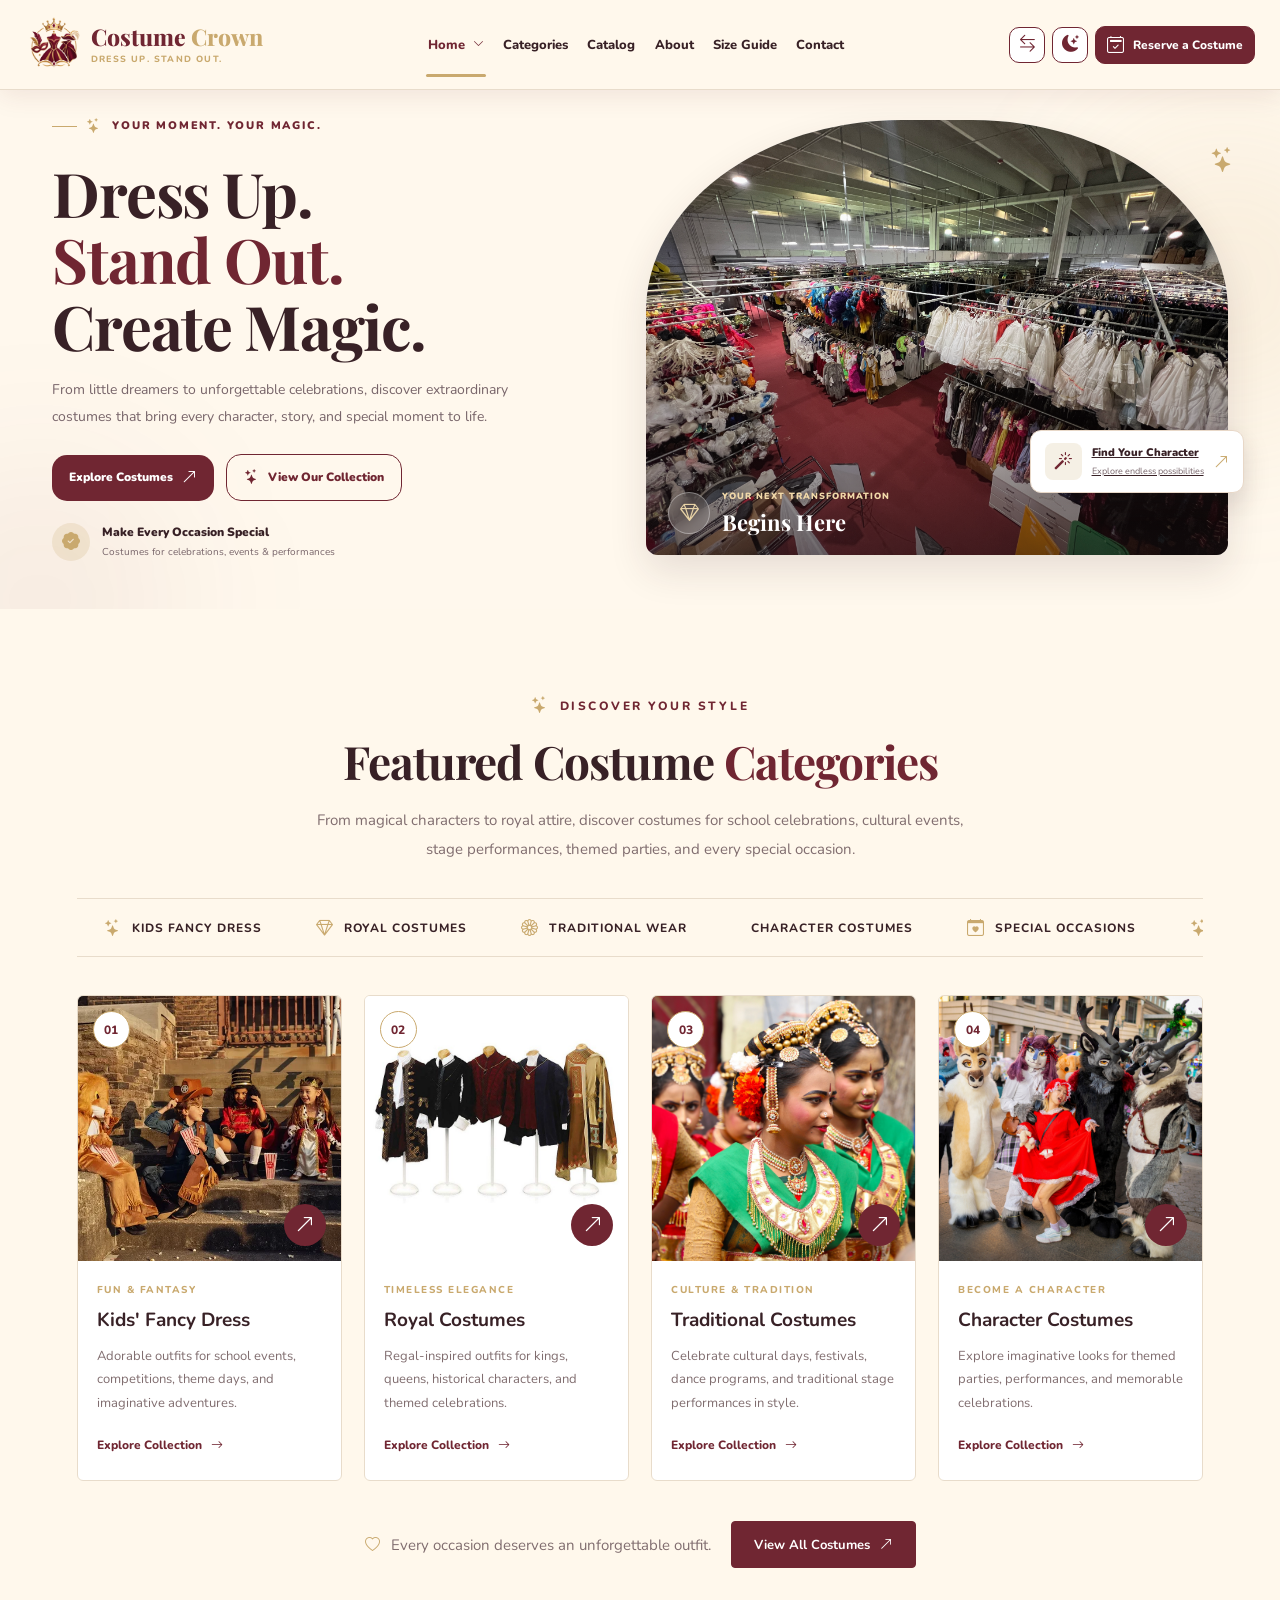
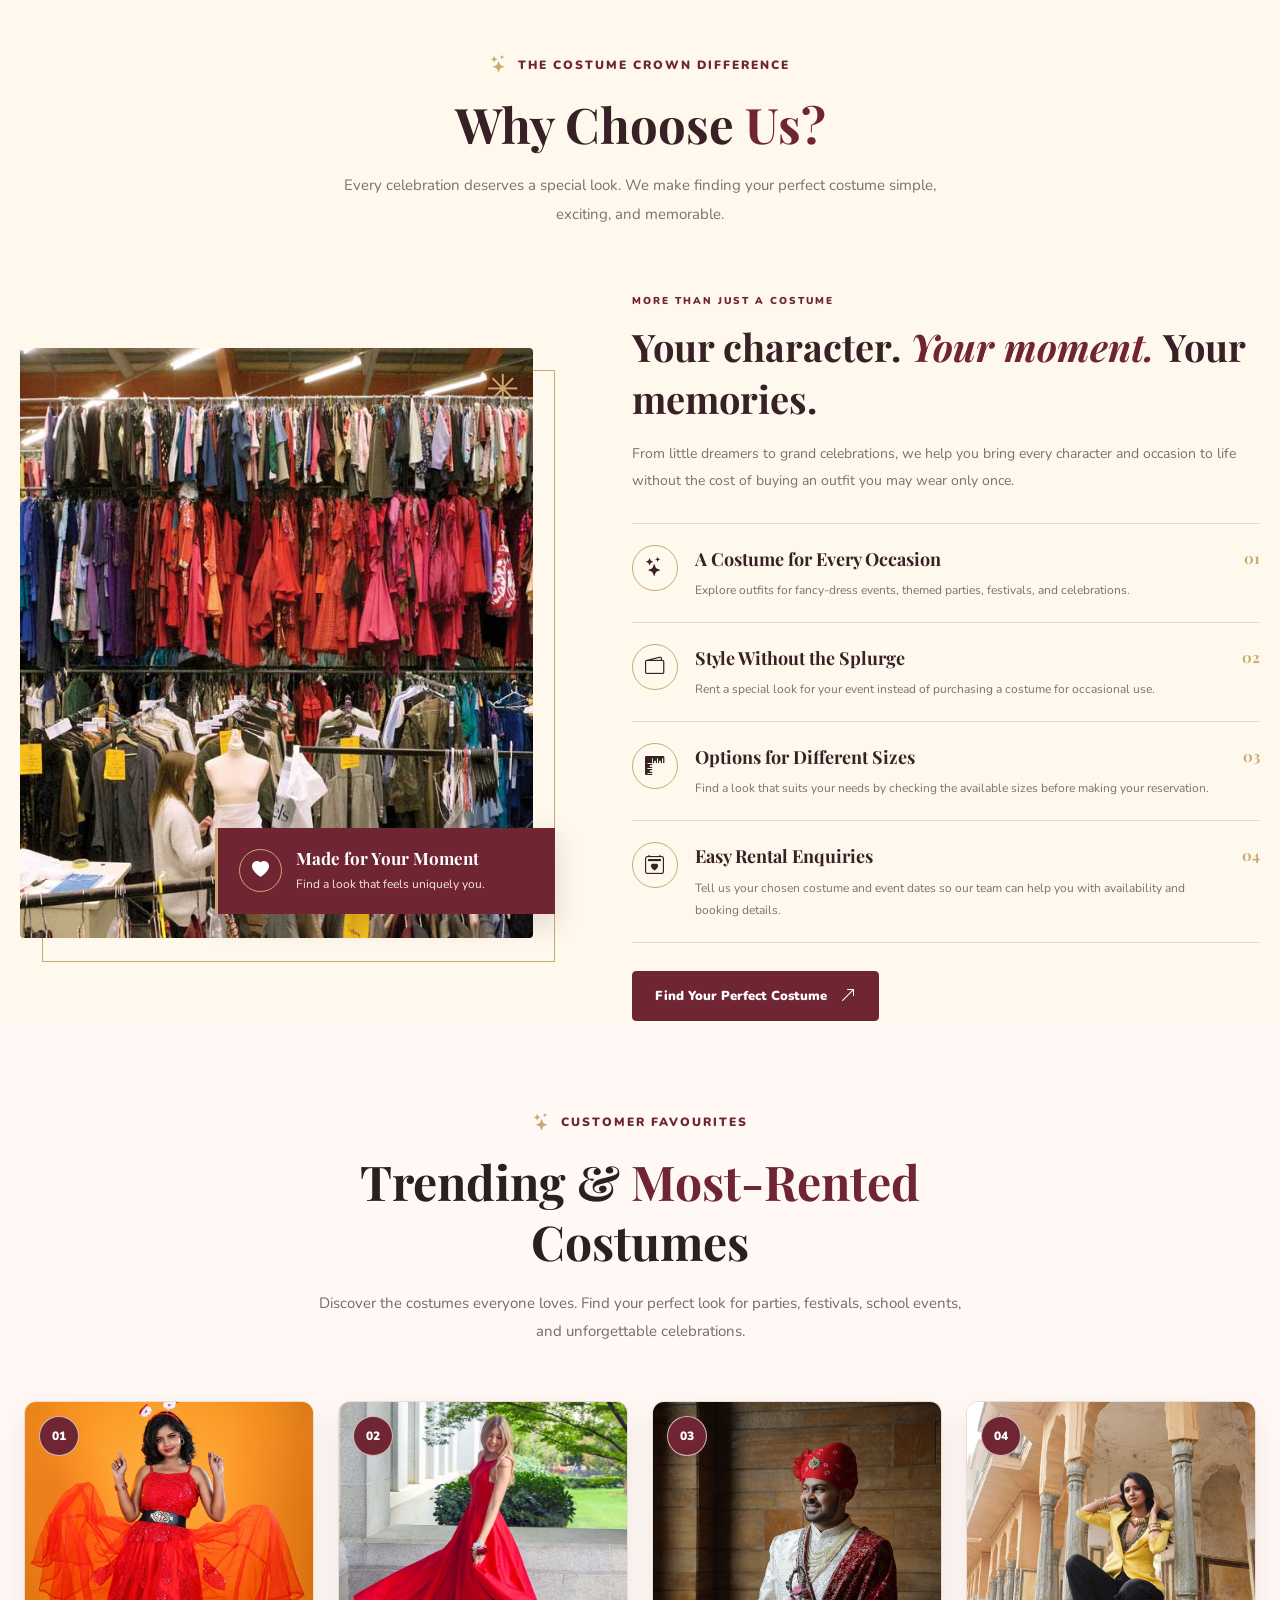
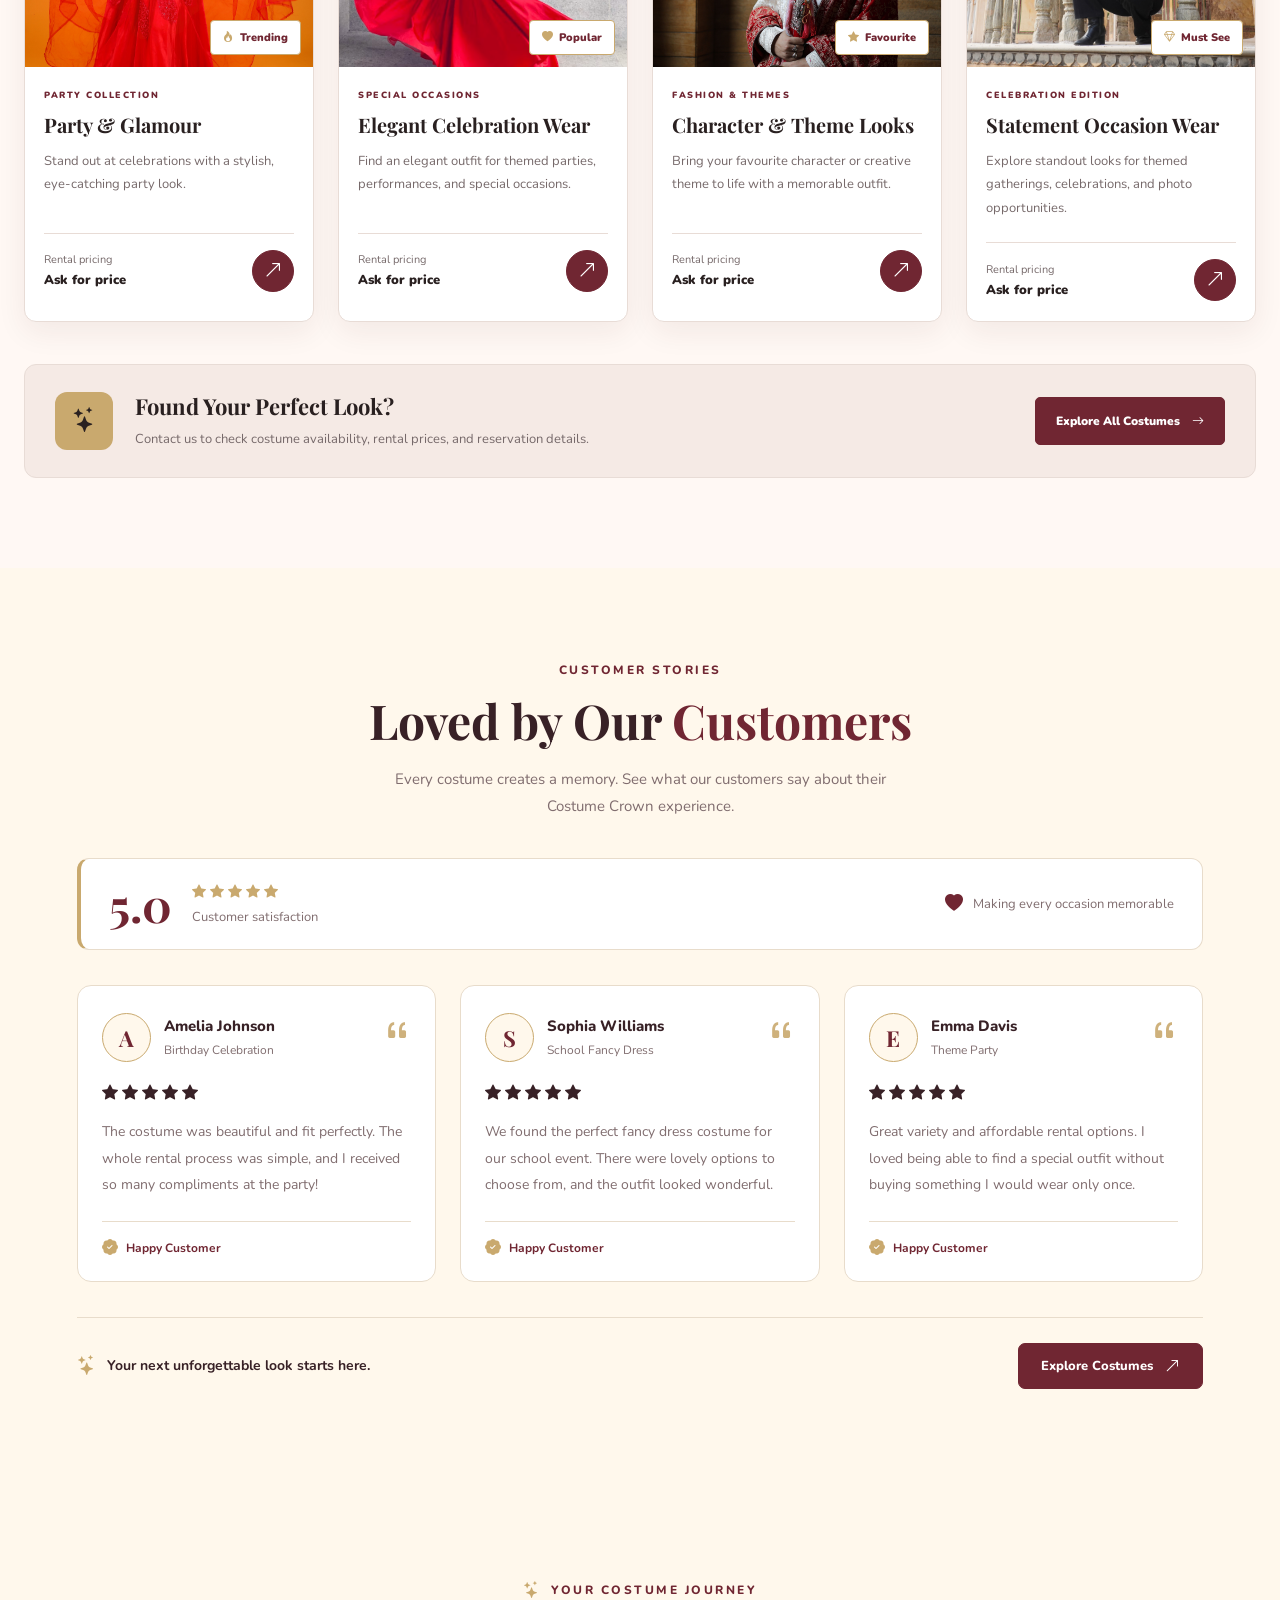
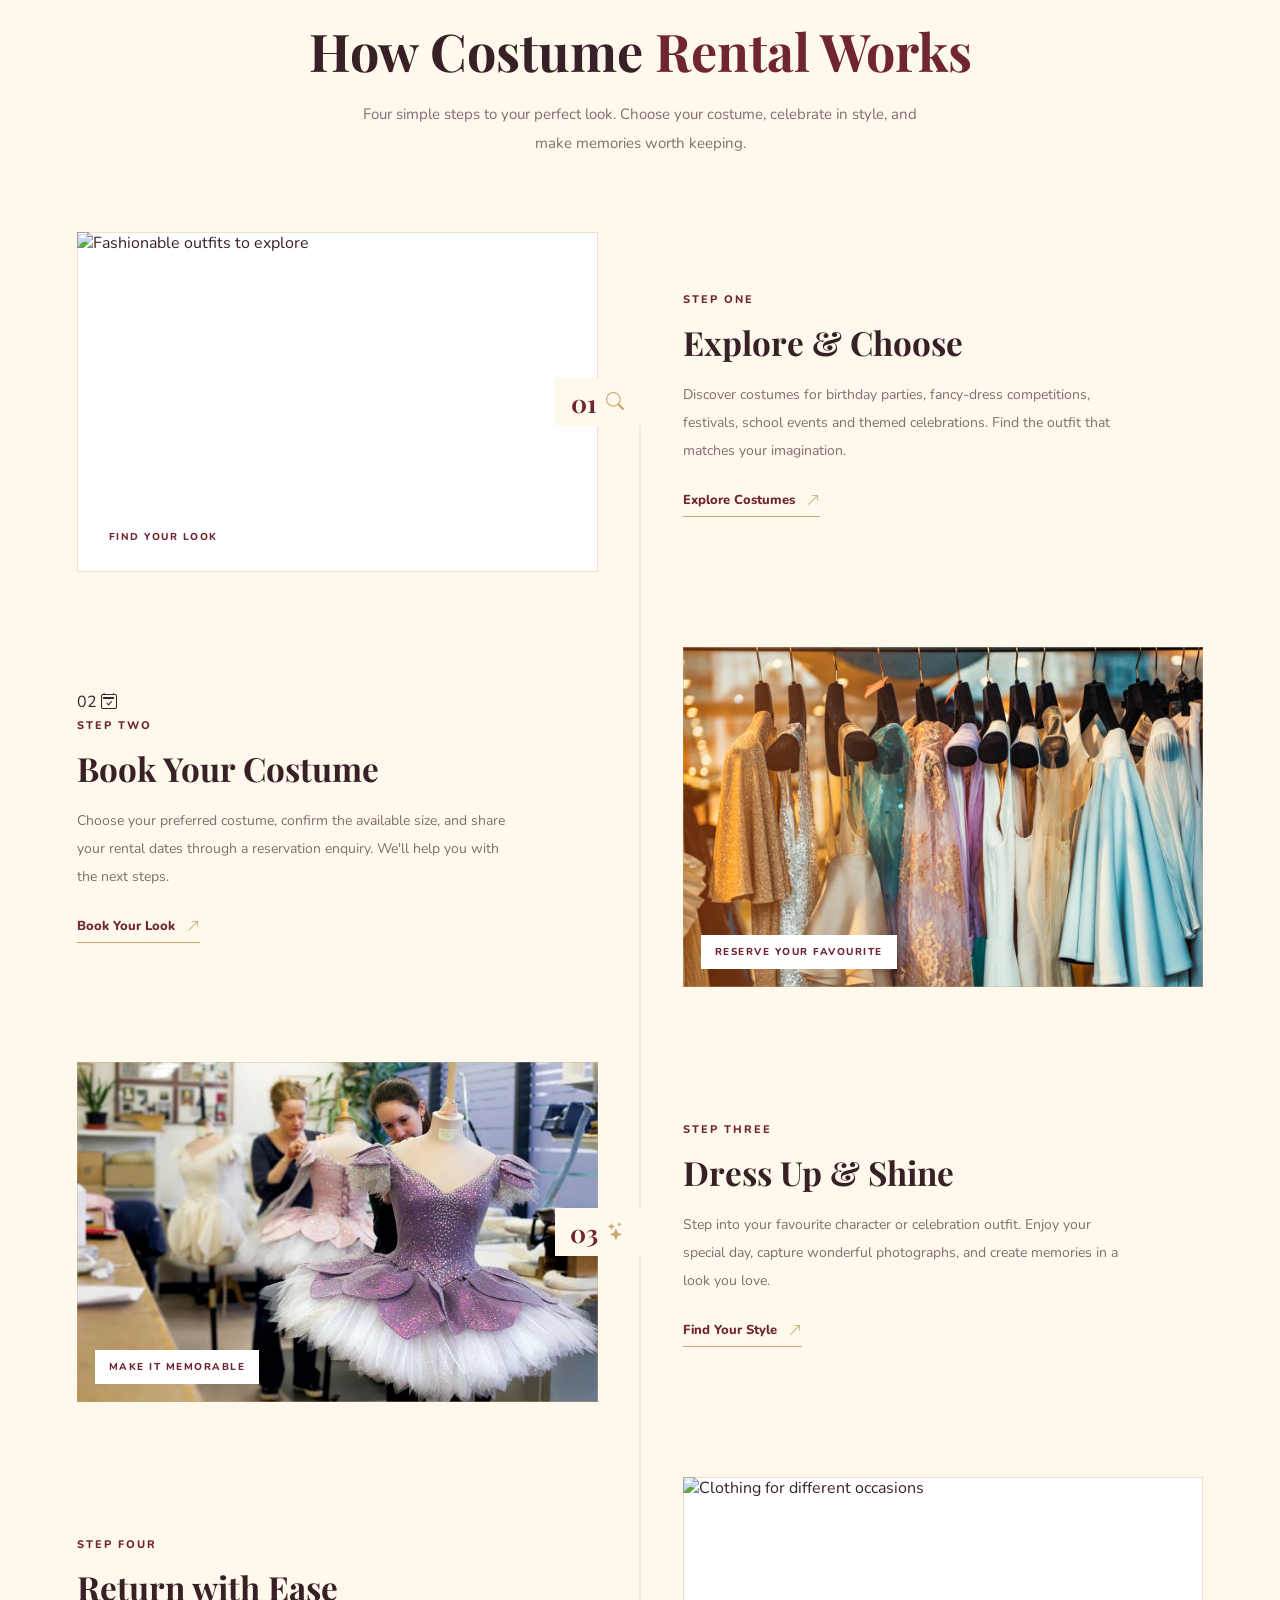
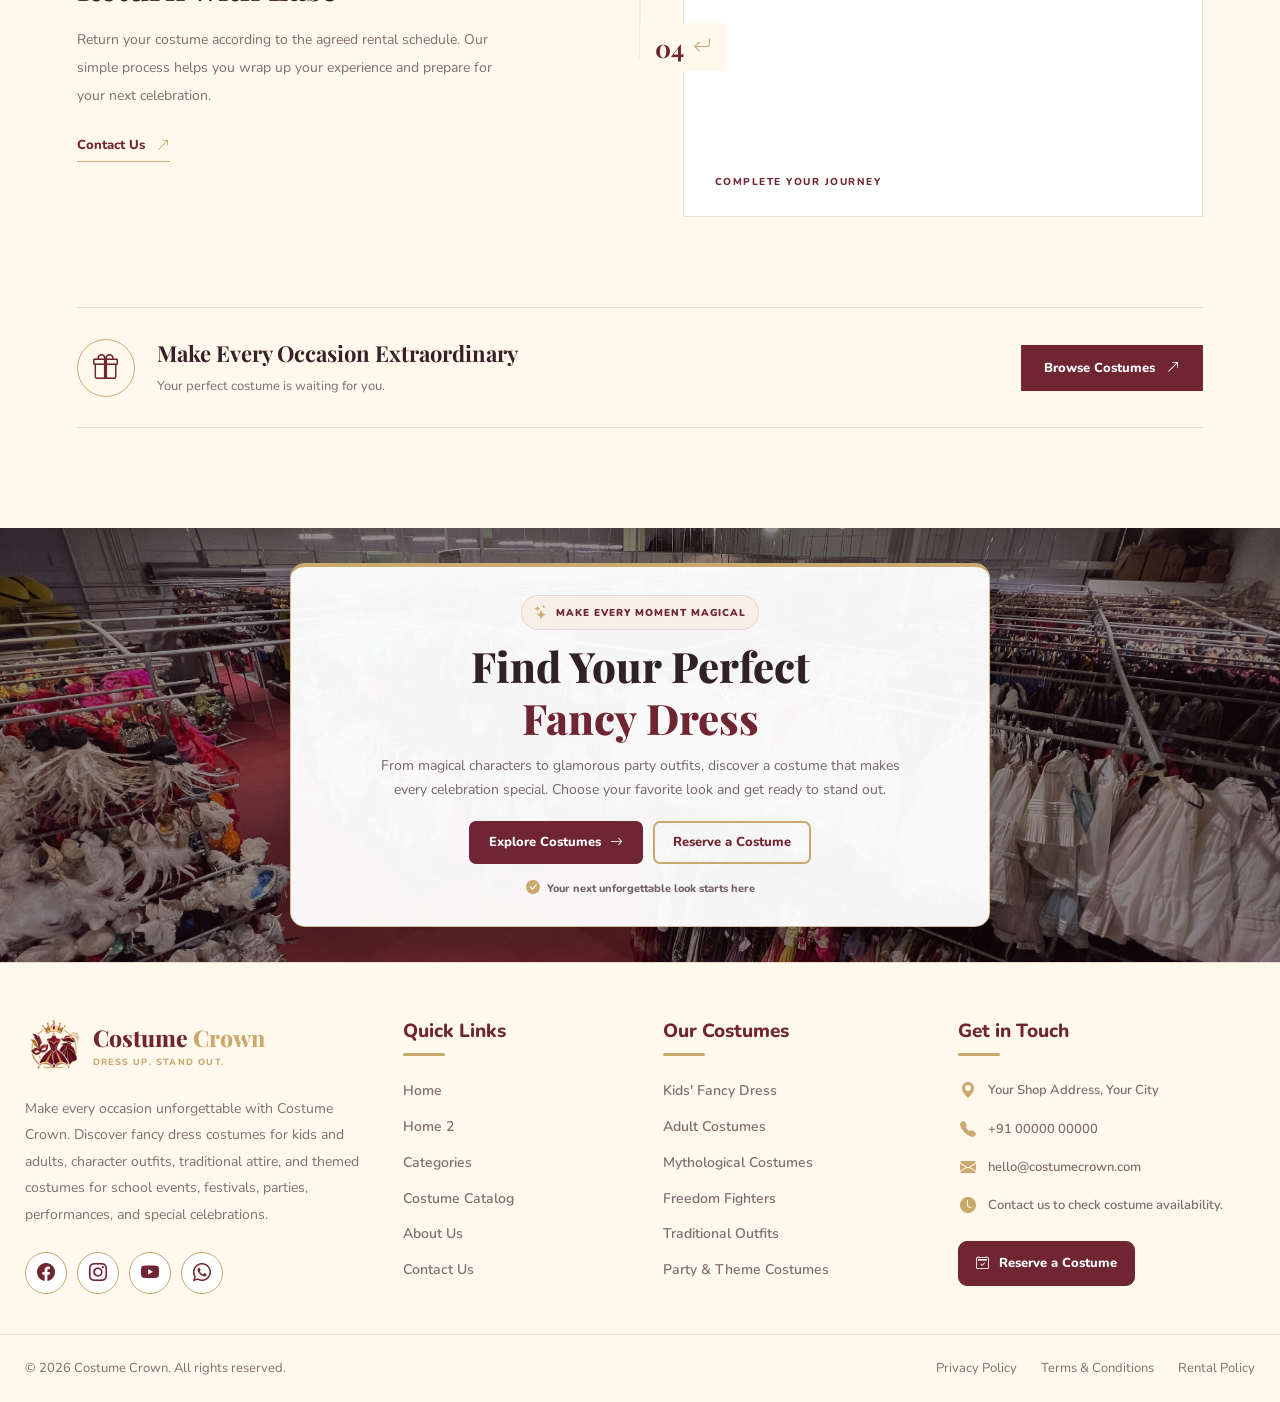
==== commit 44f02e21: "first commit" ====
--- a/index.html
+++ b/index.html
@@ -1130,7 +1130,7 @@
 
                 <div class="rental-step-visual">
                     <img
-                        src="images/book costume.jpg"
+                        src="images/istockphoto-656980138-612x612.jpg"
                         alt="Preparing to reserve a costume"
                         loading="lazy">
 
--- a/index.css
+++ b/index.css
@@ -2356,7 +2356,7 @@
         margin-bottom: 17px;
     }
 
-    /* Same as mobile header logo */
+ 
 
     .footer-brand-logo {
         width: 36px;
@@ -2766,637 +2766,976 @@
 
 
 
-
+:root {
+    --cc-primary: #702632;
+    --cc-primary-dark: #571c25;
+    --cc-gold: #c9a96e;
+    --cc-gold-light: #e8d3a6;
+
+    --cc-bg: #fff8ed;
+    --cc-surface: #ffffff;
+    --cc-text: #382126;
+    --cc-muted: #78656a;
+    --cc-border: #e8d8c8;
+
+    --cc-header-height: 76px;
+    --cc-transition: 0.3s ease;
+}
+
+html[data-theme="dark"],
+body[data-theme="dark"] {
+    --cc-bg: #191416;
+    --cc-surface: #261e20;
+    --cc-text: #f7efeb;
+    --cc-muted: #c8b8b7;
+    --cc-border: #49383a;
+}
+
+
+*,
+*::before,
+*::after {
+    box-sizing: border-box;
+}
+
+html {
+    width: 100%;
+    scroll-behavior: smooth;
+}
+
+body {
+    margin: 0;
+    width: 100%;
+    min-width: 0;
+    overflow-x: clip;
+}
+
+img {
+    display: block;
+    max-width: 100%;
+}
+/*
+.main-header {
+    position: fixed;
+    top: 0;
+    left: 0;
+    right: 0;
+    z-index: 1000;
+    width: 100%;
+    height: var(--cc-header-height);
+}
+
+body {
+    padding-top: var(--cc-header-height);
+}
+*/
 
 .cc-hero {
     position: relative;
+    isolation: isolate;
+
     width: 100%;
-    height: 550px;
-    max-height: 550px;
+    min-width: 0;
+    margin: 0;
+
+    padding: 24px clamp(24px, 4.1vw, 60px) 48px;
+
+    background: var(--cc-bg);
+    color: var(--cc-text);
+
     overflow: hidden;
-
-    display: flex;
-    align-items: center;
-
-    padding: 25px 5%;
-    box-sizing: border-box;
-
-    background: var(--background);
-    color: var(--text);
-}
-
-.cc-hero *,
-.cc-hero *::before,
-.cc-hero *::after {
-    box-sizing: border-box;
-}
+}
+
+
+.cc-hero::before {
+    content: "";
+    position: absolute;
+    z-index: -1;
+
+    top: 40px;
+    right: -100px;
+
+    width: 300px;
+    height: 300px;
+
+    border-radius: 50%;
+    background: rgba(201, 169, 110, 0.12);
+    filter: blur(75px);
+
+    pointer-events: none;
+}
+
+.cc-hero::after {
+    content: "";
+    position: absolute;
+    z-index: -1;
+
+    bottom: -130px;
+    left: -100px;
+
+    width: 280px;
+    height: 280px;
+
+    border-radius: 50%;
+    background: rgba(112, 38, 50, 0.06);
+    filter: blur(75px);
+
+    pointer-events: none;
+}
+
 
 .cc-hero-container {
+    position: relative;
+    z-index: 1;
+
+    display: grid;
+    grid-template-columns: minmax(0, 0.96fr) minmax(0, 1.04fr);
+    align-items: center;
+
+    gap: clamp(30px, 4.5vw, 65px);
+
     width: 100%;
-    max-width: 1240px;
-    height: 100%;
-    max-height: 500px;
+    max-width: 1440px;
+    min-width: 0;
+
     margin: 0 auto;
-    margin-bottom: -80px;
-
-    display: grid;
-    grid-template-columns: 1fr 0.9fr;
-    align-items: center;
-    gap: clamp(25px, 4vw, 55px);
-}
-
+}
 
 .cc-hero-content {
     position: relative;
     z-index: 2;
+
+    width: 100%;
     min-width: 0;
-}
+
+    animation: ccHeroText 0.7s ease both;
+}
+
+
 
 .cc-hero-eyebrow {
     display: flex;
     align-items: center;
     gap: 9px;
-    margin-bottom: 14px;
-
-    color: var(--primary);
+
+    margin: 0 0 22px;
+
+    color: var(--cc-primary);
+
+    font-family: "Nunito", sans-serif;
     font-size: 11px;
-    font-weight: 800;
-    letter-spacing: 2px;
+    font-weight: 900;
+    letter-spacing: 1.8px;
+    line-height: 1.6;
 }
 
 .cc-eyebrow-line {
-    display: inline-block;
     width: 25px;
-    height: 2px;
+    height: 1px;
     flex-shrink: 0;
-    background: var(--secondary);
+
+    background: var(--cc-gold);
 }
 
 .cc-hero-eyebrow i {
+    flex-shrink: 0;
+    color: var(--cc-gold);
+    font-size: 15px;
+}
+
+html[data-theme="dark"] .cc-hero-eyebrow,
+body[data-theme="dark"] .cc-hero-eyebrow {
     color: var(--secondary);
+}
+
+
+
+.cc-hero-title {
+    margin: 0 0 18px;
+    padding: 0;
+
+    color: var(--cc-text);
+
+    font-family: "Playfair Display", Georgia, serif;
+    font-size: clamp(44px, 4.8vw, 70px);
+    font-weight: 700;
+    line-height: 1.08;
+    letter-spacing: -1.3px;
+
+    overflow-wrap: break-word;
+}
+
+.cc-hero-title span {
+    color: var(--cc-primary);
+}
+
+html[data-theme="dark"] .cc-hero-title span,
+body[data-theme="dark"] .cc-hero-title span {
+    color: var(--secondary);
+}
+
+
+.cc-hero-description {
+    width: 100%;
+    max-width: 510px;
+
+    margin: 0 0 24px;
+
+    color: var(--cc-muted);
+
+    font-family: "Nunito", sans-serif;
     font-size: 14px;
-}
-
-.cc-hero-title {
-    margin: 0 0 16px;
-
-    font-family: "Playfair Display", Georgia, serif;
-    font-size: clamp(64px, 3.6vw, 79px);
-    font-weight: 700;
-    line-height: 1.12;
-    letter-spacing: -1px;
-
-    color: var(--text);
-}
-
-.cc-hero-title span {
-    color: var(--primary);
-}
-
-.cc-hero-description {
-    max-width: 460px;
-    margin: 0 0 22px;
-
-    color: var(--muted);
-    font-size: 14px;
-    line-height: 1.75;
-}
-
+    line-height: 1.9;
+}
 
 .cc-hero-buttons {
     display: flex;
-    align-items: center;
     flex-wrap: wrap;
+    align-items: center;
     gap: 12px;
-    margin-bottom: 22px;
+
+    margin: 0 0 22px;
 }
 
 .cc-btn {
-    min-height: 43px;
-    padding: 11px 17px;
-
     display: inline-flex;
     align-items: center;
     justify-content: center;
     gap: 9px;
 
-    border: 1px solid transparent;
-    border-radius: 6px;
-
+    min-height: 46px;
+    max-width: 100%;
+    padding: 12px 17px;
+
+    border-radius: 15px;
+
+    font-family: "Nunito", sans-serif;
     font-size: 12px;
-    font-weight: 800;
+    font-weight: 900;
+    line-height: 1.4;
+    text-align: center;
     text-decoration: none;
-    white-space: nowrap;
+
+    cursor: pointer;
 
     transition:
-        transform 0.3s ease,
-        background 0.3s ease,
-        color 0.3s ease,
-        border-color 0.3s ease;
-}
-
-.cc-btn:hover {
+        color var(--cc-transition),
+        background var(--cc-transition),
+        border-color var(--cc-transition),
+        transform var(--cc-transition),
+        box-shadow var(--cc-transition);
+}
+
+.cc-btn i {
+    flex-shrink: 0;
+    font-size: 15px;
+}
+
+.cc-btn-primary {
+    color: #fff;
+    background: var(--cc-primary);
+    border-color: var(--cc-primary);
+}
+
+.cc-btn-primary:hover {
+    color: #fff;
+    background: var(--secondary);
+  
     transform: translateY(-2px);
-}
-
-.cc-btn-primary {
-    background: var(--primary);
-    color: #ffffff;
-}
-
-.cc-btn-primary:hover {
-    background: var(--secondary);
-    color: #ffffff;
+    box-shadow: 0 8px 20px rgba(112, 38, 50, 0.18);
 }
 
 .cc-btn-outline {
-    border-color: var(--secondary);
+    color: var(--cc-primary);
     background: transparent;
-    color: var(--primary);
-}
-
-.cc-btn-outline i {
-    color: var(--secondary);
+    border: 1px solid var(--primary);
+}
+
+html[data-theme="dark"] .cc-btn-outline,
+body[data-theme="dark"] .cc-btn-outline {
+    color: var(--cc-gold-light);
 }
 
 .cc-btn-outline:hover {
-    background: var(--secondary);
-    border-color: var(--secondary);
-    color: #ffffff;
-}
-
-.cc-btn-outline:hover i {
-    color: #ffffff;
-}
-
+    color: #fff;
+    background:var(--secondary);
+  
+    transform: translateY(-2px);
+}
 
 .cc-hero-trust {
     display: flex;
     align-items: center;
     gap: 12px;
+
+    width: fit-content;
+    max-width: 100%;
+    margin: 0;
 }
 
 .cc-trust-icon {
+    display: flex;
+    align-items: center;
+    justify-content: center;
+
     width: 38px;
     height: 38px;
     flex-shrink: 0;
 
-    display: flex;
-    align-items: center;
-    justify-content: center;
-
     border-radius: 50%;
-    background: rgba(201, 169, 110, 0.17);
-    color: var(--secondary);
-    font-size: 19px;
+    background: rgba(201, 169, 110, 0.2);
+    color: var(--cc-gold);
+}
+
+.cc-trust-icon i {
+    font-size: 18px;
 }
 
 .cc-hero-trust strong,
-.cc-hero-trust span {
+.cc-hero-trust div:last-child span {
     display: block;
 }
 
 .cc-hero-trust strong {
-    margin-bottom: 4px;
-    color: var(--text);
+    margin-bottom: 3px;
+
+    color: var(--cc-text);
+
+    font-family: "Nunito", sans-serif;
     font-size: 12px;
-    font-weight: 800;
-}
-
-.cc-hero-trust span {
-    color: var(--muted);
+    font-weight: 900;
+    line-height: 1.5;
+}
+
+.cc-hero-trust div:last-child span {
+    color: var(--cc-muted);
+
+    font-family: "Nunito", sans-serif;
     font-size: 10px;
-    line-height: 1.5;
-}
+    line-height: 1.7;
+}
+
 
 .cc-hero-visual {
     position: relative;
+    z-index: 1;
+
     width: 100%;
-    height: 460px;
     min-width: 0;
+    margin: 0;
+    padding: 0;
+
+    animation: ccHeroImage 0.8s ease both;
 }
 
 .cc-hero-image-frame {
-    position: absolute;
-    inset: 0 8px 15px 15px;
+    position: relative;
+
+    width: 100%;
+    height: clamp(390px, 34vw, 500px);
+    min-width: 0;
+
+    margin: 0;
+    padding: 0;
+
     overflow: hidden;
-
-    border-radius: 48% 48% 12px 12px;
-    background: var(--surface);
-    box-shadow: 0 18px 40px rgba(84, 27, 37, 0.14);
+    border-radius: 44% 44% 12px 12px;
+
+    background: var(--cc-surface);
+    box-shadow: 0 16px 38px rgba(56, 33, 38, 0.12);
 }
 
 .cc-hero-image {
     display: block;
+
     width: 100%;
     height: 100%;
+    max-width: 100%;
+
     object-fit: cover;
     object-position: center;
 
-    transition: transform 0.7s ease;
+    transition: transform 0.8s ease;
 }
 
 .cc-hero-image-frame:hover .cc-hero-image {
-    transform: scale(1.04);
-}
+    transform: scale(1.035);
+}
+
+
 
 .cc-image-overlay {
     position: absolute;
-    inset: 35% 0 0;
+    inset: 0;
 
     background: linear-gradient(
         to bottom,
-        transparent,
-        rgba(33, 23, 25, 0.68)
+        rgba(25, 15, 17, 0.02) 42%,
+        rgba(25, 15, 17, 0.62) 100%
     );
+
     pointer-events: none;
 }
-
 
 .cc-image-caption {
     position: absolute;
-    right: 16px;
-    bottom: 18px;
-    left: 16px;
-    z-index: 2;
+    right: 22px;
+    bottom: 19px;
+    left: 22px;
 
     display: flex;
     align-items: center;
-    gap: 10px;
-
-    color: #ffffff;
+    gap: 12px;
+
+    min-width: 0;
+    color: #fff;
 }
 
 .cc-caption-icon {
-    width: 38px;
-    height: 38px;
+    display: flex;
+    align-items: center;
+    justify-content: center;
+
+    width: 42px;
+    height: 42px;
     flex-shrink: 0;
 
-    display: flex;
-    align-items: center;
-    justify-content: center;
-
-    border: 1px solid rgba(255, 255, 255, 0.4);
+    border: 1px solid rgba(255, 255, 255, 0.35);
     border-radius: 50%;
-    background: rgba(255, 255, 255, 0.12);
-
-    color: #e4c88f;
-    font-size: 17px;
-}
-
-.cc-caption-small,
+
+    background: rgba(255, 255, 255, 0.13);
+    color: var(--cc-gold-light);
+
+    backdrop-filter: blur(8px);
+}
+
+.cc-caption-icon i {
+    font-size: 19px;
+}
+
+.cc-image-caption div {
+    min-width: 0;
+}
+
+.cc-caption-small {
+    display: block;
+    margin-bottom: 4px;
+
+    color: #f1d9a9;
+
+    font-family: "Nunito", sans-serif;
+    font-size: 9px;
+    font-weight: 900;
+    letter-spacing: 1px;
+    line-height: 1.5;
+}
+
 .cc-image-caption strong {
     display: block;
-}
-
-.cc-caption-small {
-    margin-bottom: 4px;
-    font-size: 9px;
-    letter-spacing: 1.2px;
-}
-
-.cc-image-caption strong {
+
+    color: #fff;
+
     font-family: "Playfair Display", Georgia, serif;
-    font-size: 20px;
+    font-size: 22px;
+    line-height: 1.3;
 }
 
 
 .cc-floating-star {
     position: absolute;
-    z-index: 3;
 
     display: flex;
     align-items: center;
     justify-content: center;
 
-    color: var(--secondary);
+    color: var(--cc-gold);
     pointer-events: none;
+
+    animation: ccHeroFloat 4s ease-in-out infinite;
+}
+
+.cc-floating-star i {
+    font-size: 25px;
 }
 
 .cc-star-one {
-    top: 35px;
-    right: -3px;
-    font-size: 27px;
+    top: 24px;
+    right: -7px;
 }
 
 .cc-star-two {
-    top: 125px;
-    left: -4px;
-    font-size: 19px;
-}
-
+    bottom: 100px;
+    left: -12px;
+    animation-delay: -2s;
+}
 .cc-floating-card {
     position: absolute;
-    right: -12px;
-    bottom: 45px;
-    z-index: 4;
+    right: -16px;
+    bottom: 62px;
+    z-index: 3;
 
     display: flex;
     align-items: center;
     gap: 10px;
 
-    max-width: 255px;
-    padding: 12px;
-
-    border: 1px solid var(--border);
-    border-radius: 10px;
-
-    background: var(--surface);
-    color: var(--text);
-    text-decoration: none;
-
-    box-shadow: 0 12px 32px rgba(0, 0, 0, 0.12);
-    transition: transform 0.3s ease;
+    width: max-content;
+    max-width: calc(100% - 12px);
+    min-width: 0;
+
+    padding: 12px 14px;
+
+    border: 1px solid var(--cc-border);
+    border-radius: 11px;
+
+    background: var(--cc-surface);
+    color: var(--cc-text);
+
+    box-shadow: 0 12px 28px rgba(56, 33, 38, 0.14);
+
+    transition:
+        transform var(--cc-transition),
+        box-shadow var(--cc-transition);
 }
 
 .cc-floating-card:hover {
-    transform: translateY(-4px);
+    transform: translateY(-3px);
+    box-shadow: 0 16px 35px rgba(56, 33, 38, 0.2);
 }
 
 .cc-floating-card-icon {
-    width: 36px;
-    height: 36px;
+    display: flex;
+    align-items: center;
+    justify-content: center;
+
+    width: 37px;
+    height: 37px;
     flex-shrink: 0;
-
-    display: flex;
-    align-items: center;
-    justify-content: center;
 
     border-radius: 8px;
     background: rgba(201, 169, 110, 0.18);
-    color: var(--secondary);
+    color: var(--cc-primary);
+}
+
+html[data-theme="dark"] .cc-floating-card-icon,
+body[data-theme="dark"] .cc-floating-card-icon {
+    color: var(--cc-gold-light);
+}
+
+.cc-floating-card-icon i {
     font-size: 18px;
 }
 
 .cc-floating-card-text {
+    display: flex;
+    flex-direction: column;
+    gap: 3px;
     min-width: 0;
 }
 
-.cc-floating-card-text strong,
+.cc-floating-card-text strong {
+    color: var(--cc-text);
+    font-family: "Nunito", sans-serif;
+    font-size: 11px;
+    font-weight: 900;
+    line-height: 1.5;
+}
+
 .cc-floating-card-text small {
-    display: block;
-}
-
-.cc-floating-card-text strong {
-    margin-bottom: 4px;
-    font-size: 11px;
-    font-weight: 800;
-}
-
-.cc-floating-card-text small {
-    color: var(--muted);
-    font-size: 10px;
+    color: var(--cc-muted);
+    font-family: "Nunito", sans-serif;
+    font-size: 9px;
+    line-height: 1.5;
 }
 
 .cc-floating-arrow {
-    margin-inline-start: auto;
-    color: var(--secondary);
-    font-size: 14px;
-}
-
-
-[data-theme="dark"] .cc-hero {
-    background: var(--background);
-    color: var(--text);
-}
-
-[data-theme="dark"] .cc-floating-card {
-    background: var(--surface);
-    border-color: var(--border);
-}
-[data-theme="dark"] .cc-hero-eyebrow{
-    color: var(--secondary);
-
-}
-[data-theme="dark"] .cc-hero-title span{
-     color: var(--secondary);
-}
-[data-theme="dark"] .cc-btn-outline{
-    color: var(--secondary);
-}
-[data-theme="dark"] .cc-btn-outline:hover{
-    color: white;
-}
+    flex-shrink: 0;
+    color: var(--cc-gold);
+    font-size: 15px;
+}
+
+
+@keyframes ccHeroText {
+    from {
+        opacity: 0;
+        transform: translateY(14px);
+    }
+
+    to {
+        opacity: 1;
+        transform: translateY(0);
+    }
+}
+
+@keyframes ccHeroImage {
+    from {
+        opacity: 0;
+        transform: translateY(12px);
+    }
+
+    to {
+        opacity: 1;
+        transform: translateY(0);
+    }
+}
+
+@keyframes ccHeroFloat {
+    0%, 100% {
+        transform: translateY(0);
+    }
+
+    50% {
+        transform: translateY(-7px);
+    }
+}
+
 
 [dir="rtl"] .cc-hero-container {
     direction: rtl;
 }
 
+[dir="rtl"] .cc-hero-content {
+    text-align: right;
+}
+
 [dir="rtl"] .cc-hero-eyebrow {
     letter-spacing: 0;
 }
 
+[dir="rtl"] .cc-hero-description {
+    margin-right: 0;
+    margin-left: auto;
+}
+
+[dir="rtl"] .cc-hero-trust {
+    direction: rtl;
+    text-align: right;
+}
+
 [dir="rtl"] .cc-image-caption {
+    direction: rtl;
     text-align: right;
 }
 
 [dir="rtl"] .cc-floating-card {
     right: auto;
-    left: -12px;
+    left: -16px;
+    direction: rtl;
 }
 
 [dir="rtl"] .cc-star-one {
     right: auto;
-    left: -3px;
+    left: -7px;
 }
 
 [dir="rtl"] .cc-star-two {
+    right: -12px;
     left: auto;
-    right: -4px;
-}
-
-[dir="rtl"] .cc-hero-image-frame {
-    inset: 0 15px 15px 8px;
-}
-
-
-@media (max-width: 1024px) {
+}
+
+@media (min-width: 1200px) {
+    .cc-hero-container {
+        grid-template-columns: minmax(0, 0.96fr) minmax(0, 1.04fr);
+    }
+
+    .cc-hero-image-frame {
+        height: clamp(420px, 34vw, 500px);
+    }
+}
+
+
+@media (min-width: 801px) and (max-width: 1199px) {
     .cc-hero {
-        height: 500px;
-        max-height: 500px;
-        padding: 22px 4%;
-      
+        padding-right: 30px;
+        padding-left: 30px;
     }
 
     .cc-hero-container {
-        max-height: 456px;
-        gap: 25px;
-        margin-top: 40px;
-        grid-template-columns: 1fr 0.88fr;
+        grid-template-columns: minmax(0, 1fr) minmax(0, 1fr);
+        gap: 28px;
     }
 
     .cc-hero-title {
-        font-size: clamp(32px, 4.2vw, 42px);
+        font-size: clamp(38px, 4.5vw, 54px);
+        letter-spacing: -0.8px;
     }
 
     .cc-hero-description {
         font-size: 13px;
-        line-height: 1.65;
-    }
-
-    .cc-hero-visual {
-        height: 425px;
+    }
+
+    .cc-hero-image-frame {
+        height: clamp(360px, 42vw, 450px);
+        border-radius: 42% 42% 10px 10px;
     }
 
     .cc-floating-card {
-        right: -5px;
-        bottom: 35px;
-        max-width: 225px;
-        padding: 10px;
+        right: -8px;
+        bottom: 48px;
     }
 
     [dir="rtl"] .cc-floating-card {
         right: auto;
-        left: -5px;
-    }
-}
-
-
-@media (max-width: 768px) {
+        left: -8px;
+    }
+}
+
+
+@media (min-width: 551px) and (max-width: 800px) {
     .cc-hero {
-        height: auto;
-        max-height: none;
-        min-height: 0;
-        padding: 35px 6%;
-        overflow: hidden;
+        padding: 28px 30px 45px;
     }
 
     .cc-hero-container {
-        height: auto;
-        max-height: none;
-        grid-template-columns: 1fr;
-        gap: 28px;
-        margin-top: 40px;
+        grid-template-columns: minmax(0, 1fr);
+        gap: 32px;
+        max-width: 620px;
     }
 
     .cc-hero-content {
-        order: 1;
-    }
-
-    .cc-hero-visual {
-        order: 2;
-        width: 100%;
-        max-width: 500px;
-        height: 390px;
-        margin: 0 auto;
+        text-align: center;
+    }
+
+    .cc-hero-eyebrow,
+    .cc-hero-buttons {
+        justify-content: center;
     }
 
     .cc-hero-title {
-        font-size: clamp(36px, 6vw, 46px);
+        font-size: clamp(43px, 7vw, 58px);
     }
 
     .cc-hero-description {
-        max-width: 550px;
-        font-size: 14px;
+        margin-right: auto;
+        margin-left: auto;
+    }
+
+    .cc-hero-trust {
+        margin-right: auto;
+        margin-left: auto;
+        text-align: left;
     }
 
     .cc-hero-image-frame {
-        inset: 0 12px 15px;
+        height: clamp(380px, 65vw, 480px);
+        border-radius: 42% 42% 12px 12px;
     }
 
     .cc-floating-card {
-        right: 0;
-        bottom: 35px;
+        right: 12px;
+        bottom: 25px;
+    }
+
+    [dir="rtl"] .cc-hero-content {
+        text-align: center;
+    }
+
+    [dir="rtl"] .cc-hero-trust {
+        text-align: right;
     }
 
     [dir="rtl"] .cc-floating-card {
         right: auto;
-        left: 0;
-    }
-
-    [dir="rtl"] .cc-hero-image-frame {
-        inset: 0 12px 15px;
-    }
-}
-
-
-@media (max-width: 480px) {
+        left: 12px;
+    }
+}
+
+
+@media (max-width: 550px) {
     .cc-hero {
-        padding: 28px 20px;
+        padding: 22px 18px 35px;
     }
 
     .cc-hero-container {
-        gap: 22px;
-        margin-top: 40px;
+        grid-template-columns: minmax(0, 1fr);
+        gap: 27px;
+    }
+
+    .cc-hero-content {
+        text-align: center;
     }
 
     .cc-hero-eyebrow {
+        justify-content: center;
         gap: 7px;
-        margin-bottom: 12px;
+        margin-bottom: 16px;
         font-size: 9px;
-        letter-spacing: 1.3px;
+        letter-spacing: 1.2px;
     }
 
     .cc-eyebrow-line {
-        width: 20px;
+        width: 19px;
     }
 
     .cc-hero-title {
-        margin-bottom: 13px;
-        font-size: clamp(32px, 9vw, 39px);
-        line-height: 1.15;
+        margin-bottom: 15px;
+        font-size: clamp(36px, 9vw, 47px);
+        line-height: 1.13;
+        letter-spacing: -0.6px;
+    }
+
+    .cc-hero-description {
+        margin: 0 auto 21px;
+        font-size: 13px;
+        line-height: 1.85;
+    }
+
+    .cc-hero-buttons {
+        flex-direction: column;
+        align-items: stretch;
+        gap: 10px;
+        width: 100%;
+        max-width: 340px;
+        margin: 0 auto 20px;
+    }
+
+    .cc-btn {
+        width: 100%;
+        min-height: 46px;
+    }
+
+    .cc-hero-trust {
+        width: 100%;
+        max-width: 340px;
+        margin: 0 auto;
+        text-align: left;
+    }
+
+    .cc-hero-image-frame {
+        height: clamp(300px, 90vw, 390px);
+        border-radius: 40% 40% 10px 10px;
+    }
+
+    .cc-image-caption {
+        right: 13px;
+        bottom: 13px;
+        left: 13px;
+        gap: 9px;
+    }
+
+    .cc-caption-icon {
+        width: 36px;
+        height: 36px;
+    }
+
+    .cc-caption-small {
+        font-size: 7px;
+        letter-spacing: 0.5px;
+    }
+
+    .cc-image-caption strong {
+        font-size: 19px;
+    }
+
+    .cc-floating-card {
+        right: 8px;
+        bottom: 15px;
+        gap: 8px;
+        padding: 9px 10px;
+        max-width: calc(100% - 16px);
+    }
+
+    .cc-floating-card-icon {
+        width: 32px;
+        height: 32px;
+    }
+
+    .cc-floating-card-text strong {
+        font-size: 10px;
+    }
+
+    .cc-floating-card-text small {
+        font-size: 8px;
+    }
+
+    .cc-floating-arrow {
+        display: none;
+    }
+
+    .cc-star-one {
+        top: 15px;
+        right: 5px;
+    }
+
+    .cc-star-two {
+        bottom: 75px;
+        left: 4px;
+    }
+
+    [dir="rtl"] .cc-hero-content {
+        text-align: center;
+    }
+
+    [dir="rtl"] .cc-hero-eyebrow,
+    [dir="rtl"] .cc-hero-buttons {
+        justify-content: center;
+    }
+
+    [dir="rtl"] .cc-hero-description {
+        margin-right: auto;
+        margin-left: auto;
+    }
+
+    [dir="rtl"] .cc-hero-trust {
+        text-align: right;
+    }
+
+    [dir="rtl"] .cc-floating-card {
+        right: auto;
+        left: 8px;
+    }
+
+    [dir="rtl"] .cc-star-one {
+        right: auto;
+        left: 5px;
+    }
+
+    [dir="rtl"] .cc-star-two {
+        right: 4px;
+        left: auto;
+    }
+}
+
+@media (max-width: 380px) {
+    .cc-hero {
+        padding: 18px 14px 30px;
+    }
+
+    .cc-hero-container {
+        gap: 23px;
+    }
+
+    .cc-hero-title {
+        font-size: clamp(32px, 9.2vw, 36px);
         letter-spacing: -0.5px;
     }
 
+    .cc-hero-eyebrow {
+        font-size: 8px;
+        letter-spacing: 0.8px;
+    }
+
     .cc-hero-description {
-        margin-bottom: 18px;
-        font-size: 13px;
-        line-height: 1.7;
-    }
-
-    .cc-hero-buttons {
-        gap: 9px;
-        margin-bottom: 18px;
-    }
-
-    .cc-btn {
-        min-height: 41px;
-        padding: 10px 12px;
-        gap: 7px;
-        font-size: 11px;
-    }
-
-    .cc-hero-trust {
-        gap: 9px;
-    }
-
-    .cc-trust-icon {
-        width: 34px;
-        height: 34px;
-        font-size: 17px;
-    }
-
-    .cc-hero-trust strong {
-        font-size: 11px;
-    }
-
-    .cc-hero-trust span {
-        font-size: 9px;
-    }
-
-    .cc-hero-visual {
-        height: 330px;
+        font-size: 12px;
     }
 
     .cc-hero-image-frame {
-        inset: 0 8px 12px;
-        border-radius: 46% 46% 10px 10px;
+        height: 310px;
+        border-radius: 38% 38% 9px 9px;
     }
 
     .cc-image-caption {
-        right: 12px;
-        bottom: 14px;
-        left: 12px;
+        right: 10px;
+        bottom: 11px;
+        left: 10px;
     }
 
     .cc-caption-icon {
         width: 32px;
         height: 32px;
-        font-size: 15px;
     }
 
     .cc-caption-small {
-        font-size: 8px;
+        font-size: 6px;
     }
 
     .cc-image-caption strong {
@@ -3404,86 +3743,35 @@
     }
 
     .cc-floating-card {
-        right: 0;
-        bottom: 25px;
-        gap: 8px;
-        max-width: 205px;
-        padding: 9px;
+        right: 6px;
+        bottom: 12px;
+        padding: 8px;
     }
 
     .cc-floating-card-icon {
-        width: 31px;
-        height: 31px;
-        font-size: 16px;
+        width: 29px;
+        height: 29px;
     }
 
     .cc-floating-card-text strong {
-        font-size: 10px;
+        font-size: 9px;
     }
 
     .cc-floating-card-text small {
-        font-size: 9px;
-    }
-
-    .cc-star-one {
-        top: 22px;
-        right: 0;
-        font-size: 22px;
-    }
-
-    .cc-star-two {
-        top: 90px;
-        left: 0;
-        font-size: 16px;
+        font-size: 7px;
     }
 
     [dir="rtl"] .cc-floating-card {
         right: auto;
-        left: 0;
-    }
-
-    [dir="rtl"] .cc-star-one {
-        right: auto;
-        left: 0;
-    }
-
-    [dir="rtl"] .cc-star-two {
-        left: auto;
-        right: 0;
-    }
-}
-
-
-@media (max-width: 360px) {
-    .cc-hero {
-        padding: 24px 15px;
-    }
-     .cc-hero-container {
-       
-        margin-top: 40px;
-    }
-
-    .cc-hero-title {
-        font-size: 31px;
-    }
-
-    .cc-hero-buttons {
-        align-items: stretch;
-        flex-direction: column;
-    }
-
-    .cc-btn {
-        width: 100%;
-    }
-
-    .cc-hero-visual {
-        height: 285px;
-    }
-
-    .cc-floating-card {
-        max-width: 190px;
-        bottom: 20px;
-    }
+        left: 6px;
+    }
+}
+
+
+.cc-btn:focus-visible,
+.cc-floating-card:focus-visible {
+    outline: 3px solid var(--cc-gold);
+    outline-offset: 4px;
 }
 
 @media (prefers-reduced-motion: reduce) {
@@ -3492,9 +3780,13 @@
     .cc-hero *::after {
         animation: none !important;
         transition: none !important;
-        scroll-behavior: auto !important;
-    }
-}
+    }
+}
+
+
+
+
+
 
 
 
@@ -5930,6 +6222,7 @@
 
  [data-theme="dark"] .rental-step-label,
  [data-theme="dark"] .rental-step-marker,
+ [data-theme="dark"] .rental-image-label,
  [data-theme="dark"] .rental-link{
     color: var(--secondary);
  }
@@ -6562,62 +6855,4 @@
 
 
 
-html,
-body {
-    margin: 0;
-    padding: 0;
-    width: 100%;
-    overflow-x: hidden;
-}
-
-
-body {
-    padding-top: 0 !important;
-}
-
-
-.main-header {
-    top: 0;
-    left: 0;
-    right: 0;
-    margin: 0;
-}
-
-
-.index,
-.index-section,
-.page-index {
-    margin: 0 !important;
-    padding: 0 !important;
-}
-
-
-.cc-collections-hero {
-    margin-top: 0 !important;
-    padding-top: 0;
-}
-
-
-main {
-    margin-top: 0;
-    padding-top: 0;
-}
-
-
-.main-header + main .cc-collections-hero {
-    margin-top: 0 !important;
-}
-
-
-@media (max-width: 768px) {
-    body {
-        padding-top: 0 !important;
-    }
-
-    .cc-collections-hero {
-        margin-top: 0 !important;
-    }
-}
-
-
-
+
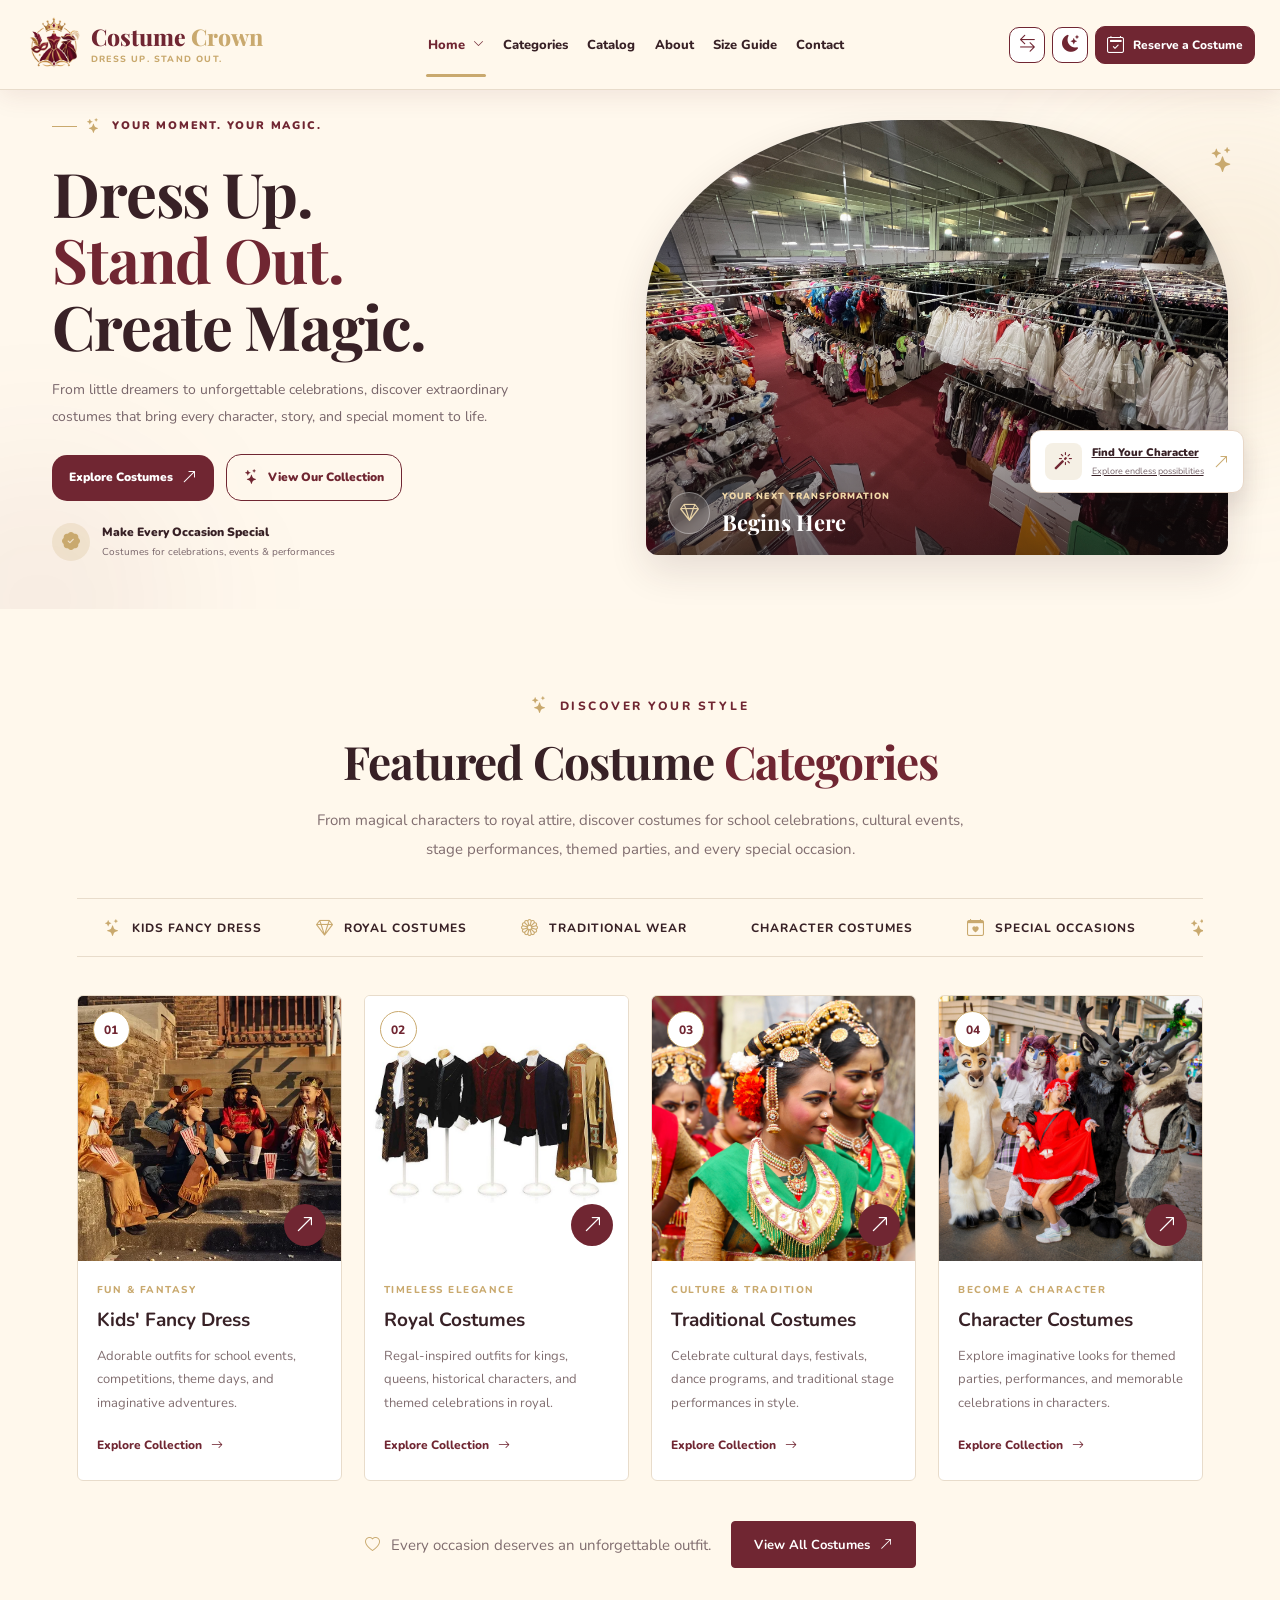
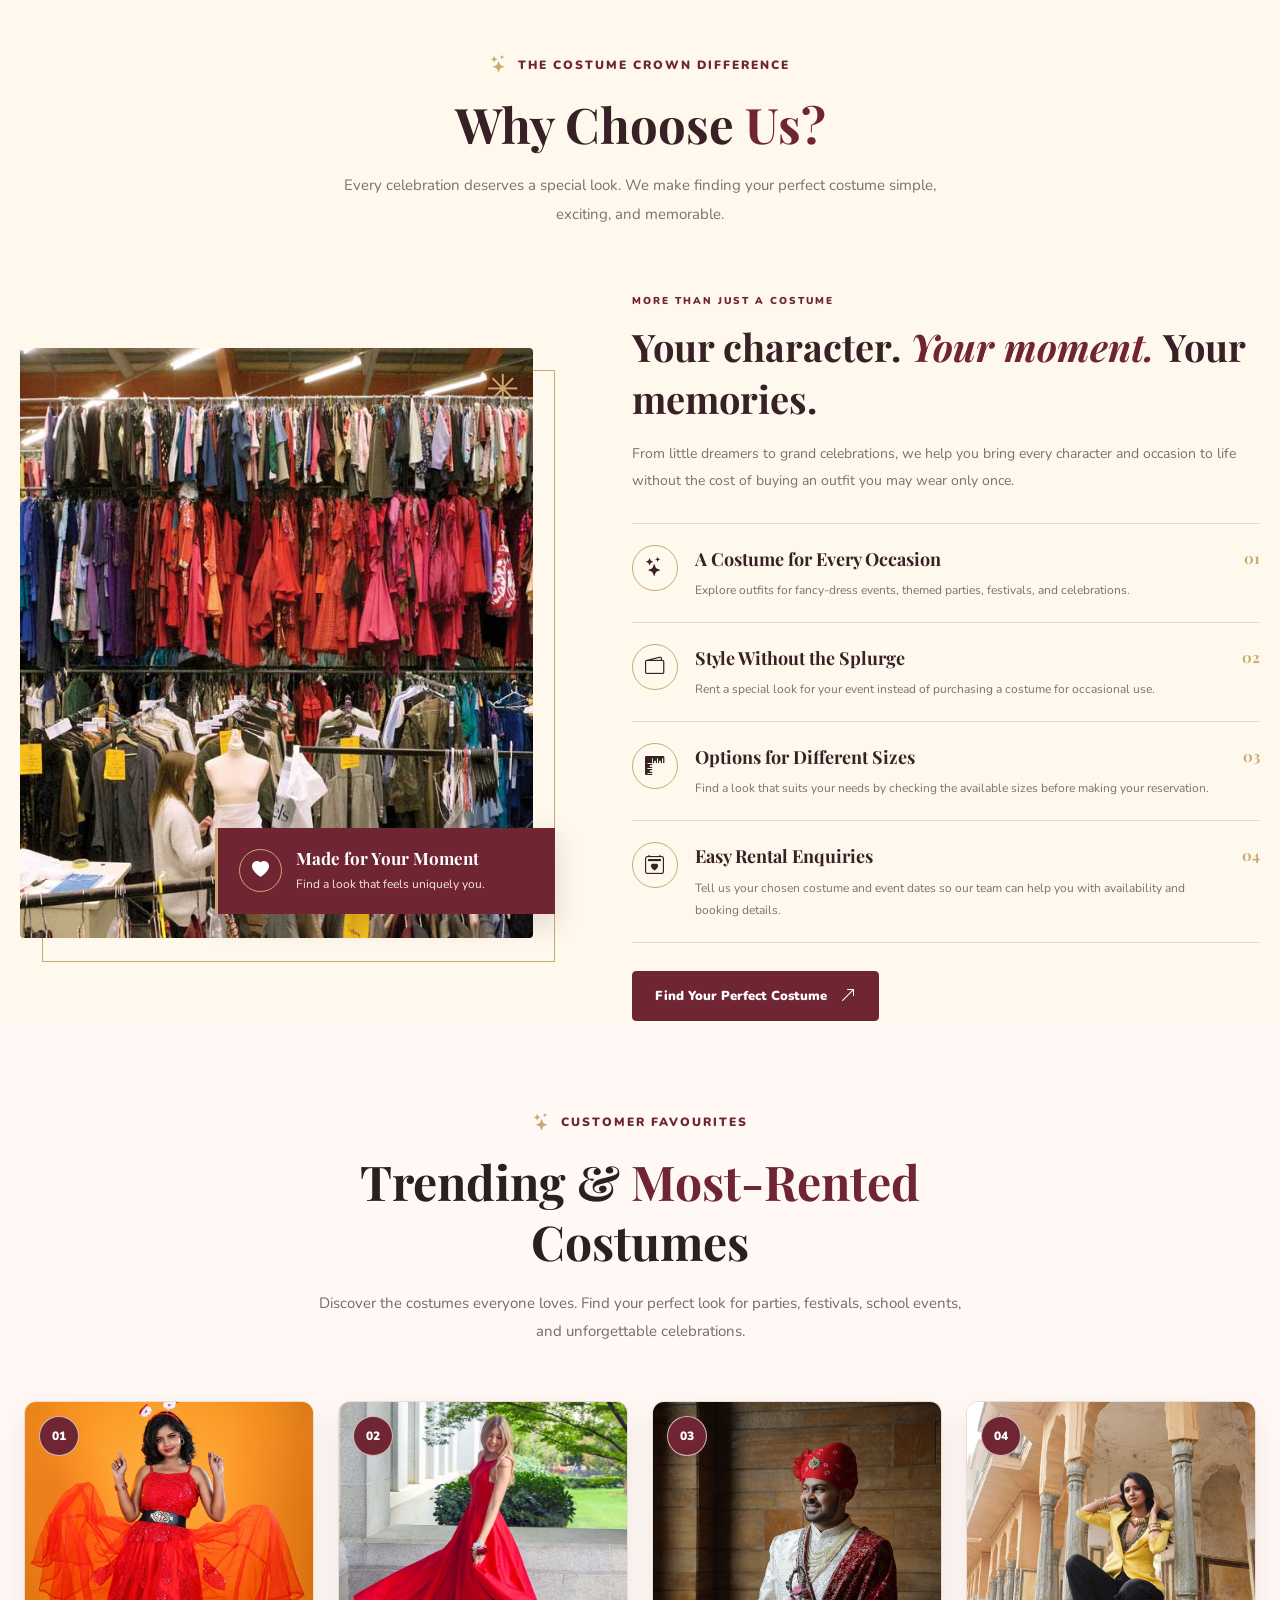
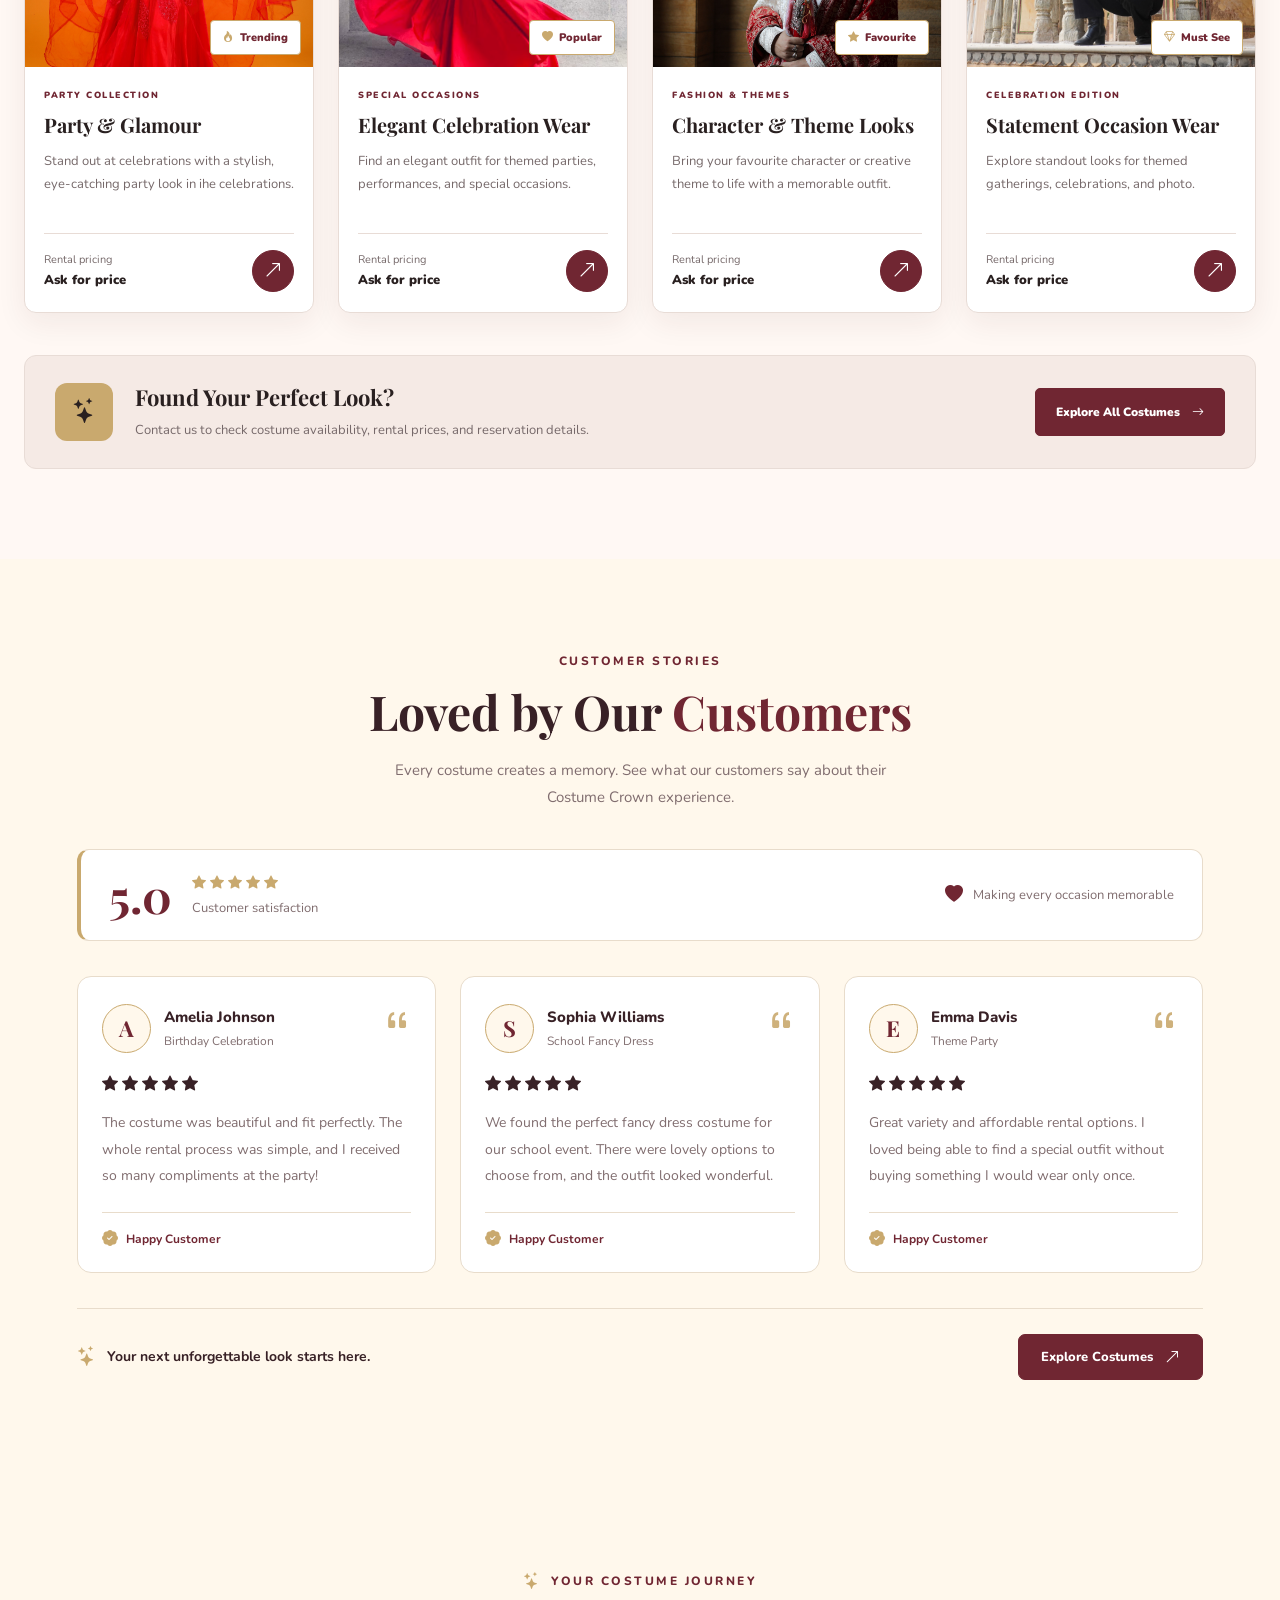
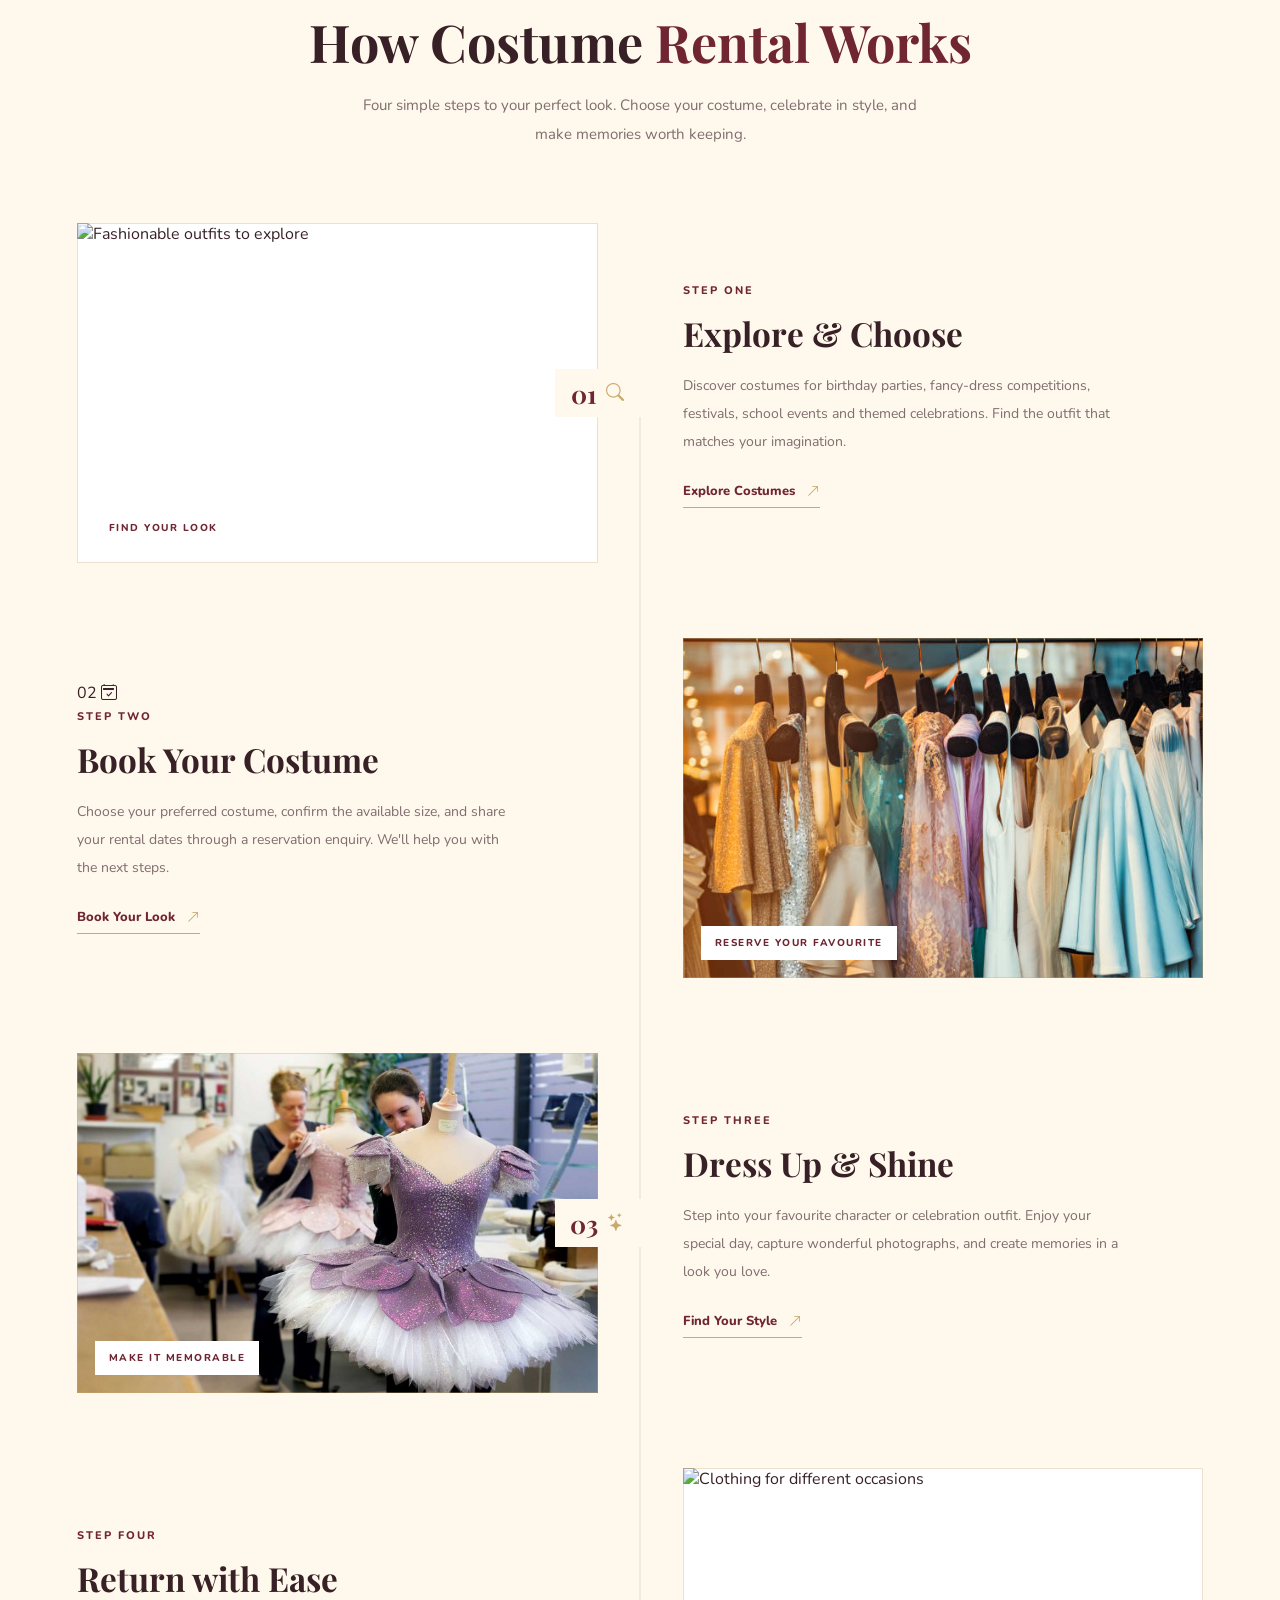
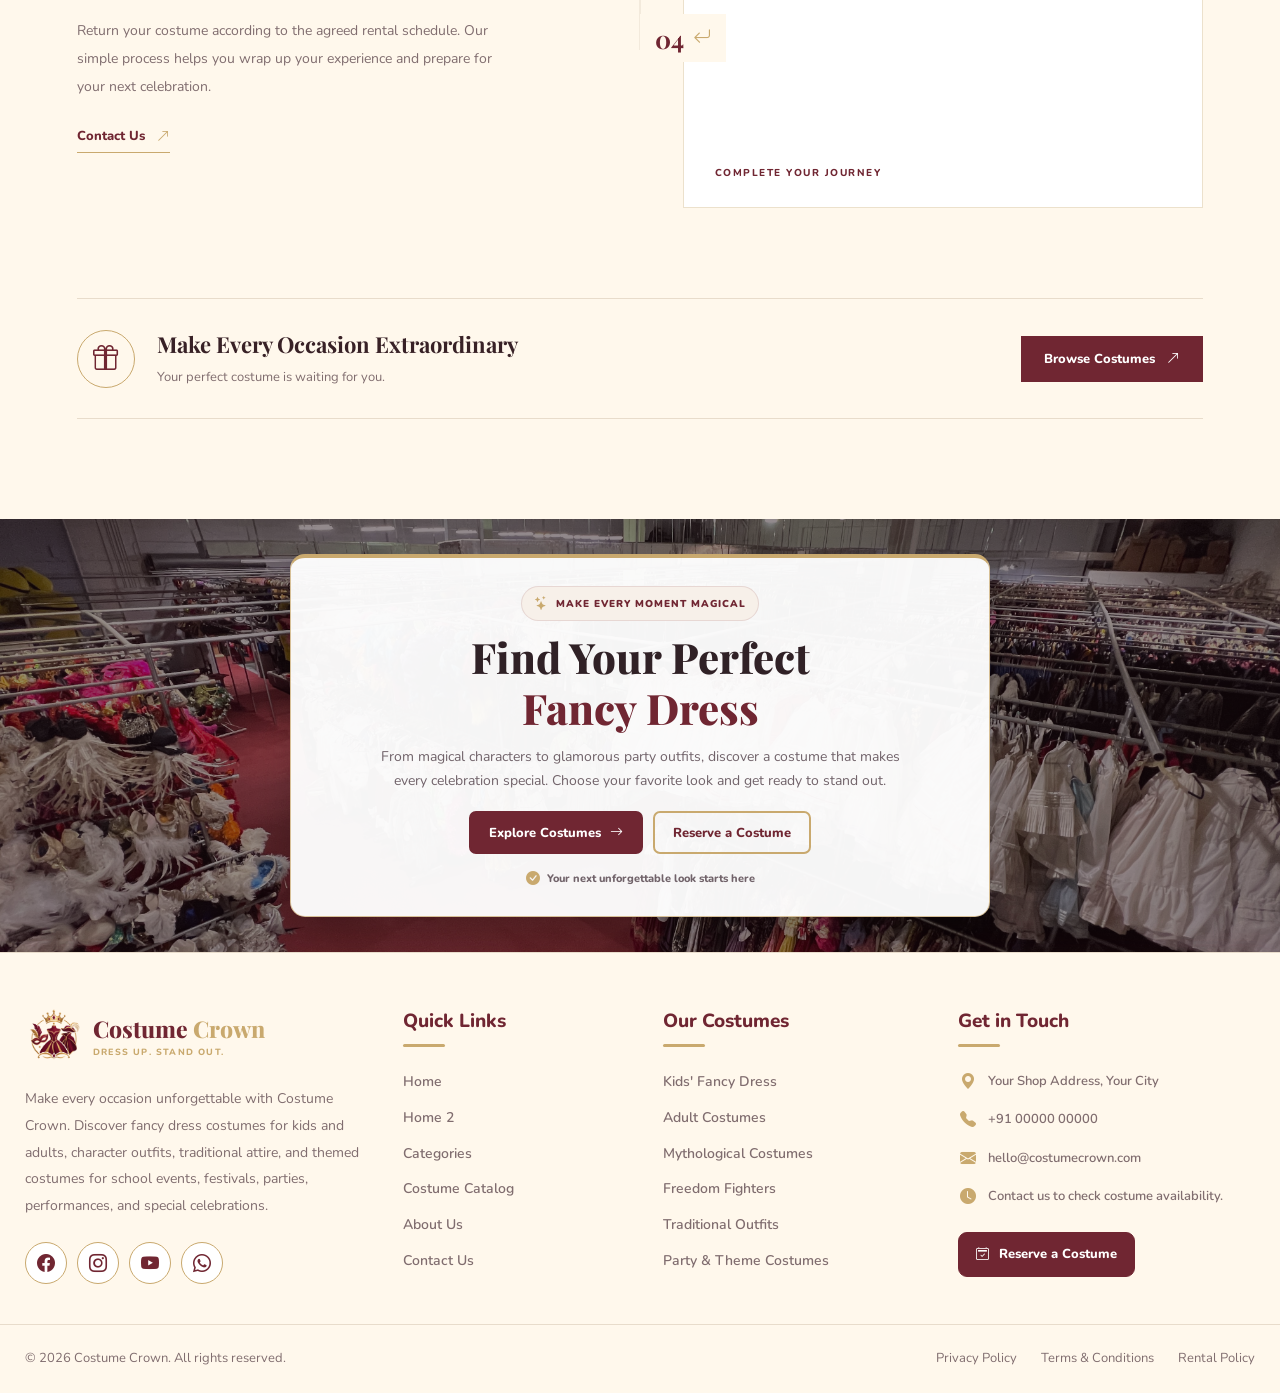
==== commit 45604532: "first commit" ====
--- a/index.html
+++ b/index.html
@@ -64,7 +64,7 @@
             <a href="contact.html" class="nav-link">Contact</a>
 
           
-            <a href="contact.html" class="header-cta mobile-cta">
+            <a href="form.html" class="header-cta mobile-cta">
                 <i class="bi bi-calendar2-check" aria-hidden="true"></i>
                 <span>Reserve a Costume</span>
             </a>
@@ -96,7 +96,7 @@
                    aria-hidden="true"></i>
             </button>
              
-            <a href="contact.html" class="header-cta desktop-cta">
+            <a href="form.html" class="header-cta desktop-cta">
                 <i class="bi bi-calendar2-check" aria-hidden="true"></i>
                 <span>Reserve a Costume</span>
             </a>
@@ -337,7 +337,7 @@
                     <h3>Royal Costumes</h3>
                     <p>
                         Regal-inspired outfits for kings, queens,
-                        historical characters, and themed celebrations.
+                        historical characters, and themed celebrations in royal.
                     </p>
                     <span class="category-link">
                         Explore Collection <i class="bi bi-arrow-right"></i>
@@ -389,7 +389,7 @@
                     <h3>Character Costumes</h3>
                     <p>
                         Explore imaginative looks for themed parties,
-                        performances, and memorable celebrations.
+                        performances, and memorable celebrations in characters.
                     </p>
                     <span class="category-link">
                         Explore Collection <i class="bi bi-arrow-right"></i>
@@ -665,7 +665,7 @@
 
                     <p>
                         Stand out at celebrations with a stylish,
-                        eye-catching party look.
+                        eye-catching party look in ihe celebrations.
                     </p>
 
                     <div class="trending-bottom">
@@ -809,7 +809,7 @@
 
                     <p>
                         Explore standout looks for themed gatherings,
-                        celebrations, and photo opportunities.
+                        celebrations, and photo.
                     </p>
 
                     <div class="trending-bottom">
--- a/index.css
+++ b/index.css
@@ -1073,7 +1073,8 @@
 }
 
 html[dir="rtl"] .header-actions {
-    direction: ltr;
+    direction: rtl;
+    
 }
 
 html[dir="rtl"] .dropdown-menu {
